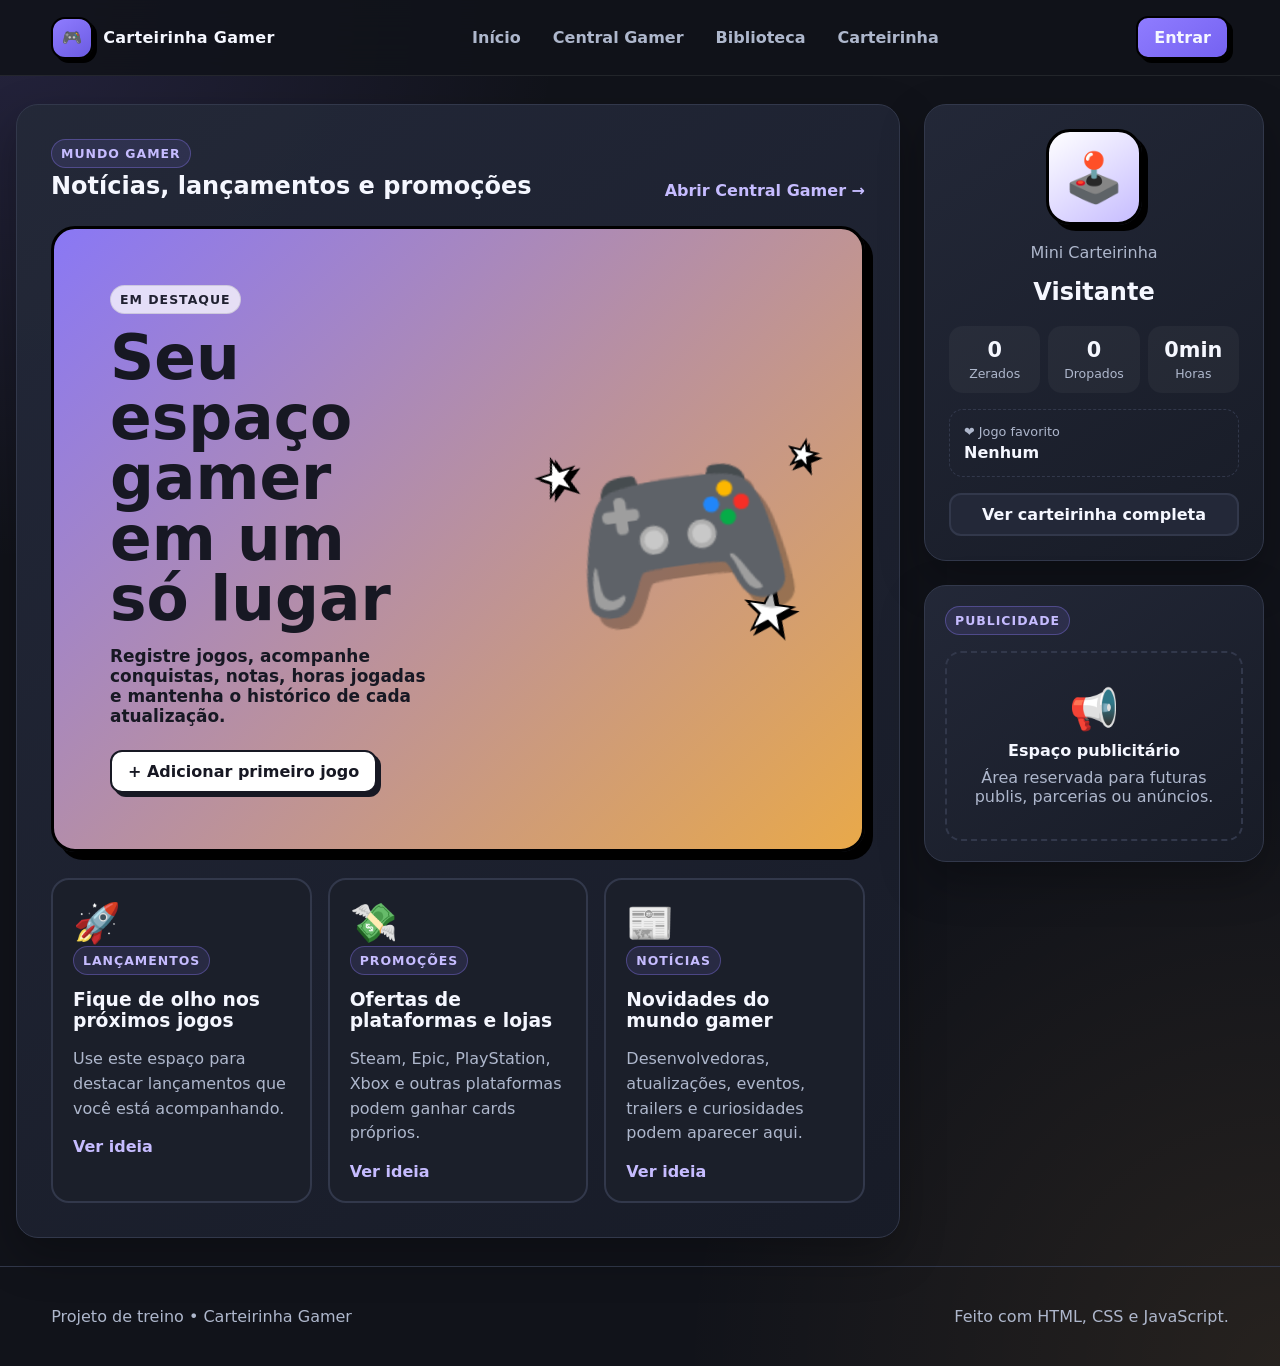
==== index.html @ 803612a3 "Add files via upload" ====
<!DOCTYPE html>
<html lang="pt-BR">
<head>
  <meta charset="UTF-8">
  <meta name="viewport" content="width=device-width, initial-scale=1.0">
  <meta name="description" content="Carteirinha Gamer - seu perfil, biblioteca e histórico gamer.">
  <title>Carteirinha Gamer</title>
  <link rel="stylesheet" href="style.css">
</head>
<body data-page="home">
  <header class="topo">
    <a class="marca" href="index.html" aria-label="Ir para o início">
      <span class="marca-icone">🎮</span>
      <span>Carteirinha Gamer</span>
    </a>

    <nav class="menu-principal" aria-label="Navegação principal">
      <a href="index.html">Início</a>
      <a href="dashboard.html">Central Gamer</a>
      <a href="biblioteca.html">Biblioteca</a>
      <a href="carteirinha.html">Carteirinha</a>
    </nav>

    <button class="botao botao-destaque" id="botaoLogin" type="button">Entrar</button>
  </header>

  <main class="layout-principal">
    <section class="painel noticias">
      <div class="titulo-secao">
        <div>
          <span class="etiqueta">Mundo Gamer</span>
          <h1>Notícias, lançamentos e promoções</h1>
        </div>
        <a class="link-discreto" href="dashboard.html">Abrir Central Gamer →</a>
      </div>

      <div class="destaque-principal">
        <div class="destaque-texto">
          <span class="etiqueta etiqueta-clara">Em destaque</span>
          <h2>Seu espaço gamer em um só lugar</h2>
          <p>Registre jogos, acompanhe conquistas, notas, horas jogadas e mantenha o histórico de cada atualização.</p>
          <a class="botao botao-claro" href="jogo.html">+ Adicionar primeiro jogo</a>
        </div>
        <div class="destaque-arte" aria-hidden="true">
          <div class="controle">🎮</div>
          <div class="estrela estrela-1">★</div>
          <div class="estrela estrela-2">★</div>
          <div class="estrela estrela-3">★</div>
        </div>
      </div>

      <div class="grade-cards" id="feedNoticias">
        <article class="card-noticia">
          <div class="card-icone">🚀</div>
          <span class="etiqueta">Lançamentos</span>
          <h3>Fique de olho nos próximos jogos</h3>
          <p>Use este espaço para destacar lançamentos que você está acompanhando.</p>
          <button class="link-botao" type="button" data-toast="Depois podemos conectar essa área a uma API de notícias ou cadastrar conteúdo manualmente.">Ver ideia</button>
        </article>

        <article class="card-noticia">
          <div class="card-icone">💸</div>
          <span class="etiqueta">Promoções</span>
          <h3>Ofertas de plataformas e lojas</h3>
          <p>Steam, Epic, PlayStation, Xbox e outras plataformas podem ganhar cards próprios.</p>
          <button class="link-botao" type="button" data-toast="Nesta versão de treino, as promoções são demonstrativas.">Ver ideia</button>
        </article>

        <article class="card-noticia">
          <div class="card-icone">📰</div>
          <span class="etiqueta">Notícias</span>
          <h3>Novidades do mundo gamer</h3>
          <p>Desenvolvedoras, atualizações, eventos, trailers e curiosidades podem aparecer aqui.</p>
          <button class="link-botao" type="button" data-toast="Podemos transformar isso em um feed real em uma fase profissional.">Ver ideia</button>
        </article>
      </div>
    </section>

    <aside class="coluna-lateral">
      <section class="painel perfil-mini" id="miniCarteirinha">
        <div class="avatar-grande" id="miniAvatar">🕹️</div>
        <p class="texto-suave">Mini Carteirinha</p>
        <h2 id="miniNome">Visitante</h2>

        <div class="mini-estatisticas">
          <div><strong id="miniZerados">0</strong><span>Zerados</span></div>
          <div><strong id="miniDropados">0</strong><span>Dropados</span></div>
          <div><strong id="miniHoras">0h</strong><span>Horas</span></div>
        </div>

        <div class="mini-favorito">
          <span>❤️ Jogo favorito</span>
          <strong id="miniFavorito">Nenhum</strong>
        </div>

        <a class="botao botao-largo" href="carteirinha.html">Ver carteirinha completa</a>
      </section>

      <section class="painel propaganda">
        <span class="etiqueta">Publicidade</span>
        <div class="propaganda-miolo">
          <span>📢</span>
          <strong>Espaço publicitário</strong>
          <p>Área reservada para futuras publis, parcerias ou anúncios.</p>
        </div>
      </section>
    </aside>
  </main>

  <footer class="rodape">
    <p>Projeto de treino • Carteirinha Gamer</p>
    <p>Feito com HTML, CSS e JavaScript.</p>
  </footer>

  <dialog class="modal-login" id="modalLogin">
    <form method="dialog" class="formulario-login" id="formLogin">
      <button class="fechar-modal" type="button" aria-label="Fechar" onclick="document.querySelector('#modalLogin').close()">×</button>
      <span class="etiqueta">Login demonstrativo</span>
      <h2>Entrar na Carteirinha Gamer</h2>
      <p class="texto-suave">Nesta versão de treino o login é local, salvo apenas neste navegador.</p>

      <label>
        Nome de jogador
        <input id="loginNome" name="nome" type="text" maxlength="30" placeholder="Ex.: Paulo" required>
      </label>

      <label>
        Avatar
        <select id="loginAvatar" name="avatar">
          <option value="🕹️">🕹️ Arcade</option>
          <option value="🎮">🎮 Controle</option>
          <option value="👾">👾 Pixel</option>
          <option value="🧙">🧙 RPG</option>
          <option value="🥷">🥷 Ação</option>
          <option value="🧟">🧟 Terror</option>
        </select>
      </label>

      <button class="botao botao-destaque botao-largo" value="default" type="submit">Entrar</button>
    </form>
  </dialog>

  <div class="toast" id="toast" role="status" aria-live="polite"></div>

  <script src="script.js"></script>
</body>
</html>
---- style.css ----
:root {
    --fundo: #11131a;
    --painel: #1b1f2a;
    --painel-2: #232838;

    --texto: #f5f7ff;
    --texto-suave: #aeb7cc;

    --destaque: #8f7cff;
    --destaque-2: #ffb84d;

    --borda: #32384b;

    --perigo: #ff6b6b;
    --sucesso: #5bd7a4;

    --sombra: 0 18px 45px rgba(0, 0, 0, 0.28);
}


/* =========================================================
   CONFIGURAÇÕES GERAIS
========================================================= */

* {
    box-sizing: border-box;
}

html {
    scroll-behavior: smooth;
}

body {
    margin: 0;
    min-height: 100vh;

    font-family:
        Inter,
        system-ui,
        -apple-system,
        BlinkMacSystemFont,
        "Segoe UI",
        sans-serif;

    background:
        radial-gradient(
            circle at top left,
            rgba(143, 124, 255, 0.16),
            transparent 30%
        ),
        radial-gradient(
            circle at bottom right,
            rgba(255, 184, 77, 0.09),
            transparent 32%
        ),
        var(--fundo);

    color: var(--texto);
}

a {
    color: inherit;
    text-decoration: none;
}

button,
input,
select,
textarea {
    font: inherit;
}

button,
a {
    -webkit-tap-highlight-color: transparent;
}


/* =========================================================
   CABEÇALHO
========================================================= */

.topo {
    position: sticky;
    top: 0;
    z-index: 30;

    display: grid;
    grid-template-columns: auto 1fr auto;

    align-items: center;
    gap: 28px;

    padding: 16px clamp(18px, 4vw, 60px);

    border-bottom: 1px solid rgba(255, 255, 255, 0.08);

    background: rgba(17, 19, 26, 0.88);

    backdrop-filter: blur(18px);
}


/* =========================================================
   LOGO
========================================================= */

.marca {
    display: inline-flex;
    align-items: center;
    gap: 10px;

    font-weight: 900;
    letter-spacing: 0.3px;
}

.marca-icone {
    display: grid;
    place-items: center;

    width: 42px;
    height: 42px;

    border: 2px solid #000;
    border-radius: 14px;

    background:
        linear-gradient(
            145deg,
            var(--destaque),
            #6b5be2
        );

    box-shadow: 4px 4px 0 #000;
}


/* =========================================================
   MENU
========================================================= */

.menu-principal {
    display: flex;
    justify-content: center;

    gap: 8px;
    flex-wrap: wrap;
}

.menu-principal a {
    padding: 9px 12px;

    border-radius: 10px;

    color: var(--texto-suave);

    font-weight: 700;
}

.menu-principal a:hover,
.menu-principal a.ativo {
    color: var(--texto);

    background: var(--painel-2);
}


/* =========================================================
   BOTÕES
========================================================= */

.botao {
    display: inline-flex;

    align-items: center;
    justify-content: center;

    gap: 8px;

    min-height: 42px;

    padding: 10px 16px;

    border: 2px solid var(--borda);
    border-radius: 12px;

    background: var(--painel-2);

    color: var(--texto);

    font-weight: 800;

    cursor: pointer;

    transition:
        transform 0.18s ease,
        filter 0.18s ease,
        border-color 0.18s ease;
}

.botao:hover {
    transform: translateY(-2px);

    filter: brightness(1.08);
}

.botao-destaque {
    border-color: #000;

    background:
        linear-gradient(
            145deg,
            var(--destaque),
            #7562f1
        );

    box-shadow: 4px 4px 0 #000;
}

.botao-claro {
    color: #171823;

    border-color: #171823;

    background: #fff;

    box-shadow: 4px 4px 0 #171823;
}

.botao-largo {
    width: 100%;
}

.botao-mini {
    min-height: auto;

    padding: 7px 10px;

    font-size: 0.8rem;
}

.botao-perigo {
    border-color: rgba(255, 107, 107, 0.45);

    color: #ffb0b0;

    background: rgba(255, 107, 107, 0.08);
}


/* =========================================================
   LAYOUT
========================================================= */

.layout-principal {
    width: min(
        1480px,
        calc(100% - 32px)
    );

    margin: 28px auto;

    display: grid;

    grid-template-columns:
        minmax(0, 1fr)
        340px;

    gap: 24px;
}

.pagina {
    width: min(
        1320px,
        calc(100% - 32px)
    );

    margin: 32px auto 80px;
}

.pagina-formulario {
    max-width: 1080px;
}


/* =========================================================
   PAINEL
========================================================= */

.painel {
    border: 1px solid var(--borda);

    border-radius: 22px;

    background:
        linear-gradient(
            145deg,
            rgba(35, 40, 56, 0.98),
            rgba(24, 28, 39, 0.98)
        );

    box-shadow: var(--sombra);
}


/* =========================================================
   TÍTULOS
========================================================= */

.titulo-secao,
.cabecalho-pagina {
    display: flex;

    align-items: end;
    justify-content: space-between;

    gap: 16px;
}

.cabecalho-pagina {
    margin-bottom: 22px;
}

.titulo-secao h1,
.titulo-secao h2,
.cabecalho-pagina h1 {
    margin: 4px 0 0;
}

.cabecalho-pagina h1 {
    font-size: clamp(2rem, 5vw, 3.8rem);

    line-height: 1;
}

.cabecalho-pagina p {
    margin: 10px 0 0;

    color: var(--texto-suave);
}


/* =========================================================
   ETIQUETAS
========================================================= */

.etiqueta {
    display: inline-flex;

    align-items: center;

    gap: 6px;

    width: fit-content;

    padding: 6px 9px;

    border:
        1px solid
        rgba(143, 124, 255, 0.35);

    border-radius: 999px;

    background:
        rgba(143, 124, 255, 0.12);

    color: #c6bcff;

    font-size: 0.78rem;
    font-weight: 900;

    text-transform: uppercase;

    letter-spacing: 0.08em;
}

.etiqueta-clara {
    color: #202131;

    background:
        rgba(255, 255, 255, 0.75);

    border-color:
        rgba(0, 0, 0, 0.1);
}

.texto-suave {
    color: var(--texto-suave);
}


/* =========================================================
   LINKS
========================================================= */

.link-discreto,
.link-botao {
    color: #c6bcff;

    font-weight: 800;
}

.link-botao {
    padding: 0;

    border: 0;

    background: transparent;

    cursor: pointer;
}


/* =========================================================
   HOME
========================================================= */

.noticias {
    padding:
        clamp(
            20px,
            3vw,
            34px
        );
}

.destaque-principal {
    position: relative;

    overflow: hidden;

    min-height: 310px;

    margin: 26px 0;

    display: grid;

    grid-template-columns:
        1.1fr
        0.9fr;

    align-items: center;

    border: 3px solid #000;

    border-radius: 24px;

    background:
        linear-gradient(
            135deg,
            rgba(143, 124, 255, 0.95),
            rgba(255, 184, 77, 0.9)
        );

    box-shadow: 8px 8px 0 #000;
}

.destaque-texto {
    padding:
        clamp(
            24px,
            5vw,
            56px
        );

    color: #171823;
}

.destaque-texto h2 {
    margin: 14px 0 10px;

    max-width: 650px;

    font-size:
        clamp(
            2rem,
            4.8vw,
            4rem
        );

    line-height: 0.98;
}

.destaque-texto p {
    max-width: 700px;

    margin-bottom: 24px;

    font-size: 1.06rem;

    font-weight: 650;
}


/* =========================================================
   ARTE DA HOME
========================================================= */

.destaque-arte {
    position: relative;

    min-height: 280px;

    display: grid;

    place-items: center;
}

.controle {
    position: relative;

    z-index: 2;

    font-size:
        clamp(
            7rem,
            14vw,
            12rem
        );

    transform: rotate(-8deg);

    filter:
        drop-shadow(
            8px
            12px
            0
            rgba(0, 0, 0, 0.28)
        );
}

.estrela {
    position: absolute;

    color: #fff;

    -webkit-text-stroke:
        2px #000;

    filter:
        drop-shadow(
            4px
            4px
            0
            #000
        );
}

.estrela-1 {
    top: 18%;
    left: 10%;

    font-size: 3rem;

    transform: rotate(-18deg);
}

.estrela-2 {
    top: 12%;
    right: 12%;

    font-size: 2.2rem;

    transform: rotate(14deg);
}

.estrela-3 {
    bottom: 12%;
    right: 18%;

    font-size: 3.8rem;

    transform: rotate(8deg);
}


/* =========================================================
   CARDS DA HOME
========================================================= */

.grade-cards {
    display: grid;

    grid-template-columns:
        repeat(
            3,
            minmax(0, 1fr)
        );

    gap: 16px;
}

.card-noticia,
.card-acao {
    border: 2px solid var(--borda);

    border-radius: 18px;

    background: var(--painel);
}

.card-noticia {
    padding: 20px;
}

.card-noticia h3,
.card-acao h2 {
    margin: 14px 0 8px;
}

.card-noticia p,
.card-acao p {
    color: var(--texto-suave);

    line-height: 1.55;
}

.card-icone {
    font-size: 2.4rem;
}


/* =========================================================
   COLUNA LATERAL
========================================================= */

.coluna-lateral {
    display: flex;

    flex-direction: column;

    gap: 24px;
}

.perfil-mini {
    padding: 24px;

    text-align: center;
}

.avatar-grande,
.avatar-carteirinha,
.avatar-topo {
    display: grid;

    place-items: center;

    border: 3px solid #000;

    background:
        linear-gradient(
            145deg,
            #fff,
            #c6bcff
        );

    box-shadow: 6px 6px 0 #000;
}

.avatar-grande {
    width: 96px;
    height: 96px;

    margin: 0 auto 18px;

    border-radius: 24px;

    font-size: 3rem;
}

.avatar-topo {
    width: 72px;
    height: 72px;

    border-radius: 18px;

    font-size: 2.2rem;
}

.perfil-mini h2 {
    margin: 4px 0 20px;
}

.mini-estatisticas {
    display: grid;

    grid-template-columns:
        repeat(3, 1fr);

    gap: 8px;

    margin-bottom: 16px;
}

.mini-estatisticas div {
    padding: 12px 6px;

    border-radius: 14px;

    background:
        rgba(255, 255, 255, 0.04);
}

.mini-estatisticas strong,
.mini-estatisticas span {
    display: block;
}

.mini-estatisticas strong {
    font-size: 1.3rem;
}

.mini-estatisticas span {
    margin-top: 4px;

    color: var(--texto-suave);

    font-size: 0.78rem;
}

.mini-favorito {
    margin: 16px 0;

    padding: 14px;

    border:
        1px dashed
        var(--borda);

    border-radius: 14px;

    text-align: left;
}

.mini-favorito span,
.mini-favorito strong {
    display: block;
}

.mini-favorito span {
    color: var(--texto-suave);

    font-size: 0.8rem;
}

.mini-favorito strong {
    margin-top: 4px;
}


/* =========================================================
   PUBLICIDADE
========================================================= */

.propaganda {
    min-height: 260px;

    padding: 20px;
}

.propaganda-miolo {
    min-height: 190px;

    display: grid;

    place-items: center;

    align-content: center;

    gap: 8px;

    margin-top: 16px;

    padding: 20px;

    border:
        2px dashed
        var(--borda);

    border-radius: 16px;

    text-align: center;
}

.propaganda-miolo span {
    font-size: 2.5rem;
}

.propaganda-miolo p {
    margin: 0;

    color: var(--texto-suave);
}


/* =========================================================
   RODAPÉ
========================================================= */

.rodape {
    display: flex;

    justify-content: space-between;

    gap: 20px;

    padding:
        24px
        clamp(
            18px,
            4vw,
            60px
        );

    border-top:
        1px solid
        var(--borda);

    color: var(--texto-suave);
}


/* =========================================================
   CENTRAL GAMER
========================================================= */

.grade-menu {
    display: grid;

    grid-template-columns:
        repeat(
            3,
            minmax(0, 1fr)
        );

    gap: 18px;
}

.card-acao {
    min-height: 220px;

    padding: 24px;

    color: inherit;

    text-align: left;

    cursor: pointer;

    transition:
        transform 0.18s ease,
        border-color 0.18s ease,
        background 0.18s ease;
}

.card-acao:hover {
    transform:
        translateY(-5px)
        rotate(-0.3deg);

    border-color: var(--destaque);

    background: var(--painel-2);
}

.card-acao-botao {
    width: 100%;
}

.card-acao-icone {
    font-size: 2.8rem;
}

.resumo-dashboard {
    margin-top: 22px;

    padding: 24px;
}


/* =========================================================
   ESTATÍSTICAS
========================================================= */

.estatisticas-grandes {
    display: grid;

    grid-template-columns:
        repeat(
            4,
            minmax(0, 1fr)
        );

    gap: 14px;

    margin-top: 18px;
}

.estatisticas-grandes article {
    padding: 18px;

    border:
        1px solid
        var(--borda);

    border-radius: 16px;

    background:
        rgba(
            255,
            255,
            255,
            0.035
        );
}

.estatisticas-grandes article > span {
    font-size: 1.7rem;
}

.estatisticas-grandes strong {
    display: block;

    margin-top: 10px;

    font-size: 2rem;
}

.estatisticas-grandes p {
    margin: 4px 0 0;

    color: var(--texto-suave);
}


/* =========================================================
   BIBLIOTECA
========================================================= */

.barra-filtros {
    display: grid;

    grid-template-columns:
        minmax(220px, 1fr)
        220px
        220px;

    gap: 12px;

    padding: 18px;

    border-bottom:
        1px solid
        var(--borda);
}

.campo-pesquisa {
    display: flex;

    align-items: center;

    gap: 8px;

    padding: 0 12px;

    border:
        1px solid
        var(--borda);

    border-radius: 12px;

    background: #151923;
}

.campo-pesquisa input {
    width: 100%;

    border: 0;

    outline: 0;

    background: transparent;

    color: var(--texto);
}

select,
input,
textarea {
    color: var(--texto);

    border:
        1px solid
        var(--borda);

    background: #151923;
}

.barra-filtros select {
    min-height: 44px;

    padding: 0 12px;

    border-radius: 12px;
}


/* =========================================================
   TABELA DA BIBLIOTECA
========================================================= */

.tabela-wrapper {
    overflow-x: auto;
}

.tabela-jogos {
    width: 100%;

    min-width: 980px;

    border-collapse: collapse;
}

.tabela-jogos th,
.tabela-jogos td {
    padding: 16px;

    border-bottom:
        1px solid
        var(--borda);

    text-align: left;

    vertical-align: middle;
}

.tabela-jogos th {
    color: var(--texto-suave);

    font-size: 0.8rem;

    text-transform: uppercase;

    letter-spacing: 0.06em;
}

.tabela-jogos tbody tr:hover {
    background:
        rgba(
            255,
            255,
            255,
            0.035
        );
}

.nome-jogo-tabela {
    font-weight: 900;
}

.tag-status {
    display: inline-block;

    padding: 6px 9px;

    border:
        1px solid
        rgba(
            143,
            124,
            255,
            0.3
        );

    border-radius: 999px;

    background:
        rgba(
            143,
            124,
            255,
            0.15
        );

    font-size: 0.78rem;

    font-weight: 900;
}

.acoes-tabela {
    display: flex;

    gap: 8px;

    flex-wrap: wrap;
}


/* =========================================================
   ESTADO VAZIO
========================================================= */

.estado-vazio {
    padding: 60px 20px;

    text-align: center;
}

.estado-vazio > span {
    font-size: 4rem;
}


/* =========================================================
   FORMULÁRIOS
========================================================= */

.formulario-jogo {
    padding:
        clamp(
            20px,
            4vw,
            36px
        );
}

.formulario-jogo fieldset {
    margin: 0 0 28px;

    padding: 0;

    border: 0;
}

.formulario-jogo legend {
    width: 100%;

    margin-bottom: 16px;

    padding-bottom: 10px;

    border-bottom:
        1px solid
        var(--borda);

    font-size: 1.2rem;

    font-weight: 900;
}

.grade-formulario {
    display: grid;

    grid-template-columns:
        repeat(
            2,
            minmax(0, 1fr)
        );

    gap: 16px;
}

.campo {
    display: flex;

    flex-direction: column;

    gap: 8px;

    font-weight: 800;
}

.campo input,
.campo select,
.campo textarea {
    width: 100%;

    padding: 12px 13px;

    border-radius: 12px;

    outline: none;
}

.campo input:focus,
.campo select:focus,
.campo textarea:focus {
    border-color: var(--destaque);

    box-shadow:
        0 0 0 3px
        rgba(143, 124, 255, 0.12);
}

.campo small {
    color: var(--texto-suave);

    font-weight: 500;
}

.campo-largo {
    grid-column: span 1;
}

.campo-total {
    grid-column: 1 / -1;
}

.acoes-formulario {
    display: flex;

    justify-content: flex-end;

    gap: 12px;
}


/* =========================================================
   CARTEIRINHA COMPLETA
========================================================= */

.carteirinha-completa {
    display: grid;

    gap: 22px;
}

.cartao-identidade {
    overflow: hidden;

    border: 4px solid #000;

    border-radius: 28px;

    background:
        linear-gradient(
            145deg,
            rgba(143, 124, 255, 0.92),
            rgba(255, 184, 77, 0.92)
        );

    color: #171823;

    box-shadow: 10px 10px 0 #000;
}

.faixa-cartao {
    display: flex;

    justify-content: space-between;

    gap: 20px;

    padding: 14px 22px;

    border-bottom: 4px solid #000;

    background:
        rgba(
            255,
            255,
            255,
            0.3
        );

    font-weight: 900;

    letter-spacing: 0.08em;
}

.identidade-conteudo {
    display: grid;

    grid-template-columns:
        150px
        1fr;

    gap: 28px;

    align-items: center;

    padding: 32px;
}

.avatar-carteirinha {
    width: 140px;
    height: 140px;

    border-radius: 28px;

    font-size: 4.7rem;
}

.identidade-conteudo h1 {
    margin: 4px 0 16px;

    font-size:
        clamp(
            2.4rem,
            6vw,
            5rem
        );

    line-height: 0.95;
}

.identidade-conteudo .texto-suave {
    color:
        rgba(
            23,
            24,
            35,
            0.68
        );
}

.estatisticas-cartao {
    margin: 0;

    padding: 0 32px 32px;
}

.estatisticas-cartao article {
    border:
        2px solid
        rgba(
            0,
            0,
            0,
            0.18
        );

    background:
        rgba(
            255,
            255,
            255,
            0.28
        );
}


/* =========================================================
   HABILIDADES
========================================================= */

.habilidades {
    display: flex;

    gap: 10px;

    flex-wrap: wrap;

    padding: 22px;
}

.habilidade {
    padding: 9px 12px;

    border: 2px solid #000;

    border-radius: 999px;

    background: var(--destaque-2);

    color: #171823;

    font-weight: 900;

    box-shadow: 3px 3px 0 #000;
}

.grade-checkbox {
    display: grid;

    grid-template-columns:
        repeat(
            2,
            minmax(0, 1fr)
        );

    gap: 10px;
}

.grade-checkbox label {
    display: flex;

    gap: 10px;

    align-items: center;

    padding: 13px;

    border:
        1px solid
        var(--borda);

    border-radius: 12px;

    background:
        rgba(
            255,
            255,
            255,
            0.035
        );

    cursor: pointer;
}

.grade-checkbox input {
    width: 18px;
    height: 18px;
}


/* =========================================================
   JOGO FAVORITO
========================================================= */

.card-favorito {
    display: grid;

    grid-template-columns:
        auto
        1fr;

    gap: 18px;

    padding: 24px;

    align-items: center;
}

.card-favorito-icone {
    display: grid;

    place-items: center;

    width: 86px;
    height: 86px;

    border: 2px solid #000;

    border-radius: 20px;

    background: #fff;

    color: #171823;

    font-size: 2.7rem;

    box-shadow: 5px 5px 0 #000;
}

.card-favorito h3 {
    margin: 0 0 6px;
}

.card-favorito p {
    margin: 4px 0;

    color: var(--texto-suave);
}


/* =========================================================
   HISTÓRICO
========================================================= */

.linha-tempo {
    padding: 24px;
}

.item-historico {
    position: relative;

    margin-left: 12px;

    padding: 0 0 26px 28px;

    border-left:
        2px solid
        var(--borda);
}

.item-historico::before {
    content: "";

    position: absolute;

    left: -7px;
    top: 4px;

    width: 12px;
    height: 12px;

    border-radius: 50%;

    background: var(--destaque);

    box-shadow:
        0 0 0 4px
        var(--painel);
}

.item-historico h3 {
    margin: 0;
}

.item-historico time {
    color: var(--texto-suave);

    font-size: 0.85rem;
}

.item-historico pre {
    white-space: pre-wrap;

    margin: 10px 0 0;

    padding: 12px;

    border:
        1px solid
        var(--borda);

    border-radius: 12px;

    background: #151923;

    color: #d9def0;

    font-family: inherit;
}


/* =========================================================
   LOGIN
========================================================= */

.modal-login {
    width:
        min(
            460px,
            calc(100% - 24px)
        );

    padding: 0;

    border:
        1px solid
        var(--borda);

    border-radius: 22px;

    background: var(--painel);

    color: var(--texto);

    box-shadow: var(--sombra);
}

.modal-login::backdrop {
    background:
        rgba(
            0,
            0,
            0,
            0.72
        );

    backdrop-filter: blur(4px);
}

.formulario-login {
    position: relative;

    display: grid;

    gap: 16px;

    padding: 26px;
}

.formulario-login h2,
.formulario-login p {
    margin: 0;
}

.formulario-login label {
    display: grid;

    gap: 8px;

    font-weight: 800;
}

.formulario-login input,
.formulario-login select {
    padding: 12px;

    border-radius: 12px;
}

.fechar-modal {
    position: absolute;

    top: 12px;
    right: 12px;

    width: 36px;
    height: 36px;

    border: 0;

    border-radius: 50%;

    background:
        rgba(
            255,
            255,
            255,
            0.08
        );

    color: var(--texto);

    font-size: 1.4rem;

    cursor: pointer;
}


/* =========================================================
   TOAST
========================================================= */

.toast {
    position: fixed;

    left: 50%;
    bottom: 24px;

    z-index: 50;

    max-width:
        min(
            540px,
            calc(100% - 28px)
        );

    padding: 12px 16px;

    border:
        1px solid
        var(--borda);

    border-radius: 12px;

    background: #0c0e13;

    box-shadow: var(--sombra);

    color: var(--texto);

    transform:
        translate(
            -50%,
            120px
        );

    opacity: 0;

    pointer-events: none;

    transition: 0.25s ease;
}

.toast.mostrar {
    transform:
        translate(
            -50%,
            0
        );

    opacity: 1;
}


/* =========================================================
   FICHA COMPLETA DO JOGO
========================================================= */

.detalhe-hero {
    display: grid;

    grid-template-columns:
        auto
        1fr
        auto;

    align-items: center;

    gap: 24px;

    padding: 28px;

    margin-bottom: 22px;
}

.detalhe-icone {
    display: grid;

    place-items: center;

    width: 120px;
    height: 120px;

    border: 3px solid #000;

    border-radius: 26px;

    background:
        linear-gradient(
            145deg,
            var(--destaque),
            var(--destaque-2)
        );

    box-shadow: 7px 7px 0 #000;

    font-size: 4rem;
}

.detalhe-titulo h1 {
    margin: 8px 0 12px;

    font-size:
        clamp(
            2.3rem,
            5vw,
            4.5rem
        );

    line-height: 1;
}

.detalhe-resumo {
    display: flex;

    flex-wrap: wrap;

    gap: 10px;
}

.detalhe-resumo span {
    padding: 7px 11px;

    border:
        1px solid
        var(--borda);

    border-radius: 999px;

    background:
        rgba(
            255,
            255,
            255,
            0.05
        );
}


/* =========================================================
   CARDS DA FICHA
========================================================= */

.grade-detalhes {
    display: grid;

    grid-template-columns:
        repeat(
            4,
            minmax(0, 1fr)
        );

    gap: 14px;

    margin-bottom: 22px;
}

.detalhe-card {
    padding: 20px;
}

.detalhe-card-icone {
    font-size: 2rem;
}

.detalhe-card p {
    margin: 12px 0 4px;

    color: var(--texto-suave);
}

.detalhe-card strong {
    font-size: 1.35rem;
}


/* =========================================================
   PLATAFORMAS E CATEGORIAS
========================================================= */

.detalhe-duas-colunas {
    display: grid;

    grid-template-columns:
        repeat(
            2,
            minmax(0, 1fr)
        );

    gap: 18px;

    margin-bottom: 22px;
}

.detalhe-bloco {
    padding: 24px;
}

.detalhe-bloco h2 {
    margin: 10px 0 18px;
}

.lista-tags {
    display: flex;

    flex-wrap: wrap;

    gap: 10px;
}

.tag-detalhe {
    padding: 8px 11px;

    border: 2px solid #000;

    border-radius: 999px;

    background: var(--destaque-2);

    color: #171823;

    font-weight: 900;

    box-shadow: 3px 3px 0 #000;
}


/* =========================================================
   EXPERIÊNCIA
========================================================= */

.detalhe-experiencia {
    padding: 28px;

    margin-bottom: 22px;
}

.experiencia-grid {
    display: grid;

    grid-template-columns:
        repeat(
            2,
            minmax(0, 1fr)
        );

    gap: 16px;

    margin-top: 22px;
}

.experiencia-positiva,
.experiencia-negativa,
.comentario-completo {
    padding: 20px;

    border-radius: 16px;
}

.experiencia-positiva {
    border:
        1px solid
        rgba(
            91,
            215,
            164,
            0.35
        );

    background:
        rgba(
            91,
            215,
            164,
            0.06
        );
}

.experiencia-negativa {
    border:
        1px solid
        rgba(
            255,
            107,
            107,
            0.35
        );

    background:
        rgba(
            255,
            107,
            107,
            0.06
        );
}

.experiencia-positiva h3,
.experiencia-negativa h3 {
    margin-top: 0;
}

.experiencia-positiva p,
.experiencia-negativa p,
.comentario-completo p {
    line-height: 1.7;

    color: var(--texto-suave);
}

.comentario-completo {
    margin-top: 16px;

    border:
        1px solid
        var(--borda);

    background:
        rgba(
            255,
            255,
            255,
            0.035
        );
}

.comentario-completo h3 {
    margin-top: 0;
}

.detalhe-data {
    margin: 18px 0 0;

    color: var(--texto-suave);
}

.detalhe-historico {
    padding: 28px;
}


/* =========================================================
   RESPONSIVIDADE
========================================================= */

@media (max-width: 1050px) {

    .layout-principal {
        grid-template-columns:
            1fr;
    }

    .coluna-lateral {
        display: grid;

        grid-template-columns:
            1fr
            1fr;
    }

    .grade-cards,
    .grade-menu {
        grid-template-columns:
            repeat(
                2,
                minmax(0, 1fr)
            );
    }

    .barra-filtros {
        grid-template-columns:
            1fr
            1fr;
    }

    .campo-pesquisa {
        grid-column:
            1 / -1;
    }
}


@media (max-width: 950px) {

    .grade-detalhes {
        grid-template-columns:
            repeat(
                2,
                minmax(0, 1fr)
            );
    }

    .detalhe-hero {
        grid-template-columns:
            auto
            1fr;
    }

    .detalhe-hero > .botao {
        grid-column:
            1 / -1;
    }
}


@media (max-width: 760px) {

    .topo {
        grid-template-columns:
            1fr
            auto;
    }

    .menu-principal {
        grid-column:
            1 / -1;

        justify-content:
            flex-start;

        overflow-x: auto;

        flex-wrap: nowrap;

        padding-bottom: 4px;
    }

    .destaque-principal {
        grid-template-columns:
            1fr;
    }

    .destaque-arte {
        min-height: 190px;
    }

    .grade-cards,
    .grade-menu,
    .estatisticas-grandes,
    .grade-formulario,
    .grade-checkbox,
    .coluna-lateral {
        grid-template-columns:
            1fr;
    }

    .barra-filtros {
        grid-template-columns:
            1fr;
    }

    .campo-pesquisa {
        grid-column:
            auto;
    }

    .titulo-secao,
    .cabecalho-pagina,
    .rodape {
        align-items:
            flex-start;

        flex-direction:
            column;
    }

    .identidade-conteudo {
        grid-template-columns:
            1fr;
    }

    .avatar-carteirinha {
        width: 110px;
        height: 110px;
    }

    .faixa-cartao {
        font-size: 0.78rem;
    }

    .estatisticas-cartao {
        padding:
            0
            20px
            20px;
    }
}


@media (max-width: 650px) {

    .detalhe-hero {
        grid-template-columns:
            1fr;
    }

    .detalhe-icone {
        width: 90px;
        height: 90px;

        font-size: 3rem;
    }

    .grade-detalhes {
        grid-template-columns:
            1fr;
    }

    .detalhe-duas-colunas {
        grid-template-columns:
            1fr;
    }

    .experiencia-grid {
        grid-template-columns:
            1fr;
    }

}
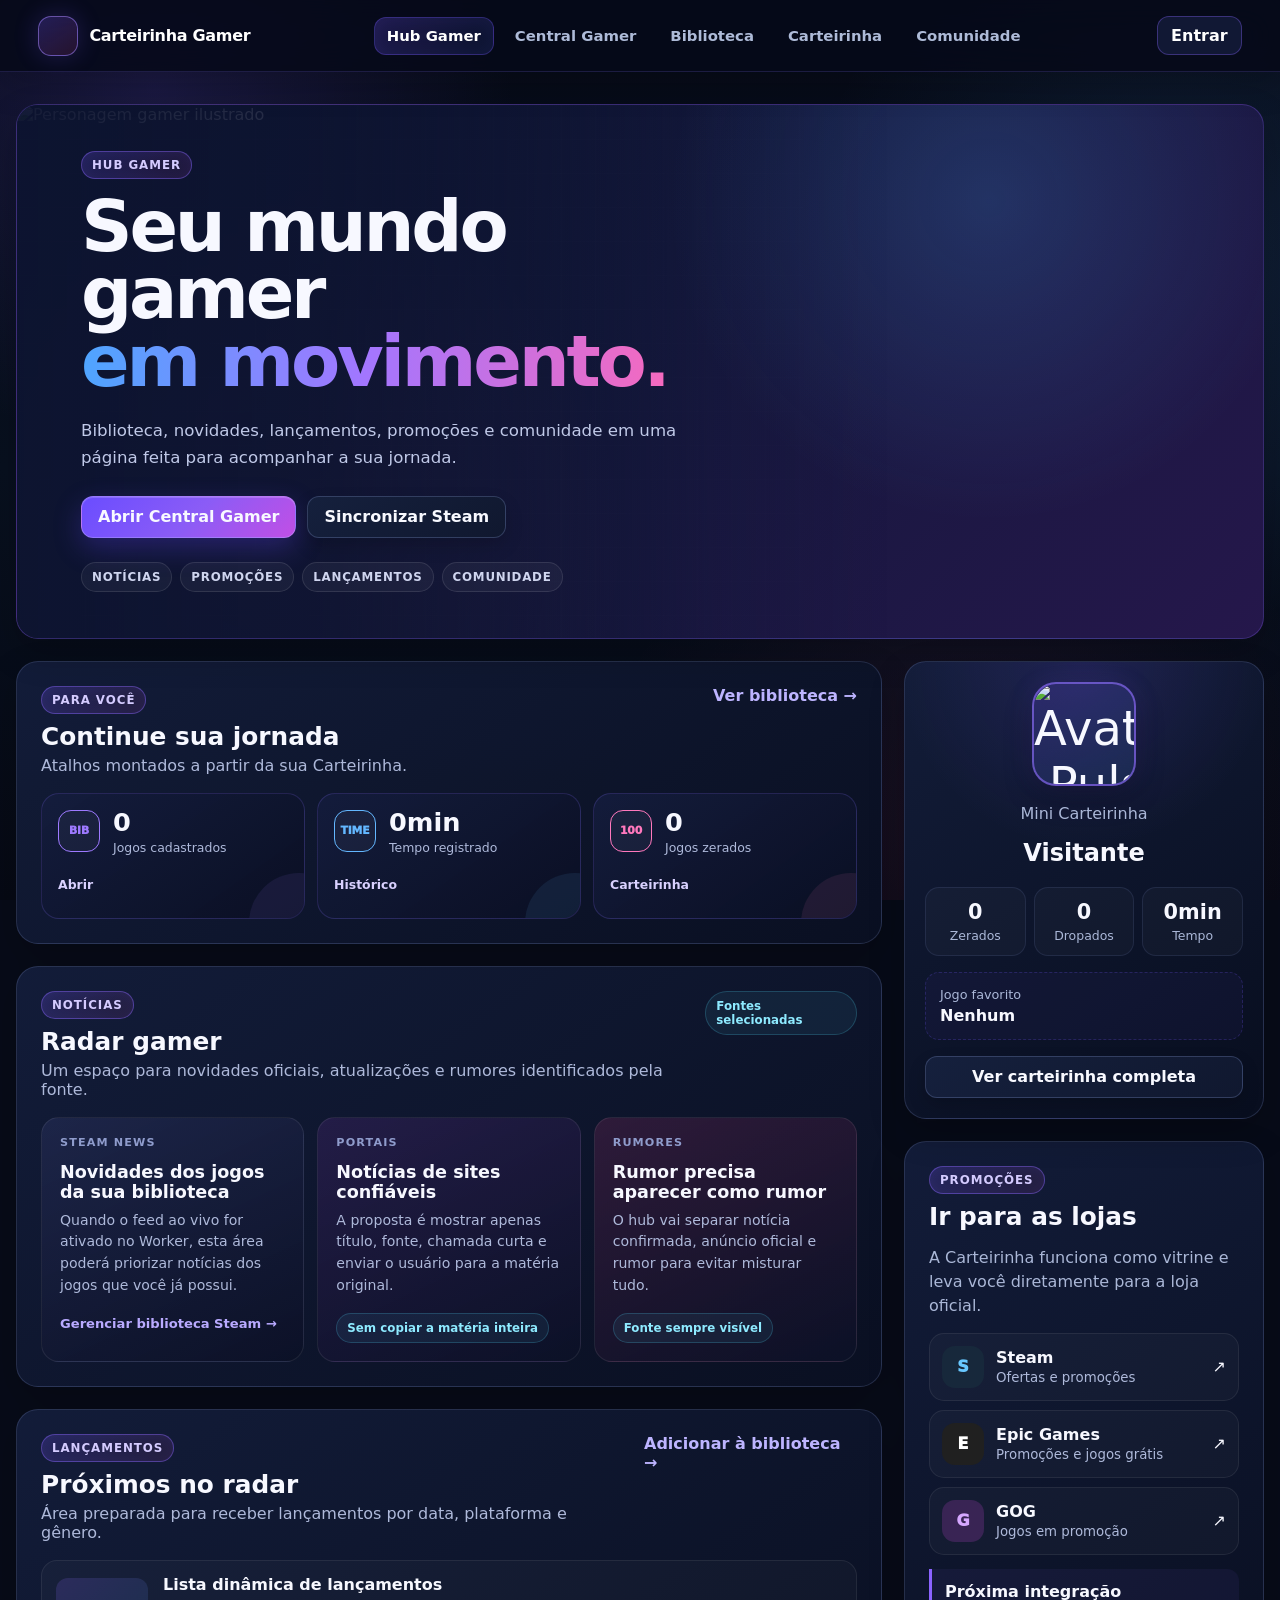
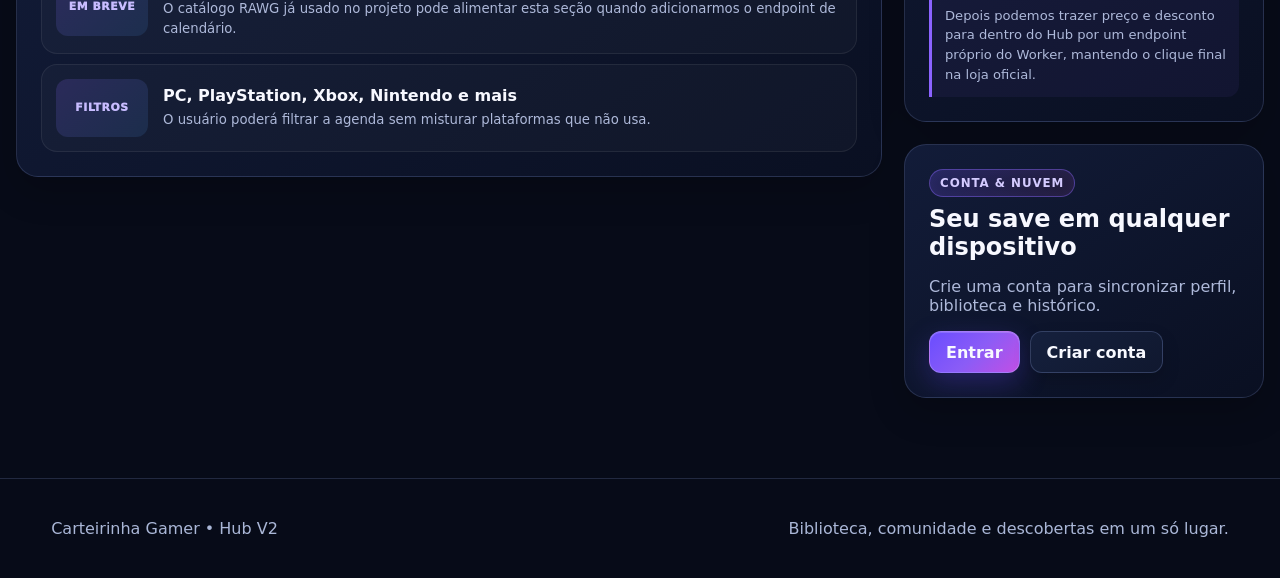
==== commit 268559d0: "Add files via upload" ====
--- a/index.html
+++ b/index.html
@@ -3,145 +3,234 @@
 <head>
   <meta charset="UTF-8">
   <meta name="viewport" content="width=device-width, initial-scale=1.0">
-  <meta name="description" content="Carteirinha Gamer - seu perfil, biblioteca e histórico gamer.">
-  <title>Carteirinha Gamer</title>
-  <link rel="stylesheet" href="style.css">
+  <meta name="description" content="Carteirinha Gamer - hub gamer com biblioteca, notícias, promoções e lançamentos.">
+  <title>Hub Gamer | Carteirinha Gamer</title>
+  <link rel="stylesheet" href="style.css?v=4.0.0">
+  <link rel="stylesheet" href="theme-v5.css?v=6.2.0">
+  <link rel="stylesheet" href="hub-v59.css?v=6.2.0">
+  <link rel="stylesheet" href="auth-v62.css?v=6.2.0">
 </head>
 <body data-page="home">
   <header class="topo">
     <a class="marca" href="index.html" aria-label="Ir para o início">
-      <span class="marca-icone">🎮</span>
+      <span class="marca-icone">CG</span>
       <span>Carteirinha Gamer</span>
     </a>
 
     <nav class="menu-principal" aria-label="Navegação principal">
-      <a href="index.html">Início</a>
+      <a class="ativo" href="index.html">Hub Gamer</a>
       <a href="dashboard.html">Central Gamer</a>
       <a href="biblioteca.html">Biblioteca</a>
       <a href="carteirinha.html">Carteirinha</a>
+      <a href="comunidade.html">Comunidade</a>
     </nav>
 
     <button class="botao botao-destaque" id="botaoLogin" type="button">Entrar</button>
   </header>
 
-  <main class="layout-principal">
-    <section class="painel noticias">
-      <div class="titulo-secao">
-        <div>
-          <span class="etiqueta">Mundo Gamer</span>
-          <h1>Notícias, lançamentos e promoções</h1>
+  <main class="hub-v59 pagina">
+    <section class="hub-hero-v59 painel">
+      <div class="hub-hero-copy-v59">
+        <span class="etiqueta">Hub Gamer</span>
+        <h1>Seu mundo gamer <span>em movimento.</span></h1>
+        <p>Biblioteca, novidades, lançamentos, promoções e comunidade em uma página feita para acompanhar a sua jornada.</p>
+        <div class="hub-hero-actions-v59">
+          <a class="botao botao-destaque" href="dashboard.html">Abrir Central Gamer</a>
+          <a class="botao" href="steam.html">Sincronizar Steam</a>
         </div>
-        <a class="link-discreto" href="dashboard.html">Abrir Central Gamer →</a>
-      </div>
-
-      <div class="destaque-principal">
-        <div class="destaque-texto">
-          <span class="etiqueta etiqueta-clara">Em destaque</span>
-          <h2>Seu espaço gamer em um só lugar</h2>
-          <p>Registre jogos, acompanhe conquistas, notas, horas jogadas e mantenha o histórico de cada atualização.</p>
-          <a class="botao botao-claro" href="jogo.html">+ Adicionar primeiro jogo</a>
-        </div>
-        <div class="destaque-arte" aria-hidden="true">
-          <div class="controle">🎮</div>
-          <div class="estrela estrela-1">★</div>
-          <div class="estrela estrela-2">★</div>
-          <div class="estrela estrela-3">★</div>
+        <div class="hub-hero-tags-v59" aria-label="Recursos do hub">
+          <span>Notícias</span><span>Promoções</span><span>Lançamentos</span><span>Comunidade</span>
         </div>
       </div>
-
-      <div class="grade-cards" id="feedNoticias">
-        <article class="card-noticia">
-          <div class="card-icone">🚀</div>
-          <span class="etiqueta">Lançamentos</span>
-          <h3>Fique de olho nos próximos jogos</h3>
-          <p>Use este espaço para destacar lançamentos que você está acompanhando.</p>
-          <button class="link-botao" type="button" data-toast="Depois podemos conectar essa área a uma API de notícias ou cadastrar conteúdo manualmente.">Ver ideia</button>
-        </article>
-
-        <article class="card-noticia">
-          <div class="card-icone">💸</div>
-          <span class="etiqueta">Promoções</span>
-          <h3>Ofertas de plataformas e lojas</h3>
-          <p>Steam, Epic, PlayStation, Xbox e outras plataformas podem ganhar cards próprios.</p>
-          <button class="link-botao" type="button" data-toast="Nesta versão de treino, as promoções são demonstrativas.">Ver ideia</button>
-        </article>
-
-        <article class="card-noticia">
-          <div class="card-icone">📰</div>
-          <span class="etiqueta">Notícias</span>
-          <h3>Novidades do mundo gamer</h3>
-          <p>Desenvolvedoras, atualizações, eventos, trailers e curiosidades podem aparecer aqui.</p>
-          <button class="link-botao" type="button" data-toast="Podemos transformar isso em um feed real em uma fase profissional.">Ver ideia</button>
-        </article>
+      <div class="hub-hero-art-v59">
+        <img src="assets/hero-gamer-v6-4k.png" alt="Personagem gamer ilustrado">
       </div>
     </section>
 
-    <aside class="coluna-lateral">
-      <section class="painel perfil-mini" id="miniCarteirinha">
-        <div class="avatar-grande" id="miniAvatar">🕹️</div>
-        <p class="texto-suave">Mini Carteirinha</p>
-        <h2 id="miniNome">Visitante</h2>
-
-        <div class="mini-estatisticas">
-          <div><strong id="miniZerados">0</strong><span>Zerados</span></div>
-          <div><strong id="miniDropados">0</strong><span>Dropados</span></div>
-          <div><strong id="miniHoras">0h</strong><span>Horas</span></div>
-        </div>
-
-        <div class="mini-favorito">
-          <span>❤️ Jogo favorito</span>
-          <strong id="miniFavorito">Nenhum</strong>
-        </div>
-
-        <a class="botao botao-largo" href="carteirinha.html">Ver carteirinha completa</a>
-      </section>
-
-      <section class="painel propaganda">
-        <span class="etiqueta">Publicidade</span>
-        <div class="propaganda-miolo">
-          <span>📢</span>
-          <strong>Espaço publicitário</strong>
-          <p>Área reservada para futuras publis, parcerias ou anúncios.</p>
-        </div>
-      </section>
-    </aside>
+    <section class="hub-grid-principal-v59">
+      <div class="hub-coluna-v59">
+        <section class="painel hub-bloco-v59">
+          <div class="hub-section-head-v59">
+            <div>
+              <span class="etiqueta">Para você</span>
+              <h2>Continue sua jornada</h2>
+              <p>Atalhos montados a partir da sua Carteirinha.</p>
+            </div>
+            <a class="link-discreto" href="biblioteca.html">Ver biblioteca →</a>
+          </div>
+
+          <div class="hub-personal-grid-v59">
+            <article class="hub-personal-card-v59 hub-acento-roxo-v59">
+              <span class="hub-icon-v59">BIB</span>
+              <div>
+                <strong id="hubTotalJogos">0</strong>
+                <span>Jogos cadastrados</span>
+              </div>
+              <a href="biblioteca.html">Abrir</a>
+            </article>
+
+            <article class="hub-personal-card-v59 hub-acento-azul-v59">
+              <span class="hub-icon-v59">TIME</span>
+              <div>
+                <strong id="hubTempoJogado">0min</strong>
+                <span>Tempo registrado</span>
+              </div>
+              <a href="historico.html">Histórico</a>
+            </article>
+
+            <article class="hub-personal-card-v59 hub-acento-rosa-v59">
+              <span class="hub-icon-v59">100</span>
+              <div>
+                <strong id="hubZerados">0</strong>
+                <span>Jogos zerados</span>
+              </div>
+              <a href="carteirinha.html">Carteirinha</a>
+            </article>
+          </div>
+        </section>
+
+        <section class="painel hub-bloco-v59">
+          <div class="hub-section-head-v59">
+            <div>
+              <span class="etiqueta">Notícias</span>
+              <h2>Radar gamer</h2>
+              <p>Um espaço para novidades oficiais, atualizações e rumores identificados pela fonte.</p>
+            </div>
+            <span class="hub-status-v59">Fontes selecionadas</span>
+          </div>
+
+          <div class="hub-feed-v59" id="hubNoticias">
+            <article class="hub-news-card-v59">
+              <div class="hub-news-source-v59">STEAM NEWS</div>
+              <h3>Novidades dos jogos da sua biblioteca</h3>
+              <p>Quando o feed ao vivo for ativado no Worker, esta área poderá priorizar notícias dos jogos que você já possui.</p>
+              <a href="steam.html">Gerenciar biblioteca Steam →</a>
+            </article>
+
+            <article class="hub-news-card-v59">
+              <div class="hub-news-source-v59">PORTAIS</div>
+              <h3>Notícias de sites confiáveis</h3>
+              <p>A proposta é mostrar apenas título, fonte, chamada curta e enviar o usuário para a matéria original.</p>
+              <span class="hub-chip-v59">Sem copiar a matéria inteira</span>
+            </article>
+
+            <article class="hub-news-card-v59">
+              <div class="hub-news-source-v59">RUMORES</div>
+              <h3>Rumor precisa aparecer como rumor</h3>
+              <p>O hub vai separar notícia confirmada, anúncio oficial e rumor para evitar misturar tudo.</p>
+              <span class="hub-chip-v59">Fonte sempre visível</span>
+            </article>
+          </div>
+        </section>
+
+        <section class="painel hub-bloco-v59">
+          <div class="hub-section-head-v59">
+            <div>
+              <span class="etiqueta">Lançamentos</span>
+              <h2>Próximos no radar</h2>
+              <p>Área preparada para receber lançamentos por data, plataforma e gênero.</p>
+            </div>
+            <a class="link-discreto" href="jogo.html">Adicionar à biblioteca →</a>
+          </div>
+
+          <div class="hub-releases-v59" id="hubLancamentos">
+            <article class="hub-release-v59">
+              <span class="hub-release-date-v59">EM BREVE</span>
+              <div>
+                <h3>Lista dinâmica de lançamentos</h3>
+                <p>O catálogo RAWG já usado no projeto pode alimentar esta seção quando adicionarmos o endpoint de calendário.</p>
+              </div>
+            </article>
+            <article class="hub-release-v59">
+              <span class="hub-release-date-v59">FILTROS</span>
+              <div>
+                <h3>PC, PlayStation, Xbox, Nintendo e mais</h3>
+                <p>O usuário poderá filtrar a agenda sem misturar plataformas que não usa.</p>
+              </div>
+            </article>
+          </div>
+        </section>
+      </div>
+
+      <aside class="hub-sidebar-v59">
+        <section class="painel perfil-mini hub-mini-carteirinha-v59" id="miniCarteirinha">
+          <div class="avatar-grande" id="miniAvatar">CG</div>
+          <p class="texto-suave">Mini Carteirinha</p>
+          <h2 id="miniNome">Visitante</h2>
+
+          <div class="mini-estatisticas">
+            <div><strong id="miniZerados">0</strong><span>Zerados</span></div>
+            <div><strong id="miniDropados">0</strong><span>Dropados</span></div>
+            <div><strong id="miniHoras">0min</strong><span>Tempo</span></div>
+          </div>
+
+          <div class="mini-favorito">
+            <span>Jogo favorito</span>
+            <strong id="miniFavorito">Nenhum</strong>
+          </div>
+
+          <a class="botao botao-largo" href="carteirinha.html">Ver carteirinha completa</a>
+        </section>
+
+        <section class="painel hub-lojas-v59">
+          <div class="hub-section-head-v59 hub-section-head-compact-v59">
+            <div>
+              <span class="etiqueta">Promoções</span>
+              <h2>Ir para as lojas</h2>
+            </div>
+          </div>
+
+          <p class="texto-suave hub-lojas-intro-v59">A Carteirinha funciona como vitrine e leva você diretamente para a loja oficial.</p>
+
+          <div class="hub-store-list-v59">
+            <a class="hub-store-v59" href="https://store.steampowered.com/specials" target="_blank" rel="noopener noreferrer">
+              <span class="hub-store-logo-v59 steam-v59">S</span>
+              <div><strong>Steam</strong><small>Ofertas e promoções</small></div>
+              <span>↗</span>
+            </a>
+
+            <a class="hub-store-v59" href="https://store.epicgames.com/pt-BR/browse?sortBy=currentPrice&sortDir=ASC&priceTier=tierDiscouted&category=Game&count=40&start=0" target="_blank" rel="noopener noreferrer">
+              <span class="hub-store-logo-v59 epic-v59">E</span>
+              <div><strong>Epic Games</strong><small>Promoções e jogos grátis</small></div>
+              <span>↗</span>
+            </a>
+
+            <a class="hub-store-v59" href="https://www.gog.com/en/games?discounted=true" target="_blank" rel="noopener noreferrer">
+              <span class="hub-store-logo-v59 gog-v59">G</span>
+              <div><strong>GOG</strong><small>Jogos em promoção</small></div>
+              <span>↗</span>
+            </a>
+          </div>
+
+          <div class="hub-deal-note-v59">
+            <strong>Próxima integração</strong>
+            <p>Depois podemos trazer preço e desconto para dentro do Hub por um endpoint próprio do Worker, mantendo o clique final na loja oficial.</p>
+          </div>
+        </section>
+
+        <section class="painel hub-conta-v62">
+          <span class="etiqueta">Conta & nuvem</span>
+          <h2>Seu save em qualquer dispositivo</h2>
+          <p>Crie uma conta para sincronizar perfil, biblioteca e histórico.</p>
+          <div class="auth-actions-v62">
+            <a class="botao botao-destaque" href="login.html">Entrar</a>
+            <a class="botao" href="cadastro.html">Criar conta</a>
+          </div>
+        </section>
+      </aside>
+    </section>
   </main>
 
   <footer class="rodape">
-    <p>Projeto de treino • Carteirinha Gamer</p>
-    <p>Feito com HTML, CSS e JavaScript.</p>
+    <p>Carteirinha Gamer • Hub V2</p>
+    <p>Biblioteca, comunidade e descobertas em um só lugar.</p>
   </footer>
-
-  <dialog class="modal-login" id="modalLogin">
-    <form method="dialog" class="formulario-login" id="formLogin">
-      <button class="fechar-modal" type="button" aria-label="Fechar" onclick="document.querySelector('#modalLogin').close()">×</button>
-      <span class="etiqueta">Login demonstrativo</span>
-      <h2>Entrar na Carteirinha Gamer</h2>
-      <p class="texto-suave">Nesta versão de treino o login é local, salvo apenas neste navegador.</p>
-
-      <label>
-        Nome de jogador
-        <input id="loginNome" name="nome" type="text" maxlength="30" placeholder="Ex.: Paulo" required>
-      </label>
-
-      <label>
-        Avatar
-        <select id="loginAvatar" name="avatar">
-          <option value="🕹️">🕹️ Arcade</option>
-          <option value="🎮">🎮 Controle</option>
-          <option value="👾">👾 Pixel</option>
-          <option value="🧙">🧙 RPG</option>
-          <option value="🥷">🥷 Ação</option>
-          <option value="🧟">🧟 Terror</option>
-        </select>
-      </label>
-
-      <button class="botao botao-destaque botao-largo" value="default" type="submit">Entrar</button>
-    </form>
-  </dialog>
-
   <div class="toast" id="toast" role="status" aria-live="polite"></div>
 
-  <script src="script.js"></script>
+  <script src="script.js?v=6.2.0"></script>
+  <script src="avatar-engine-v57.js?v=5.7.0"></script>
+  <script src="theme-v5.js?v=6.2.0"></script>
+  <script src="hub-v59.js?v=6.2.0"></script>
+  <script src="auth-v62.js?v=6.2.0"></script>
 </body>
-</html>+</html>
--- a/style.css
+++ b/style.css
@@ -1,26 +1,24 @@
 :root {
-    --fundo: #11131a;
-    --painel: #1b1f2a;
-    --painel-2: #232838;
-
-    --texto: #f5f7ff;
-    --texto-suave: #aeb7cc;
-
-    --destaque: #8f7cff;
-    --destaque-2: #ffb84d;
-
-    --borda: #32384b;
-
-    --perigo: #ff6b6b;
-    --sucesso: #5bd7a4;
-
-    --sombra: 0 18px 45px rgba(0, 0, 0, 0.28);
-}
-
-
-/* =========================================================
-   CONFIGURAÇÕES GERAIS
-========================================================= */
+    --fundo: #080d1d;
+    --fundo-2: #0b1024;
+    --painel: #10182c;
+    --painel-2: #151f38;
+    --painel-3: #1a2442;
+    --texto: #f7f8ff;
+    --texto-suave: #aeb9d6;
+    --borda: rgba(138, 154, 210, 0.20);
+    --borda-forte: rgba(124, 92, 255, 0.55);
+    --roxo: #7c5cff;
+    --roxo-2: #9b6cff;
+    --azul: #4d9cff;
+    --ciano: #38d9ff;
+    --rosa: #ff4fa3;
+    --verde: #58e0a0;
+    --laranja: #ffb35a;
+    --perigo: #ff667f;
+    --sombra: 0 20px 55px rgba(0, 0, 0, 0.36);
+    --sombra-card: 0 12px 30px rgba(0, 0, 0, 0.24);
+}
 
 * {
     box-sizing: border-box;
@@ -28,34 +26,34 @@
 
 html {
     scroll-behavior: smooth;
+    color-scheme: dark;
 }
 
 body {
     margin: 0;
     min-height: 100vh;
-
-    font-family:
-        Inter,
-        system-ui,
-        -apple-system,
-        BlinkMacSystemFont,
-        "Segoe UI",
-        sans-serif;
-
+    font-family: Inter, ui-sans-serif, system-ui, -apple-system, BlinkMacSystemFont, "Segoe UI", sans-serif;
+    color: var(--texto);
     background:
-        radial-gradient(
-            circle at top left,
-            rgba(143, 124, 255, 0.16),
-            transparent 30%
-        ),
-        radial-gradient(
-            circle at bottom right,
-            rgba(255, 184, 77, 0.09),
-            transparent 32%
-        ),
-        var(--fundo);
-
-    color: var(--texto);
+        radial-gradient(circle at 12% 0%, rgba(124, 92, 255, 0.18), transparent 30%),
+        radial-gradient(circle at 88% 12%, rgba(77, 156, 255, 0.11), transparent 28%),
+        radial-gradient(circle at 70% 100%, rgba(255, 79, 163, 0.06), transparent 30%),
+        linear-gradient(180deg, var(--fundo-2), var(--fundo));
+    background-attachment: fixed;
+}
+
+body::before {
+    content: "";
+    position: fixed;
+    inset: 0;
+    z-index: -1;
+    pointer-events: none;
+    opacity: 0.22;
+    background-image:
+        linear-gradient(rgba(255,255,255,0.018) 1px, transparent 1px),
+        linear-gradient(90deg, rgba(255,255,255,0.018) 1px, transparent 1px);
+    background-size: 34px 34px;
+    mask-image: linear-gradient(to bottom, #000, transparent 90%);
 }
 
 a {
@@ -75,6 +73,9 @@
     -webkit-tap-highlight-color: transparent;
 }
 
+img {
+    max-width: 100%;
+}
 
 /* =========================================================
    CABEÇALHO
@@ -83,87 +84,67 @@
 .topo {
     position: sticky;
     top: 0;
-    z-index: 30;
-
+    z-index: 50;
     display: grid;
     grid-template-columns: auto 1fr auto;
-
     align-items: center;
-    gap: 28px;
-
-    padding: 16px clamp(18px, 4vw, 60px);
-
-    border-bottom: 1px solid rgba(255, 255, 255, 0.08);
-
-    background: rgba(17, 19, 26, 0.88);
-
-    backdrop-filter: blur(18px);
-}
-
-
-/* =========================================================
-   LOGO
-========================================================= */
+    gap: 26px;
+    min-height: 72px;
+    padding: 12px clamp(16px, 3vw, 44px);
+    border-bottom: 1px solid rgba(124, 92, 255, 0.18);
+    background: rgba(8, 13, 29, 0.84);
+    backdrop-filter: blur(18px) saturate(130%);
+    -webkit-backdrop-filter: blur(18px) saturate(130%);
+    box-shadow: 0 8px 30px rgba(0, 0, 0, 0.16);
+}
 
 .marca {
     display: inline-flex;
     align-items: center;
-    gap: 10px;
-
+    gap: 11px;
     font-weight: 900;
-    letter-spacing: 0.3px;
+    letter-spacing: 0.1px;
 }
 
 .marca-icone {
     display: grid;
     place-items: center;
-
     width: 42px;
     height: 42px;
-
-    border: 2px solid #000;
+    border: 1px solid rgba(255,255,255,0.18);
     border-radius: 14px;
-
-    background:
-        linear-gradient(
-            145deg,
-            var(--destaque),
-            #6b5be2
-        );
-
-    box-shadow: 4px 4px 0 #000;
-}
-
-
-/* =========================================================
-   MENU
-========================================================= */
+    background: linear-gradient(145deg, var(--roxo), #523bd7);
+    box-shadow: 0 0 26px rgba(124, 92, 255, 0.28);
+}
 
 .menu-principal {
     display: flex;
     justify-content: center;
-
     gap: 8px;
     flex-wrap: wrap;
 }
 
 .menu-principal a {
     padding: 9px 12px;
-
-    border-radius: 10px;
-
+    border: 1px solid transparent;
+    border-radius: 12px;
     color: var(--texto-suave);
-
-    font-weight: 700;
-}
-
-.menu-principal a:hover,
+    font-size: 0.93rem;
+    font-weight: 750;
+    transition: 0.18s ease;
+}
+
+.menu-principal a:hover {
+    color: var(--texto);
+    background: rgba(255,255,255,0.045);
+}
+
 .menu-principal a.ativo {
-    color: var(--texto);
-
-    background: var(--painel-2);
-}
-
+    color: #fff;
+    border-color: rgba(124, 92, 255, 0.34);
+    background: linear-gradient(145deg, rgba(124,92,255,0.28), rgba(77,156,255,0.10));
+    box-shadow: inset 0 0 20px rgba(124,92,255,0.08);
+}
 
 /* =========================================================
    BOTÕES
@@ -171,60 +152,37 @@
 
 .botao {
     display: inline-flex;
-
     align-items: center;
     justify-content: center;
-
     gap: 8px;
-
     min-height: 42px;
-
     padding: 10px 16px;
-
-    border: 2px solid var(--borda);
+    border: 1px solid rgba(141, 157, 211, 0.25);
     border-radius: 12px;
-
-    background: var(--painel-2);
-
     color: var(--texto);
-
+    background: linear-gradient(145deg, rgba(24,33,58,0.96), rgba(15,23,42,0.96));
+    box-shadow: 0 8px 18px rgba(0,0,0,0.16);
     font-weight: 800;
-
     cursor: pointer;
-
-    transition:
-        transform 0.18s ease,
-        filter 0.18s ease,
-        border-color 0.18s ease;
+    transition: transform .18s ease, border-color .18s ease, filter .18s ease, box-shadow .18s ease;
 }
 
 .botao:hover {
     transform: translateY(-2px);
-
+    border-color: rgba(124,92,255,0.55);
     filter: brightness(1.08);
 }
 
 .botao-destaque {
-    border-color: #000;
-
-    background:
-        linear-gradient(
-            145deg,
-            var(--destaque),
-            #7562f1
-        );
-
-    box-shadow: 4px 4px 0 #000;
+    border-color: rgba(155,108,255,0.60);
+    background: linear-gradient(135deg, var(--roxo), #5a46e8 65%, #4c8cff);
+    box-shadow: 0 10px 28px rgba(124,92,255,0.28);
 }
 
 .botao-claro {
-    color: #171823;
-
-    border-color: #171823;
-
-    background: #fff;
-
-    box-shadow: 4px 4px 0 #171823;
+    color: #101526;
+    border-color: rgba(255,255,255,0.75);
+    background: #f5f7ff;
 }
 
 .botao-largo {
@@ -233,48 +191,30 @@
 
 .botao-mini {
     min-height: auto;
-
     padding: 7px 10px;
-
-    font-size: 0.8rem;
+    font-size: .8rem;
 }
 
 .botao-perigo {
-    border-color: rgba(255, 107, 107, 0.45);
-
-    color: #ffb0b0;
-
-    background: rgba(255, 107, 107, 0.08);
-}
-
+    color: #ffb8c4;
+    border-color: rgba(255,102,127,0.42);
+    background: rgba(255,102,127,0.08);
+}
 
 /* =========================================================
-   LAYOUT
+   LAYOUT GERAL
 ========================================================= */
 
 .layout-principal {
-    width: min(
-        1480px,
-        calc(100% - 32px)
-    );
-
+    width: min(1480px, calc(100% - 32px));
     margin: 28px auto;
-
-    display: grid;
-
-    grid-template-columns:
-        minmax(0, 1fr)
-        340px;
-
+    display: grid;
+    grid-template-columns: minmax(0,1fr) 340px;
     gap: 24px;
 }
 
 .pagina {
-    width: min(
-        1320px,
-        calc(100% - 32px)
-    );
-
+    width: min(1320px, calc(100% - 32px));
     margin: 32px auto 80px;
 }
 
@@ -282,38 +222,24 @@
     max-width: 1080px;
 }
 
-
-/* =========================================================
-   PAINEL
-========================================================= */
-
-.painel {
+.painel,
+.painel-neon {
     border: 1px solid var(--borda);
-
     border-radius: 22px;
-
     background:
-        linear-gradient(
-            145deg,
-            rgba(35, 40, 56, 0.98),
-            rgba(24, 28, 39, 0.98)
-        );
-
-    box-shadow: var(--sombra);
-}
-
-
-/* =========================================================
-   TÍTULOS
-========================================================= */
+        linear-gradient(145deg, rgba(18,27,49,0.98), rgba(11,18,35,0.98));
+    box-shadow: var(--sombra-card);
+}
+
+.painel:hover {
+    border-color: rgba(124,92,255,0.28);
+}
 
 .titulo-secao,
 .cabecalho-pagina {
     display: flex;
-
     align-items: end;
     justify-content: space-between;
-
     gap: 16px;
 }
 
@@ -324,279 +250,154 @@
 .titulo-secao h1,
 .titulo-secao h2,
 .cabecalho-pagina h1 {
-    margin: 4px 0 0;
+    margin: 5px 0 0;
 }
 
 .cabecalho-pagina h1 {
     font-size: clamp(2rem, 5vw, 3.8rem);
-
     line-height: 1;
+    letter-spacing: -0.04em;
+}
+
+.cabecalho-pagina p,
+.texto-suave {
+    color: var(--texto-suave);
 }
 
 .cabecalho-pagina p {
     margin: 10px 0 0;
-
-    color: var(--texto-suave);
-}
-
-
-/* =========================================================
-   ETIQUETAS
-========================================================= */
+}
 
 .etiqueta {
     display: inline-flex;
-
     align-items: center;
-
     gap: 6px;
-
     width: fit-content;
-
-    padding: 6px 9px;
-
-    border:
-        1px solid
-        rgba(143, 124, 255, 0.35);
-
+    padding: 6px 10px;
+    border: 1px solid rgba(124,92,255,0.40);
     border-radius: 999px;
-
-    background:
-        rgba(143, 124, 255, 0.12);
-
-    color: #c6bcff;
-
-    font-size: 0.78rem;
+    color: #c9c1ff;
+    background: rgba(124,92,255,0.12);
+    font-size: .74rem;
     font-weight: 900;
-
+    letter-spacing: .08em;
     text-transform: uppercase;
-
-    letter-spacing: 0.08em;
 }
 
 .etiqueta-clara {
-    color: #202131;
-
-    background:
-        rgba(255, 255, 255, 0.75);
-
-    border-color:
-        rgba(0, 0, 0, 0.1);
-}
-
-.texto-suave {
-    color: var(--texto-suave);
-}
-
-
-/* =========================================================
-   LINKS
-========================================================= */
+    color: #111728;
+    background: rgba(255,255,255,0.88);
+    border-color: rgba(255,255,255,0.9);
+}
 
 .link-discreto,
 .link-botao {
-    color: #c6bcff;
-
+    color: #bdb4ff;
     font-weight: 800;
+}
+
+.link-discreto:hover,
+.link-botao:hover {
+    color: #fff;
 }
 
 .link-botao {
     padding: 0;
-
     border: 0;
-
     background: transparent;
-
     cursor: pointer;
 }
-
 
 /* =========================================================
    HOME
 ========================================================= */
 
 .noticias {
-    padding:
-        clamp(
-            20px,
-            3vw,
-            34px
-        );
+    padding: clamp(20px, 3vw, 34px);
 }
 
 .destaque-principal {
     position: relative;
-
     overflow: hidden;
-
-    min-height: 310px;
-
+    min-height: 320px;
     margin: 26px 0;
-
-    display: grid;
-
-    grid-template-columns:
-        1.1fr
-        0.9fr;
-
+    display: grid;
+    grid-template-columns: 1.12fr .88fr;
     align-items: center;
-
-    border: 3px solid #000;
-
-    border-radius: 24px;
-
+    border: 1px solid rgba(124,92,255,0.42);
+    border-radius: 26px;
     background:
-        linear-gradient(
-            135deg,
-            rgba(143, 124, 255, 0.95),
-            rgba(255, 184, 77, 0.9)
-        );
-
-    box-shadow: 8px 8px 0 #000;
+        radial-gradient(circle at 80% 20%, rgba(255,79,163,0.18), transparent 25%),
+        linear-gradient(135deg, #111b39, #17133b 55%, #091225);
+    box-shadow: 0 22px 50px rgba(0,0,0,0.35), inset 0 0 40px rgba(124,92,255,0.06);
+}
+
+.destaque-principal::after {
+    content: "";
+    position: absolute;
+    inset: 0;
+    background: linear-gradient(115deg, transparent 55%, rgba(77,156,255,.08));
+    pointer-events: none;
 }
 
 .destaque-texto {
-    padding:
-        clamp(
-            24px,
-            5vw,
-            56px
-        );
-
-    color: #171823;
+    position: relative;
+    z-index: 1;
+    padding: clamp(24px,5vw,56px);
 }
 
 .destaque-texto h2 {
-    margin: 14px 0 10px;
-
-    max-width: 650px;
-
-    font-size:
-        clamp(
-            2rem,
-            4.8vw,
-            4rem
-        );
-
-    line-height: 0.98;
+    margin: 14px 0 12px;
+    max-width: 680px;
+    font-size: clamp(2rem,4.8vw,4rem);
+    line-height: .98;
+    letter-spacing: -.04em;
 }
 
 .destaque-texto p {
     max-width: 700px;
-
     margin-bottom: 24px;
-
+    color: #c7d0e8;
     font-size: 1.06rem;
-
-    font-weight: 650;
-}
-
-
-/* =========================================================
-   ARTE DA HOME
-========================================================= */
+    font-weight: 600;
+}
 
 .destaque-arte {
     position: relative;
-
     min-height: 280px;
-
-    display: grid;
-
+    display: grid;
     place-items: center;
 }
 
 .controle {
     position: relative;
-
     z-index: 2;
-
-    font-size:
-        clamp(
-            7rem,
-            14vw,
-            12rem
-        );
-
+    font-size: clamp(7rem,14vw,12rem);
     transform: rotate(-8deg);
-
-    filter:
-        drop-shadow(
-            8px
-            12px
-            0
-            rgba(0, 0, 0, 0.28)
-        );
+    filter: drop-shadow(0 0 30px rgba(124,92,255,.45));
 }
 
 .estrela {
     position: absolute;
-
     color: #fff;
-
-    -webkit-text-stroke:
-        2px #000;
-
-    filter:
-        drop-shadow(
-            4px
-            4px
-            0
-            #000
-        );
-}
-
-.estrela-1 {
-    top: 18%;
-    left: 10%;
-
-    font-size: 3rem;
-
-    transform: rotate(-18deg);
-}
-
-.estrela-2 {
-    top: 12%;
-    right: 12%;
-
-    font-size: 2.2rem;
-
-    transform: rotate(14deg);
-}
-
-.estrela-3 {
-    bottom: 12%;
-    right: 18%;
-
-    font-size: 3.8rem;
-
-    transform: rotate(8deg);
-}
-
-
-/* =========================================================
-   CARDS DA HOME
-========================================================= */
+    filter: drop-shadow(0 0 14px rgba(77,156,255,.7));
+}
+
+.estrela-1 { top: 18%; left: 10%; font-size: 3rem; transform: rotate(-18deg); }
+.estrela-2 { top: 12%; right: 12%; font-size: 2.2rem; transform: rotate(14deg); }
+.estrela-3 { bottom: 12%; right: 18%; font-size: 3.8rem; transform: rotate(8deg); }
 
 .grade-cards {
     display: grid;
-
-    grid-template-columns:
-        repeat(
-            3,
-            minmax(0, 1fr)
-        );
-
+    grid-template-columns: repeat(3,minmax(0,1fr));
     gap: 16px;
 }
 
 .card-noticia,
 .card-acao {
-    border: 2px solid var(--borda);
-
+    border: 1px solid var(--borda);
     border-radius: 18px;
-
-    background: var(--painel);
+    background: linear-gradient(145deg, rgba(20,29,52,.98), rgba(12,20,38,.98));
 }
 
 .card-noticia {
@@ -611,7 +412,6 @@
 .card-noticia p,
 .card-acao p {
     color: var(--texto-suave);
-
     line-height: 1.55;
 }
 
@@ -619,22 +419,14 @@
     font-size: 2.4rem;
 }
 
-
-/* =========================================================
-   COLUNA LATERAL
-========================================================= */
-
 .coluna-lateral {
     display: flex;
-
     flex-direction: column;
-
     gap: 24px;
 }
 
 .perfil-mini {
     padding: 24px;
-
     text-align: center;
 }
 
@@ -642,296 +434,569 @@
 .avatar-carteirinha,
 .avatar-topo {
     display: grid;
-
     place-items: center;
-
-    border: 3px solid #000;
-
-    background:
-        linear-gradient(
-            145deg,
-            #fff,
-            #c6bcff
-        );
-
-    box-shadow: 6px 6px 0 #000;
+    border: 1px solid rgba(154,139,255,.7);
+    background: linear-gradient(145deg, #2a1d64, #1b2e67);
+    box-shadow: 0 10px 30px rgba(124,92,255,.22), inset 0 0 25px rgba(255,255,255,.04);
 }
 
 .avatar-grande {
     width: 96px;
     height: 96px;
-
     margin: 0 auto 18px;
-
     border-radius: 24px;
-
     font-size: 3rem;
 }
 
 .avatar-topo {
     width: 72px;
     height: 72px;
-
     border-radius: 18px;
-
     font-size: 2.2rem;
 }
 
-.perfil-mini h2 {
-    margin: 4px 0 20px;
-}
+.perfil-mini h2 { margin: 4px 0 20px; }
 
 .mini-estatisticas {
     display: grid;
-
-    grid-template-columns:
-        repeat(3, 1fr);
-
+    grid-template-columns: repeat(3,1fr);
     gap: 8px;
-
     margin-bottom: 16px;
 }
 
 .mini-estatisticas div {
     padding: 12px 6px;
-
+    border: 1px solid var(--borda);
     border-radius: 14px;
-
-    background:
-        rgba(255, 255, 255, 0.04);
+    background: rgba(255,255,255,.035);
 }
 
 .mini-estatisticas strong,
-.mini-estatisticas span {
-    display: block;
-}
-
-.mini-estatisticas strong {
-    font-size: 1.3rem;
-}
-
-.mini-estatisticas span {
-    margin-top: 4px;
-
-    color: var(--texto-suave);
-
-    font-size: 0.78rem;
-}
+.mini-estatisticas span { display: block; }
+.mini-estatisticas strong { font-size: 1.3rem; }
+.mini-estatisticas span { margin-top: 4px; color: var(--texto-suave); font-size: .78rem; }
 
 .mini-favorito {
     margin: 16px 0;
-
     padding: 14px;
-
-    border:
-        1px dashed
-        var(--borda);
-
+    border: 1px dashed rgba(124,92,255,.28);
     border-radius: 14px;
-
     text-align: left;
 }
 
 .mini-favorito span,
-.mini-favorito strong {
-    display: block;
-}
-
-.mini-favorito span {
-    color: var(--texto-suave);
-
-    font-size: 0.8rem;
-}
-
-.mini-favorito strong {
-    margin-top: 4px;
-}
-
-
-/* =========================================================
-   PUBLICIDADE
-========================================================= */
-
-.propaganda {
-    min-height: 260px;
-
-    padding: 20px;
-}
+.mini-favorito strong { display: block; }
+.mini-favorito span { color: var(--texto-suave); font-size: .8rem; }
+.mini-favorito strong { margin-top: 4px; }
+
+.propaganda { min-height: 260px; padding: 20px; }
 
 .propaganda-miolo {
     min-height: 190px;
-
-    display: grid;
-
+    display: grid;
     place-items: center;
-
     align-content: center;
-
     gap: 8px;
-
     margin-top: 16px;
-
     padding: 20px;
-
-    border:
-        2px dashed
-        var(--borda);
-
+    border: 1px dashed rgba(124,92,255,.28);
     border-radius: 16px;
-
     text-align: center;
 }
 
-.propaganda-miolo span {
-    font-size: 2.5rem;
-}
-
-.propaganda-miolo p {
+.propaganda-miolo span { font-size: 2.5rem; }
+.propaganda-miolo p { margin: 0; color: var(--texto-suave); }
+
+.rodape {
+    display: flex;
+    justify-content: space-between;
+    gap: 20px;
+    padding: 24px clamp(18px,4vw,60px);
+    border-top: 1px solid var(--borda);
+    color: var(--texto-suave);
+}
+
+/* =========================================================
+   DASHBOARD V4
+========================================================= */
+
+.dashboard-shell {
+    width: min(1580px, calc(100% - 28px));
+    margin: 18px auto 70px;
+    display: grid;
+    grid-template-columns: 228px minmax(0,1fr);
+    gap: 18px;
+}
+
+.dashboard-sidebar {
+    position: sticky;
+    top: 90px;
+    align-self: start;
+    min-height: calc(100vh - 112px);
+    padding: 14px;
+    overflow: hidden;
+}
+
+.sidebar-menu {
+    display: grid;
+    gap: 8px;
+}
+
+.sidebar-item {
+    display: flex;
+    align-items: center;
+    gap: 11px;
+    padding: 12px 12px;
+    border: 1px solid transparent;
+    border-radius: 13px;
+    color: var(--texto-suave);
+    transition: .18s ease;
+}
+
+.sidebar-item:hover {
+    color: #fff;
+    background: rgba(255,255,255,.035);
+}
+
+.sidebar-item.ativo {
+    color: #fff;
+    border-color: rgba(124,92,255,.45);
+    background: linear-gradient(135deg, rgba(124,92,255,.28), rgba(77,156,255,.10));
+    box-shadow: 0 0 25px rgba(124,92,255,.10);
+}
+
+.sidebar-item span { font-size: 1.25rem; }
+.sidebar-item strong { font-size: .88rem; }
+
+.sidebar-poster {
+    margin-top: 18px;
+    min-height: 230px;
+    padding: 22px 16px;
+    display: flex;
+    flex-direction: column;
+    justify-content: center;
+    align-items: center;
+    border: 1px solid rgba(124,92,255,.25);
+    border-radius: 18px;
+    text-align: center;
+    background:
+        radial-gradient(circle at 50% 20%, rgba(124,92,255,.22), transparent 34%),
+        linear-gradient(155deg, rgba(32,22,82,.75), rgba(9,18,43,.95));
+}
+
+.sidebar-controle {
+    margin-bottom: 10px;
+    font-size: 4.5rem;
+    filter: drop-shadow(0 0 20px rgba(124,92,255,.55));
+}
+
+.sidebar-poster strong {
+    display: block;
+    letter-spacing: .08em;
+    line-height: 1.3;
+}
+
+.sidebar-risco {
+    margin-top: 10px;
+    color: var(--roxo-2);
+    letter-spacing: .25em;
+}
+
+.sidebar-frase {
+    margin: 14px 0 0;
+    padding: 16px;
+    border: 1px solid rgba(77,156,255,.18);
+    border-radius: 16px;
+    color: #c8d7ff;
+    background: linear-gradient(145deg, rgba(77,156,255,.08), rgba(255,79,163,.06));
+    font-size: .9rem;
+    font-weight: 700;
+    line-height: 1.5;
+}
+
+.dashboard-main {
+    min-width: 0;
+}
+
+.dashboard-hero {
+    position: relative;
+    min-height: 260px;
+    overflow: hidden;
+    display: grid;
+    grid-template-columns: 1.05fr .95fr;
+    align-items: stretch;
+    border-color: rgba(124,92,255,.45);
+    background:
+        radial-gradient(circle at 68% 30%, rgba(124,92,255,.18), transparent 30%),
+        linear-gradient(120deg, #101a39, #181143 58%, #0a1229);
+    box-shadow: 0 22px 50px rgba(0,0,0,.34), inset 0 0 44px rgba(124,92,255,.05);
+}
+
+.dashboard-hero::before {
+    content: "";
+    position: absolute;
+    inset: 0;
+    pointer-events: none;
+    background:
+        linear-gradient(90deg, rgba(8,13,29,.15), transparent 40%, rgba(255,79,163,.06)),
+        repeating-linear-gradient(135deg, transparent 0 28px, rgba(255,255,255,.014) 28px 29px);
+}
+
+.dashboard-hero-copy {
+    position: relative;
+    z-index: 2;
+    padding: clamp(24px,4vw,44px);
+    align-self: center;
+}
+
+.dashboard-hero-copy h1 {
+    margin: 12px 0 10px;
+    max-width: 720px;
+    font-size: clamp(2.2rem,4.8vw,4.3rem);
+    line-height: .95;
+    letter-spacing: -.05em;
+}
+
+.dashboard-hero-copy h1 em {
+    display: block;
+    font-style: normal;
+    background: linear-gradient(90deg, #78a8ff, #8c63ff, #ff5ca8);
+    -webkit-background-clip: text;
+    background-clip: text;
+    color: transparent;
+}
+
+.dashboard-hero-copy p {
+    max-width: 640px;
     margin: 0;
-
-    color: var(--texto-suave);
-}
-
-
-/* =========================================================
-   RODAPÉ
-========================================================= */
-
-.rodape {
-    display: flex;
-
-    justify-content: space-between;
-
-    gap: 20px;
-
-    padding:
-        24px
-        clamp(
-            18px,
-            4vw,
-            60px
-        );
-
-    border-top:
-        1px solid
-        var(--borda);
-
-    color: var(--texto-suave);
-}
-
-
-/* =========================================================
-   CENTRAL GAMER
-========================================================= */
+    color: #c8d1e8;
+    line-height: 1.55;
+    font-size: 1rem;
+}
+
+.hero-detalhes {
+    display: flex;
+    flex-wrap: wrap;
+    gap: 10px;
+    margin-top: 18px;
+    color: #aab8ff;
+    font-size: .74rem;
+    font-weight: 900;
+    letter-spacing: .11em;
+}
+
+.dashboard-hero-arte {
+    position: relative;
+    min-height: 260px;
+    overflow: hidden;
+}
+
+.dashboard-hero-arte::after {
+    content: "";
+    position: absolute;
+    inset: 0;
+    pointer-events: none;
+    background: linear-gradient(90deg, #15133f 0%, transparent 30%, transparent 80%, rgba(8,13,29,.28) 100%);
+}
+
+.dashboard-hero-arte img {
+    width: 100%;
+    height: 100%;
+    min-height: 260px;
+    object-fit: cover;
+    object-position: center;
+    display: block;
+    filter: saturate(1.08) contrast(1.03);
+}
+
+.dashboard-content-grid {
+    display: grid;
+    grid-template-columns: minmax(0,1fr) 360px;
+    gap: 18px;
+    margin-top: 18px;
+}
+
+.dashboard-centro,
+.dashboard-direita {
+    min-width: 0;
+}
+
+.dashboard-direita {
+    display: flex;
+    flex-direction: column;
+    gap: 18px;
+}
 
 .grade-menu {
     display: grid;
-
-    grid-template-columns:
-        repeat(
-            3,
-            minmax(0, 1fr)
-        );
-
-    gap: 18px;
-}
-
-.card-acao {
-    min-height: 220px;
-
-    padding: 24px;
-
+    grid-template-columns: repeat(3,minmax(0,1fr));
+    gap: 14px;
+}
+
+.grade-menu-v4 .card-acao {
+    position: relative;
+    min-height: 178px;
+    padding: 18px;
+    display: grid;
+    grid-template-columns: auto 1fr auto;
+    align-items: start;
+    gap: 13px;
+    overflow: hidden;
     color: inherit;
-
-    text-align: left;
-
-    cursor: pointer;
-
-    transition:
-        transform 0.18s ease,
-        border-color 0.18s ease,
-        background 0.18s ease;
-}
-
-.card-acao:hover {
-    transform:
-        translateY(-5px)
-        rotate(-0.3deg);
-
-    border-color: var(--destaque);
-
-    background: var(--painel-2);
-}
-
-.card-acao-botao {
+    background: linear-gradient(145deg, rgba(19,28,51,.98), rgba(11,19,36,.98));
+    transition: transform .18s ease, border-color .18s ease, box-shadow .18s ease, background .18s ease;
+}
+
+.grade-menu-v4 .card-acao::before {
+    content: "";
+    position: absolute;
+    width: 160px;
+    height: 160px;
+    right: -60px;
+    top: -70px;
+    border-radius: 50%;
+    background: radial-gradient(circle, rgba(124,92,255,.16), transparent 65%);
+    pointer-events: none;
+}
+
+.grade-menu-v4 .card-acao:hover {
+    transform: translateY(-4px);
+    border-color: rgba(124,92,255,.52);
+    box-shadow: 0 16px 34px rgba(0,0,0,.28), 0 0 24px rgba(124,92,255,.06);
+}
+
+.grade-menu-v4 .card-acao h2 {
+    margin: 3px 0 7px;
+    font-size: 1.05rem;
+}
+
+.grade-menu-v4 .card-acao p {
+    margin: 0;
+    font-size: .84rem;
+    line-height: 1.45;
+}
+
+.card-acao-icone {
+    display: grid;
+    place-items: center;
+    width: 44px;
+    height: 44px;
+    border-radius: 13px;
+    background: rgba(124,92,255,.10);
+    font-size: 1.75rem;
+}
+
+.card-seta {
+    align-self: end;
+    justify-self: end;
+    display: grid;
+    place-items: center;
+    width: 34px;
+    height: 34px;
+    border: 1px solid rgba(255,255,255,.12);
+    border-radius: 50%;
+    color: #d7dbff;
+    background: rgba(255,255,255,.035);
+}
+
+.card-biblioteca .card-acao-icone { color: #74a6ff; background: rgba(77,156,255,.10); }
+.card-adicionar .card-acao-icone { color: #ff709f; background: rgba(255,79,163,.10); }
+.card-steam .card-acao-icone { background: rgba(102,192,244,.08); }
+.card-carteirinha .card-acao-icone { color: #64e6c2; background: rgba(88,224,160,.08); }
+.card-historico .card-acao-icone { color: #ffbd6f; background: rgba(255,179,90,.08); }
+.card-perfil .card-acao-icone { color: #a782ff; background: rgba(124,92,255,.10); }
+.card-comunidade .card-acao-icone { color: #ff6caf; background: rgba(255,79,163,.10); }
+.card-configuracoes .card-acao-icone { color: #6fb1ff; background: rgba(77,156,255,.10); }
+
+.steam-card-icone {
+    padding: 8px;
+}
+
+.steam-card-icone img {
     width: 100%;
-}
-
-.card-acao-icone {
-    font-size: 2.8rem;
+    height: 100%;
+    display: block;
+    object-fit: contain;
 }
 
 .resumo-dashboard {
-    margin-top: 22px;
-
-    padding: 24px;
-}
-
-
-/* =========================================================
-   ESTATÍSTICAS
-========================================================= */
+    margin-top: 18px;
+    padding: 22px;
+}
+
+.resumo-dashboard-v4 {
+    background:
+        radial-gradient(circle at 100% 0, rgba(77,156,255,.07), transparent 28%),
+        linear-gradient(145deg, rgba(18,27,49,.98), rgba(11,18,35,.98));
+}
 
 .estatisticas-grandes {
     display: grid;
-
-    grid-template-columns:
-        repeat(
-            4,
-            minmax(0, 1fr)
-        );
-
-    gap: 14px;
-
+    grid-template-columns: repeat(4,minmax(0,1fr));
+    gap: 12px;
     margin-top: 18px;
 }
 
 .estatisticas-grandes article {
-    padding: 18px;
-
-    border:
-        1px solid
-        var(--borda);
-
-    border-radius: 16px;
-
-    background:
-        rgba(
-            255,
-            255,
-            255,
-            0.035
-        );
+    padding: 16px;
+    border: 1px solid var(--borda);
+    border-radius: 15px;
+    background: rgba(255,255,255,.028);
 }
 
 .estatisticas-grandes article > span {
-    font-size: 1.7rem;
+    font-size: 1.5rem;
 }
 
 .estatisticas-grandes strong {
     display: block;
-
-    margin-top: 10px;
-
-    font-size: 2rem;
+    margin-top: 9px;
+    font-size: clamp(1.35rem,2vw,2rem);
 }
 
 .estatisticas-grandes p {
     margin: 4px 0 0;
-
     color: var(--texto-suave);
-}
-
+    font-size: .82rem;
+}
+
+.stat-roxo { border-color: rgba(124,92,255,.32) !important; }
+.stat-verde { border-color: rgba(88,224,160,.28) !important; }
+.stat-rosa { border-color: rgba(255,102,127,.28) !important; }
+.stat-azul { border-color: rgba(77,156,255,.28) !important; }
+
+.dashboard-card-perfil,
+.dashboard-comunidade-preview {
+    padding: 18px;
+}
+
+.dashboard-card-topo {
+    display: flex;
+    justify-content: space-between;
+    gap: 12px;
+    align-items: flex-start;
+    margin-bottom: 14px;
+}
+
+.dashboard-card-topo h2 {
+    margin: 7px 0 0;
+    font-size: 1.12rem;
+}
+
+.mini-carteirinha-neon {
+    overflow: hidden;
+    border: 1px solid rgba(155,108,255,.45);
+    border-radius: 18px;
+    background:
+        radial-gradient(circle at 80% 18%, rgba(255,79,163,.10), transparent 24%),
+        linear-gradient(140deg, #151235, #131c3c 56%, #0d1730);
+    box-shadow: inset 0 0 26px rgba(124,92,255,.08), 0 10px 30px rgba(0,0,0,.28);
+}
+
+.mini-card-faixa {
+    display: flex;
+    justify-content: space-between;
+    gap: 10px;
+    padding: 11px 13px;
+    border-bottom: 1px solid rgba(255,255,255,.10);
+    background: linear-gradient(90deg, rgba(124,92,255,.34), rgba(255,79,163,.20));
+    font-size: .73rem;
+    font-weight: 900;
+    letter-spacing: .04em;
+}
+
+.mini-card-corpo {
+    display: grid;
+    grid-template-columns: 84px 1fr;
+    gap: 13px;
+    padding: 15px;
+}
+
+.mini-card-avatar {
+    display: grid;
+    place-items: center;
+    width: 84px;
+    height: 84px;
+    border: 1px solid rgba(255,255,255,.14);
+    border-radius: 18px;
+    background: linear-gradient(145deg, rgba(124,92,255,.30), rgba(77,156,255,.14));
+    font-size: 2.8rem;
+    box-shadow: inset 0 0 18px rgba(255,255,255,.04);
+}
+
+.mini-card-info {
+    min-width: 0;
+}
+
+.mini-card-info small {
+    color: #8e9fc8;
+    font-weight: 800;
+    letter-spacing: .08em;
+}
+
+.mini-card-info > strong {
+    display: block;
+    margin: 3px 0 8px;
+    overflow: hidden;
+    text-overflow: ellipsis;
+    white-space: nowrap;
+    font-size: 1.4rem;
+}
+
+.mini-card-info p {
+    margin: 5px 0;
+    color: #c7d0e8;
+    font-size: .82rem;
+}
+
+.mini-card-tags {
+    display: flex;
+    gap: 7px;
+    flex-wrap: wrap;
+    padding: 0 15px 15px;
+}
+
+.mini-card-tags span {
+    padding: 6px 9px;
+    border: 1px solid rgba(124,92,255,.28);
+    border-radius: 999px;
+    color: #d5d0ff;
+    background: rgba(124,92,255,.10);
+    font-size: .74rem;
+    font-weight: 800;
+}
+
+.dashboard-comunidade-preview {
+    background:
+        radial-gradient(circle at 100% 0, rgba(255,79,163,.10), transparent 32%),
+        linear-gradient(145deg, rgba(20,27,48,.98), rgba(11,18,35,.98));
+}
+
+.dashboard-comunidade-preview h2 {
+    margin: 9px 0 7px;
+}
+
+.dashboard-comunidade-preview p {
+    margin: 0 0 16px;
+    color: var(--texto-suave);
+    line-height: 1.5;
+}
+
+.comunidade-orbes {
+    display: flex;
+    margin: 12px 0 18px;
+}
+
+.comunidade-orbes span {
+    display: grid;
+    place-items: center;
+    width: 42px;
+    height: 42px;
+    margin-right: -7px;
+    border: 2px solid #10182c;
+    border-radius: 50%;
+    background: linear-gradient(145deg, #2c245f, #18294d);
+}
 
 /* =========================================================
    BIBLIOTECA
@@ -939,75 +1004,53 @@
 
 .barra-filtros {
     display: grid;
-
-    grid-template-columns:
-        minmax(220px, 1fr)
-        220px
-        220px;
-
+    grid-template-columns: minmax(220px,1fr) 220px 220px;
     gap: 12px;
-
     padding: 18px;
-
-    border-bottom:
-        1px solid
-        var(--borda);
+    border-bottom: 1px solid var(--borda);
 }
 
 .campo-pesquisa {
     display: flex;
-
     align-items: center;
-
     gap: 8px;
-
+    min-height: 44px;
     padding: 0 12px;
-
-    border:
-        1px solid
-        var(--borda);
-
+    border: 1px solid var(--borda);
     border-radius: 12px;
-
-    background: #151923;
+    background: #0c1325;
+}
+
+.campo-pesquisa:focus-within {
+    border-color: rgba(124,92,255,.55);
+    box-shadow: 0 0 0 3px rgba(124,92,255,.08);
 }
 
 .campo-pesquisa input {
     width: 100%;
-
     border: 0;
-
     outline: 0;
-
+    color: var(--texto);
     background: transparent;
-
-    color: var(--texto);
 }
 
 select,
 input,
 textarea {
     color: var(--texto);
-
-    border:
-        1px solid
-        var(--borda);
-
-    background: #151923;
+    border: 1px solid var(--borda);
+    background: #0c1325;
+}
+
+::placeholder {
+    color: #6f7b9a;
 }
 
 .barra-filtros select {
     min-height: 44px;
-
     padding: 0 12px;
-
     border-radius: 12px;
 }
-
-
-/* =========================================================
-   TABELA DA BIBLIOTECA
-========================================================= */
 
 .tabela-wrapper {
     overflow-x: auto;
@@ -1015,43 +1058,32 @@
 
 .tabela-jogos {
     width: 100%;
-
     min-width: 980px;
-
     border-collapse: collapse;
 }
 
 .tabela-jogos th,
 .tabela-jogos td {
     padding: 16px;
-
-    border-bottom:
-        1px solid
-        var(--borda);
-
+    border-bottom: 1px solid rgba(141,157,211,.14);
     text-align: left;
-
     vertical-align: middle;
 }
 
 .tabela-jogos th {
-    color: var(--texto-suave);
-
-    font-size: 0.8rem;
-
+    color: #8996b9;
+    background: rgba(8,13,29,.20);
+    font-size: .78rem;
     text-transform: uppercase;
-
-    letter-spacing: 0.06em;
+    letter-spacing: .07em;
+}
+
+.tabela-jogos tbody tr {
+    transition: background .15s ease;
 }
 
 .tabela-jogos tbody tr:hover {
-    background:
-        rgba(
-            255,
-            255,
-            255,
-            0.035
-        );
+    background: rgba(124,92,255,.045);
 }
 
 .nome-jogo-tabela {
@@ -1060,113 +1092,61 @@
 
 .tag-status {
     display: inline-block;
-
     padding: 6px 9px;
-
-    border:
-        1px solid
-        rgba(
-            143,
-            124,
-            255,
-            0.3
-        );
-
+    border: 1px solid rgba(124,92,255,.32);
     border-radius: 999px;
-
-    background:
-        rgba(
-            143,
-            124,
-            255,
-            0.15
-        );
-
-    font-size: 0.78rem;
-
+    color: #d2cbff;
+    background: rgba(124,92,255,.12);
+    font-size: .76rem;
     font-weight: 900;
 }
 
 .acoes-tabela {
     display: flex;
-
     gap: 8px;
-
     flex-wrap: wrap;
 }
-
-
-/* =========================================================
-   ESTADO VAZIO
-========================================================= */
 
 .estado-vazio {
     padding: 60px 20px;
-
     text-align: center;
 }
 
-.estado-vazio > span {
-    font-size: 4rem;
-}
-
+.estado-vazio > span { font-size: 4rem; }
 
 /* =========================================================
-   FORMULÁRIOS
+   FORMULÁRIOS / CATÁLOGO
 ========================================================= */
 
 .formulario-jogo {
-    padding:
-        clamp(
-            20px,
-            4vw,
-            36px
-        );
+    padding: clamp(20px,4vw,36px);
 }
 
 .formulario-jogo fieldset {
     margin: 0 0 28px;
-
     padding: 0;
-
     border: 0;
 }
 
 .formulario-jogo legend {
     width: 100%;
-
     margin-bottom: 16px;
-
     padding-bottom: 10px;
-
-    border-bottom:
-        1px solid
-        var(--borda);
-
+    border-bottom: 1px solid var(--borda);
     font-size: 1.2rem;
-
     font-weight: 900;
 }
 
 .grade-formulario {
     display: grid;
-
-    grid-template-columns:
-        repeat(
-            2,
-            minmax(0, 1fr)
-        );
-
+    grid-template-columns: repeat(2,minmax(0,1fr));
     gap: 16px;
 }
 
 .campo {
     display: flex;
-
     flex-direction: column;
-
     gap: 8px;
-
     font-weight: 800;
 }
 
@@ -1174,982 +1154,711 @@
 .campo select,
 .campo textarea {
     width: 100%;
-
     padding: 12px 13px;
-
     border-radius: 12px;
-
     outline: none;
 }
 
 .campo input:focus,
 .campo select:focus,
 .campo textarea:focus {
-    border-color: var(--destaque);
-
-    box-shadow:
-        0 0 0 3px
-        rgba(143, 124, 255, 0.12);
+    border-color: rgba(124,92,255,.66);
+    box-shadow: 0 0 0 3px rgba(124,92,255,.09);
 }
 
 .campo small {
     color: var(--texto-suave);
-
     font-weight: 500;
 }
 
-.campo-largo {
-    grid-column: span 1;
-}
-
-.campo-total {
-    grid-column: 1 / -1;
-}
+.campo-largo { grid-column: span 1; }
+.campo-total { grid-column: 1 / -1; }
 
 .acoes-formulario {
     display: flex;
-
     justify-content: flex-end;
-
     gap: 12px;
 }
 
+.busca-catalogo {
+    margin-bottom: 30px;
+    padding: 22px;
+    border: 1px solid rgba(124,92,255,.22);
+    border-radius: 18px;
+    background: linear-gradient(145deg, rgba(124,92,255,.07), rgba(77,156,255,.03));
+}
+
+.busca-catalogo-cabecalho {
+    display: flex;
+    justify-content: space-between;
+    align-items: flex-start;
+    gap: 18px;
+    margin-bottom: 18px;
+}
+
+.busca-catalogo-cabecalho h2 { margin: 8px 0 5px; }
+.busca-catalogo-cabecalho p { margin: 0; }
+.busca-catalogo-linha { display: grid; grid-template-columns: 1fr; }
+
+.busca-catalogo-controles {
+    display: grid;
+    grid-template-columns: minmax(0,1fr) auto;
+    gap: 10px;
+}
+
+.busca-catalogo-controles input { min-height: 46px; }
+.busca-catalogo-controles .botao { min-width: 125px; }
+.status-catalogo { margin: 14px 0 0; }
+
+.resultados-catalogo {
+    display: grid;
+    grid-template-columns: repeat(2,minmax(0,1fr));
+    gap: 10px;
+    margin-top: 14px;
+}
+
+.resultado-catalogo {
+    display: grid;
+    grid-template-columns: 74px minmax(0,1fr) auto;
+    gap: 12px;
+    align-items: center;
+    width: 100%;
+    min-height: 92px;
+    padding: 9px;
+    border: 1px solid var(--borda);
+    border-radius: 14px;
+    color: var(--texto);
+    background: #0d1427;
+    text-align: left;
+    cursor: pointer;
+    transition: .16s ease;
+}
+
+.resultado-catalogo:hover {
+    transform: translateY(-2px);
+    border-color: rgba(124,92,255,.55);
+    background: #121b31;
+}
+
+.resultado-catalogo-capa {
+    display: grid;
+    place-items: center;
+    width: 74px;
+    height: 74px;
+    overflow: hidden;
+    border-radius: 11px;
+    background: rgba(255,255,255,.05);
+}
+
+.resultado-catalogo-capa img,
+.catalogo-capa-selecionada img {
+    width: 100%;
+    height: 100%;
+    object-fit: cover;
+}
+
+.resultado-catalogo-sem-capa { font-size: 2rem; }
+.resultado-catalogo-info { min-width: 0; }
+.resultado-catalogo-info strong,
+.resultado-catalogo-info small { display: block; }
+.resultado-catalogo-info strong { overflow: hidden; text-overflow: ellipsis; white-space: nowrap; }
+.resultado-catalogo-info small { margin-top: 6px; color: var(--texto-suave); line-height: 1.4; }
+.resultado-catalogo-seta { padding-right: 6px; color: var(--roxo-2); font-size: 1.4rem; font-weight: 900; }
+
+.jogo-catalogo-selecionado {
+    display: grid;
+    grid-template-columns: 110px minmax(0,1fr) auto;
+    gap: 18px;
+    align-items: center;
+    margin-top: 18px;
+    padding: 14px;
+    border: 1px solid rgba(124,92,255,.52);
+    border-radius: 16px;
+    background: rgba(124,92,255,.07);
+}
+
+.jogo-catalogo-selecionado[hidden] { display: none; }
+
+.catalogo-capa-selecionada {
+    display: grid;
+    place-items: center;
+    width: 110px;
+    height: 110px;
+    overflow: hidden;
+    border-radius: 14px;
+    background: rgba(255,255,255,.05);
+    font-size: 2.6rem;
+}
+
+.catalogo-selecionado-info h3 { margin: 7px 0 6px; }
+.catalogo-selecionado-info p { margin: 3px 0; }
+.catalogo-plataformas-disponiveis { margin-top: 12px; }
+.catalogo-plataformas-disponiveis > strong { display: block; margin-bottom: 8px; font-size: .82rem; }
+.lista-tags-compacta { gap: 7px; }
+
+.tag-catalogo-plataforma,
+.tag-detalhe,
+.habilidade {
+    padding: 7px 10px;
+    border: 1px solid rgba(124,92,255,.34);
+    border-radius: 999px;
+    color: #d7d1ff;
+    background: rgba(124,92,255,.11);
+    font-size: .78rem;
+    font-weight: 900;
+}
+
+.seletor-plataformas {
+    padding: 14px;
+    border: 1px solid var(--borda);
+    border-radius: 14px;
+    background: rgba(124,92,255,.04);
+}
+
+.seletor-plataformas[hidden] { display: none; }
+.seletor-plataformas p { margin: 0 0 12px; font-weight: 500; }
+.opcoes-plataformas { display: flex; flex-wrap: wrap; gap: 9px; }
+
+.opcao-plataforma {
+    display: inline-flex;
+    align-items: center;
+    gap: 8px;
+    padding: 9px 11px;
+    border: 1px solid var(--borda);
+    border-radius: 999px;
+    color: var(--texto);
+    background: #0c1325;
+    font-size: .86rem;
+    font-weight: 800;
+    cursor: pointer;
+    transition: .16s ease;
+}
+
+.opcao-plataforma:hover,
+.opcao-plataforma:has(input:checked) {
+    border-color: rgba(124,92,255,.55);
+    background: rgba(124,92,255,.11);
+}
+
+.opcao-plataforma input {
+    width: 16px;
+    height: 16px;
+    margin: 0;
+    accent-color: var(--roxo);
+}
 
 /* =========================================================
-   CARTEIRINHA COMPLETA
+   CARTEIRINHA
 ========================================================= */
 
 .carteirinha-completa {
     display: grid;
-
     gap: 22px;
 }
 
 .cartao-identidade {
+    position: relative;
     overflow: hidden;
-
-    border: 4px solid #000;
-
+    border: 1px solid rgba(155,108,255,.62);
     border-radius: 28px;
-
+    color: var(--texto);
     background:
-        linear-gradient(
-            145deg,
-            rgba(143, 124, 255, 0.92),
-            rgba(255, 184, 77, 0.92)
-        );
-
-    color: #171823;
-
-    box-shadow: 10px 10px 0 #000;
+        radial-gradient(circle at 90% 14%, rgba(255,79,163,.16), transparent 26%),
+        radial-gradient(circle at 16% 80%, rgba(77,156,255,.12), transparent 28%),
+        linear-gradient(135deg, #17143d, #1a2150 52%, #0f1935);
+    box-shadow: 0 24px 60px rgba(0,0,0,.38), inset 0 0 44px rgba(124,92,255,.07);
+}
+
+.cartao-identidade::before {
+    content: "";
+    position: absolute;
+    inset: 0;
+    pointer-events: none;
+    opacity: .18;
+    background-image:
+        radial-gradient(circle at 12% 22%, rgba(255,255,255,.18) 0 1px, transparent 2px),
+        radial-gradient(circle at 78% 66%, rgba(255,255,255,.12) 0 1px, transparent 2px);
+    background-size: 44px 44px, 58px 58px;
 }
 
 .faixa-cartao {
-    display: flex;
-
+    position: relative;
+    z-index: 1;
+    display: flex;
     justify-content: space-between;
-
     gap: 20px;
-
     padding: 14px 22px;
-
-    border-bottom: 4px solid #000;
-
-    background:
-        rgba(
-            255,
-            255,
-            255,
-            0.3
-        );
-
+    border-bottom: 1px solid rgba(255,255,255,.12);
+    background: linear-gradient(90deg, rgba(124,92,255,.34), rgba(255,79,163,.16));
     font-weight: 900;
-
-    letter-spacing: 0.08em;
+    letter-spacing: .08em;
 }
 
 .identidade-conteudo {
-    display: grid;
-
-    grid-template-columns:
-        150px
-        1fr;
-
+    position: relative;
+    z-index: 1;
+    display: grid;
+    grid-template-columns: 150px 1fr;
     gap: 28px;
-
     align-items: center;
-
     padding: 32px;
 }
 
 .avatar-carteirinha {
     width: 140px;
     height: 140px;
-
     border-radius: 28px;
-
     font-size: 4.7rem;
 }
 
 .identidade-conteudo h1 {
     margin: 4px 0 16px;
-
-    font-size:
-        clamp(
-            2.4rem,
-            6vw,
-            5rem
-        );
-
-    line-height: 0.95;
-}
-
-.identidade-conteudo .texto-suave {
-    color:
-        rgba(
-            23,
-            24,
-            35,
-            0.68
-        );
-}
+    font-size: clamp(2.4rem,6vw,5rem);
+    line-height: .95;
+}
+
+.identidade-conteudo .texto-suave { color: #b7c3df; }
 
 .estatisticas-cartao {
+    position: relative;
+    z-index: 1;
     margin: 0;
-
     padding: 0 32px 32px;
 }
 
 .estatisticas-cartao article {
-    border:
-        2px solid
-        rgba(
-            0,
-            0,
-            0,
-            0.18
-        );
-
-    background:
-        rgba(
-            255,
-            255,
-            255,
-            0.28
-        );
-}
-
-
-/* =========================================================
-   HABILIDADES
-========================================================= */
+    border-color: rgba(255,255,255,.10);
+    background: rgba(255,255,255,.035);
+}
 
 .habilidades {
     display: flex;
-
     gap: 10px;
-
     flex-wrap: wrap;
-
     padding: 22px;
 }
 
-.habilidade {
-    padding: 9px 12px;
-
-    border: 2px solid #000;
-
-    border-radius: 999px;
-
-    background: var(--destaque-2);
-
-    color: #171823;
-
-    font-weight: 900;
-
-    box-shadow: 3px 3px 0 #000;
-}
-
 .grade-checkbox {
     display: grid;
-
-    grid-template-columns:
-        repeat(
-            2,
-            minmax(0, 1fr)
-        );
-
+    grid-template-columns: repeat(2,minmax(0,1fr));
     gap: 10px;
 }
 
 .grade-checkbox label {
     display: flex;
-
     gap: 10px;
-
     align-items: center;
-
     padding: 13px;
-
-    border:
-        1px solid
-        var(--borda);
-
+    border: 1px solid var(--borda);
     border-radius: 12px;
-
-    background:
-        rgba(
-            255,
-            255,
-            255,
-            0.035
-        );
-
+    background: rgba(255,255,255,.025);
     cursor: pointer;
 }
 
-.grade-checkbox input {
-    width: 18px;
-    height: 18px;
-}
-
-
-/* =========================================================
-   JOGO FAVORITO
-========================================================= */
+.grade-checkbox input { width: 18px; height: 18px; accent-color: var(--roxo); }
 
 .card-favorito {
     display: grid;
-
-    grid-template-columns:
-        auto
-        1fr;
-
+    grid-template-columns: auto 1fr;
     gap: 18px;
-
     padding: 24px;
-
     align-items: center;
 }
 
 .card-favorito-icone {
     display: grid;
-
     place-items: center;
-
     width: 86px;
     height: 86px;
-
-    border: 2px solid #000;
-
+    border: 1px solid rgba(124,92,255,.42);
     border-radius: 20px;
-
-    background: #fff;
-
-    color: #171823;
-
+    color: #fff;
+    background: linear-gradient(145deg, #24195c, #163059);
     font-size: 2.7rem;
-
-    box-shadow: 5px 5px 0 #000;
-}
-
-.card-favorito h3 {
-    margin: 0 0 6px;
-}
-
-.card-favorito p {
-    margin: 4px 0;
-
-    color: var(--texto-suave);
-}
-
+    box-shadow: 0 10px 26px rgba(0,0,0,.28);
+}
+
+.card-favorito h3 { margin: 0 0 6px; }
+.card-favorito p { margin: 4px 0; color: var(--texto-suave); }
 
 /* =========================================================
    HISTÓRICO
 ========================================================= */
 
-.linha-tempo {
-    padding: 24px;
-}
+.linha-tempo { padding: 24px; }
 
 .item-historico {
     position: relative;
-
     margin-left: 12px;
-
     padding: 0 0 26px 28px;
-
-    border-left:
-        2px solid
-        var(--borda);
+    border-left: 2px solid rgba(124,92,255,.24);
 }
 
 .item-historico::before {
     content: "";
-
     position: absolute;
-
     left: -7px;
     top: 4px;
-
     width: 12px;
     height: 12px;
-
     border-radius: 50%;
-
-    background: var(--destaque);
-
-    box-shadow:
-        0 0 0 4px
-        var(--painel);
-}
-
-.item-historico h3 {
-    margin: 0;
-}
-
-.item-historico time {
-    color: var(--texto-suave);
-
-    font-size: 0.85rem;
-}
-
+    background: var(--roxo);
+    box-shadow: 0 0 0 4px var(--painel), 0 0 18px rgba(124,92,255,.55);
+}
+
+.item-historico h3 { margin: 0; }
+.item-historico time { color: var(--texto-suave); font-size: .85rem; }
 .item-historico pre {
     white-space: pre-wrap;
-
     margin: 10px 0 0;
-
     padding: 12px;
-
-    border:
-        1px solid
-        var(--borda);
-
+    border: 1px solid var(--borda);
     border-radius: 12px;
-
-    background: #151923;
-
     color: #d9def0;
-
+    background: #0c1325;
     font-family: inherit;
 }
 
-
 /* =========================================================
-   LOGIN
+   DETALHES DO JOGO
 ========================================================= */
 
+.detalhe-hero {
+    display: grid;
+    grid-template-columns: auto 1fr auto;
+    align-items: center;
+    gap: 24px;
+    padding: 28px;
+    margin-bottom: 22px;
+}
+
+.detalhe-icone {
+    display: grid;
+    place-items: center;
+    width: 120px;
+    height: 120px;
+    border: 1px solid rgba(124,92,255,.5);
+    border-radius: 26px;
+    background: linear-gradient(145deg, #281b65, #17335d);
+    box-shadow: 0 14px 30px rgba(0,0,0,.28);
+    font-size: 4rem;
+}
+
+.detalhe-titulo h1 {
+    margin: 8px 0 12px;
+    font-size: clamp(2.3rem,5vw,4.5rem);
+    line-height: 1;
+}
+
+.detalhe-resumo { display: flex; flex-wrap: wrap; gap: 10px; }
+.detalhe-resumo span {
+    padding: 7px 11px;
+    border: 1px solid var(--borda);
+    border-radius: 999px;
+    color: #cbd4e9;
+    background: rgba(255,255,255,.035);
+}
+
+.grade-detalhes {
+    display: grid;
+    grid-template-columns: repeat(4,minmax(0,1fr));
+    gap: 14px;
+    margin-bottom: 22px;
+}
+
+.detalhe-card { padding: 20px; }
+.detalhe-card-icone { font-size: 2rem; }
+.detalhe-card p { margin: 12px 0 4px; color: var(--texto-suave); }
+.detalhe-card strong { font-size: 1.35rem; }
+
+.detalhe-duas-colunas {
+    display: grid;
+    grid-template-columns: repeat(2,minmax(0,1fr));
+    gap: 18px;
+    margin-bottom: 22px;
+}
+
+.detalhe-bloco { padding: 24px; }
+.detalhe-bloco h2 { margin: 10px 0 18px; }
+.lista-tags { display: flex; flex-wrap: wrap; gap: 10px; }
+
+.detalhe-experiencia { padding: 28px; margin-bottom: 22px; }
+.experiencia-grid { display: grid; grid-template-columns: repeat(2,minmax(0,1fr)); gap: 16px; margin-top: 22px; }
+.experiencia-positiva,
+.experiencia-negativa,
+.comentario-completo { padding: 20px; border-radius: 16px; }
+.experiencia-positiva { border: 1px solid rgba(88,224,160,.28); background: rgba(88,224,160,.045); }
+.experiencia-negativa { border: 1px solid rgba(255,102,127,.28); background: rgba(255,102,127,.045); }
+.experiencia-positiva h3,
+.experiencia-negativa h3 { margin-top: 0; }
+.experiencia-positiva p,
+.experiencia-negativa p,
+.comentario-completo p { line-height: 1.7; color: var(--texto-suave); }
+.comentario-completo { margin-top: 16px; border: 1px solid var(--borda); background: rgba(255,255,255,.025); }
+.comentario-completo h3 { margin-top: 0; }
+.detalhe-data { margin: 18px 0 0; color: var(--texto-suave); }
+.detalhe-historico { padding: 28px; }
+
+/* =========================================================
+   COMUNIDADE / PERFIL PÚBLICO
+========================================================= */
+
+.perfil-publico-painel { padding: 28px; }
+.perfil-publico-configuracao { display: grid; gap: 18px; margin-top: 18px; }
+
+.opcao-publicacao {
+    display: flex;
+    align-items: flex-start;
+    gap: 14px;
+    padding: 18px;
+    border: 1px solid var(--borda);
+    border-radius: 16px;
+    background: rgba(255,255,255,.025);
+    cursor: pointer;
+}
+
+.opcao-publicacao input { width: 20px; height: 20px; margin-top: 2px; accent-color: var(--roxo); }
+.opcao-publicacao span { display: grid; gap: 5px; }
+.opcao-publicacao small { color: var(--texto-suave); font-weight: 500; }
+
+.aviso-privacidade {
+    margin: 0;
+    padding: 14px 16px;
+    border-left: 3px solid var(--roxo);
+    border-radius: 0 12px 12px 0;
+    color: #c8d1e8;
+    background: rgba(124,92,255,.07);
+}
+
+.acoes-perfil-publico { display: flex; flex-wrap: wrap; gap: 10px; }
+.status-perfil-publico { padding: 14px 16px; border: 1px dashed var(--borda); border-radius: 12px; color: var(--texto-suave); }
+.comunidade-painel { padding-bottom: 24px; }
+
+.barra-comunidade {
+    display: grid;
+    grid-template-columns: minmax(220px,1fr) auto;
+    gap: 12px;
+    padding: 18px;
+    border-bottom: 1px solid var(--borda);
+}
+
+.comunidade-pesquisa { min-height: 48px; }
+.comunidade-status { margin: 18px 20px 0; }
+
+.grade-jogadores {
+    display: grid;
+    grid-template-columns: repeat(2,minmax(0,1fr));
+    gap: 14px;
+    padding: 20px;
+}
+
+.card-jogador-publico {
+    display: grid;
+    grid-template-columns: auto 1fr auto;
+    align-items: center;
+    gap: 16px;
+    min-height: 150px;
+    padding: 20px;
+    border: 1px solid var(--borda);
+    border-radius: 18px;
+    color: inherit;
+    background: linear-gradient(145deg, rgba(20,29,52,.98), rgba(12,20,38,.98));
+    transition: .18s ease;
+}
+
+.card-jogador-publico:hover {
+    transform: translateY(-4px);
+    border-color: rgba(124,92,255,.5);
+    background: #15203a;
+}
+
+.avatar-jogador-publico {
+    display: grid;
+    place-items: center;
+    width: 82px;
+    height: 82px;
+    border: 1px solid rgba(124,92,255,.5);
+    border-radius: 20px;
+    background: linear-gradient(145deg, #281b65, #1c3761);
+    box-shadow: 0 10px 25px rgba(0,0,0,.28);
+    font-size: 2.7rem;
+}
+
+.info-jogador-publico h2 { margin: 0 0 8px; }
+.info-jogador-publico p { margin: 4px 0; color: var(--texto-suave); }
+.resumo-jogador-publico { display: flex; flex-wrap: wrap; gap: 8px; margin-top: 12px; }
+.resumo-jogador-publico span {
+    padding: 6px 9px;
+    border: 1px solid var(--borda);
+    border-radius: 999px;
+    background: rgba(255,255,255,.035);
+    font-size: .82rem;
+    font-weight: 800;
+}
+.seta-jogador-publico { color: var(--roxo-2); font-size: 1.7rem; font-weight: 900; }
+.carregando-perfil-publico { padding: 70px 24px; text-align: center; }
+.carregando-perfil-publico > span { font-size: 4rem; }
+.perfil-publico-visualizacao { display: grid; gap: 22px; }
+.biblioteca-publica { padding: 28px; }
+.grade-biblioteca-publica { display: grid; grid-template-columns: repeat(3,minmax(0,1fr)); gap: 16px; margin-top: 20px; }
+.jogo-publico-card { overflow: hidden; border: 1px solid var(--borda); border-radius: 18px; background: rgba(255,255,255,.025); }
+.jogo-publico-capa { width: 100%; aspect-ratio: 16/9; overflow: hidden; background: #0c1325; }
+.jogo-publico-capa img { width: 100%; height: 100%; object-fit: cover; display: block; }
+.capa-publica-vazia { display: grid; place-items: center; width: 100%; height: 100%; font-size: 3rem; background: linear-gradient(145deg, rgba(124,92,255,.14), rgba(77,156,255,.07)); }
+.jogo-publico-info { padding: 16px; }
+.jogo-publico-info h3 { margin: 0 0 10px; }
+.jogo-publico-info p { margin: 5px 0; }
+.atribuicao-rawg { margin: 20px 0 0; color: var(--texto-suave); font-size: .82rem; }
+.atribuicao-rawg a { color: #b9b0ff; font-weight: 800; }
+.perfil-publico-data { margin: 0; text-align: right; }
+
+/* =========================================================
+   MODAL / TOAST
+========================================================= */
+
 .modal-login {
-    width:
-        min(
-            460px,
-            calc(100% - 24px)
-        );
-
+    width: min(460px, calc(100% - 24px));
     padding: 0;
-
-    border:
-        1px solid
-        var(--borda);
-
+    border: 1px solid rgba(124,92,255,.30);
     border-radius: 22px;
-
-    background: var(--painel);
-
     color: var(--texto);
-
+    background: #10182c;
     box-shadow: var(--sombra);
 }
 
 .modal-login::backdrop {
-    background:
-        rgba(
-            0,
-            0,
-            0,
-            0.72
-        );
-
+    background: rgba(0,0,0,.72);
     backdrop-filter: blur(4px);
 }
 
-.formulario-login {
-    position: relative;
-
-    display: grid;
-
-    gap: 16px;
-
-    padding: 26px;
-}
-
+.formulario-login { position: relative; display: grid; gap: 16px; padding: 26px; }
 .formulario-login h2,
-.formulario-login p {
-    margin: 0;
-}
-
-.formulario-login label {
-    display: grid;
-
-    gap: 8px;
-
-    font-weight: 800;
-}
-
+.formulario-login p { margin: 0; }
+.formulario-login label { display: grid; gap: 8px; font-weight: 800; }
 .formulario-login input,
-.formulario-login select {
-    padding: 12px;
-
-    border-radius: 12px;
-}
+.formulario-login select { padding: 12px; border-radius: 12px; }
 
 .fechar-modal {
     position: absolute;
-
     top: 12px;
     right: 12px;
-
     width: 36px;
     height: 36px;
-
-    border: 0;
-
+    border: 1px solid var(--borda);
     border-radius: 50%;
-
-    background:
-        rgba(
-            255,
-            255,
-            255,
-            0.08
-        );
-
     color: var(--texto);
-
+    background: rgba(255,255,255,.05);
     font-size: 1.4rem;
-
     cursor: pointer;
 }
-
-
-/* =========================================================
-   TOAST
-========================================================= */
 
 .toast {
     position: fixed;
-
     left: 50%;
     bottom: 24px;
-
-    z-index: 50;
-
-    max-width:
-        min(
-            540px,
-            calc(100% - 28px)
-        );
-
+    z-index: 90;
+    max-width: min(540px, calc(100% - 28px));
     padding: 12px 16px;
-
-    border:
-        1px solid
-        var(--borda);
-
+    border: 1px solid rgba(124,92,255,.3);
     border-radius: 12px;
-
-    background: #0c0e13;
-
+    color: var(--texto);
+    background: #090f20;
     box-shadow: var(--sombra);
-
-    color: var(--texto);
-
-    transform:
-        translate(
-            -50%,
-            120px
-        );
-
+    transform: translate(-50%, 120px);
     opacity: 0;
-
     pointer-events: none;
-
-    transition: 0.25s ease;
+    transition: .25s ease;
 }
 
 .toast.mostrar {
-    transform:
-        translate(
-            -50%,
-            0
-        );
-
+    transform: translate(-50%, 0);
     opacity: 1;
 }
-
-
-/* =========================================================
-   FICHA COMPLETA DO JOGO
-========================================================= */
-
-.detalhe-hero {
-    display: grid;
-
-    grid-template-columns:
-        auto
-        1fr
-        auto;
-
-    align-items: center;
-
-    gap: 24px;
-
-    padding: 28px;
-
-    margin-bottom: 22px;
-}
-
-.detalhe-icone {
-    display: grid;
-
-    place-items: center;
-
-    width: 120px;
-    height: 120px;
-
-    border: 3px solid #000;
-
-    border-radius: 26px;
-
-    background:
-        linear-gradient(
-            145deg,
-            var(--destaque),
-            var(--destaque-2)
-        );
-
-    box-shadow: 7px 7px 0 #000;
-
-    font-size: 4rem;
-}
-
-.detalhe-titulo h1 {
-    margin: 8px 0 12px;
-
-    font-size:
-        clamp(
-            2.3rem,
-            5vw,
-            4.5rem
-        );
-
-    line-height: 1;
-}
-
-.detalhe-resumo {
-    display: flex;
-
-    flex-wrap: wrap;
-
-    gap: 10px;
-}
-
-.detalhe-resumo span {
-    padding: 7px 11px;
-
-    border:
-        1px solid
-        var(--borda);
-
-    border-radius: 999px;
-
-    background:
-        rgba(
-            255,
-            255,
-            255,
-            0.05
-        );
-}
-
-
-/* =========================================================
-   CARDS DA FICHA
-========================================================= */
-
-.grade-detalhes {
-    display: grid;
-
-    grid-template-columns:
-        repeat(
-            4,
-            minmax(0, 1fr)
-        );
-
-    gap: 14px;
-
-    margin-bottom: 22px;
-}
-
-.detalhe-card {
-    padding: 20px;
-}
-
-.detalhe-card-icone {
-    font-size: 2rem;
-}
-
-.detalhe-card p {
-    margin: 12px 0 4px;
-
-    color: var(--texto-suave);
-}
-
-.detalhe-card strong {
-    font-size: 1.35rem;
-}
-
-
-/* =========================================================
-   PLATAFORMAS E CATEGORIAS
-========================================================= */
-
-.detalhe-duas-colunas {
-    display: grid;
-
-    grid-template-columns:
-        repeat(
-            2,
-            minmax(0, 1fr)
-        );
-
-    gap: 18px;
-
-    margin-bottom: 22px;
-}
-
-.detalhe-bloco {
-    padding: 24px;
-}
-
-.detalhe-bloco h2 {
-    margin: 10px 0 18px;
-}
-
-.lista-tags {
-    display: flex;
-
-    flex-wrap: wrap;
-
-    gap: 10px;
-}
-
-.tag-detalhe {
-    padding: 8px 11px;
-
-    border: 2px solid #000;
-
-    border-radius: 999px;
-
-    background: var(--destaque-2);
-
-    color: #171823;
-
-    font-weight: 900;
-
-    box-shadow: 3px 3px 0 #000;
-}
-
-
-/* =========================================================
-   EXPERIÊNCIA
-========================================================= */
-
-.detalhe-experiencia {
-    padding: 28px;
-
-    margin-bottom: 22px;
-}
-
-.experiencia-grid {
-    display: grid;
-
-    grid-template-columns:
-        repeat(
-            2,
-            minmax(0, 1fr)
-        );
-
-    gap: 16px;
-
-    margin-top: 22px;
-}
-
-.experiencia-positiva,
-.experiencia-negativa,
-.comentario-completo {
-    padding: 20px;
-
-    border-radius: 16px;
-}
-
-.experiencia-positiva {
-    border:
-        1px solid
-        rgba(
-            91,
-            215,
-            164,
-            0.35
-        );
-
-    background:
-        rgba(
-            91,
-            215,
-            164,
-            0.06
-        );
-}
-
-.experiencia-negativa {
-    border:
-        1px solid
-        rgba(
-            255,
-            107,
-            107,
-            0.35
-        );
-
-    background:
-        rgba(
-            255,
-            107,
-            107,
-            0.06
-        );
-}
-
-.experiencia-positiva h3,
-.experiencia-negativa h3 {
-    margin-top: 0;
-}
-
-.experiencia-positiva p,
-.experiencia-negativa p,
-.comentario-completo p {
-    line-height: 1.7;
-
-    color: var(--texto-suave);
-}
-
-.comentario-completo {
-    margin-top: 16px;
-
-    border:
-        1px solid
-        var(--borda);
-
-    background:
-        rgba(
-            255,
-            255,
-            255,
-            0.035
-        );
-}
-
-.comentario-completo h3 {
-    margin-top: 0;
-}
-
-.detalhe-data {
-    margin: 18px 0 0;
-
-    color: var(--texto-suave);
-}
-
-.detalhe-historico {
-    padding: 28px;
-}
-
 
 /* =========================================================
    RESPONSIVIDADE
 ========================================================= */
 
-@media (max-width: 1050px) {
-
-    .layout-principal {
-        grid-template-columns:
-            1fr;
-    }
-
-    .coluna-lateral {
-        display: grid;
-
-        grid-template-columns:
-            1fr
-            1fr;
-    }
-
+@media (max-width: 1250px) {
+    .dashboard-shell { grid-template-columns: 190px minmax(0,1fr); }
+    .dashboard-content-grid { grid-template-columns: 1fr; }
+    .dashboard-direita { display: grid; grid-template-columns: 1fr 1fr; }
+}
+
+@media (max-width: 1080px) {
+    .layout-principal { grid-template-columns: 1fr; }
+    .coluna-lateral { display: grid; grid-template-columns: 1fr 1fr; }
     .grade-cards,
-    .grade-menu {
-        grid-template-columns:
-            repeat(
-                2,
-                minmax(0, 1fr)
-            );
-    }
-
-    .barra-filtros {
-        grid-template-columns:
-            1fr
-            1fr;
-    }
-
-    .campo-pesquisa {
-        grid-column:
-            1 / -1;
-    }
-}
-
+    .grade-menu { grid-template-columns: repeat(2,minmax(0,1fr)); }
+    .barra-filtros { grid-template-columns: 1fr 1fr; }
+    .campo-pesquisa { grid-column: 1 / -1; }
+    .dashboard-shell { grid-template-columns: 1fr; }
+    .dashboard-sidebar { position: static; min-height: 0; display: grid; grid-template-columns: 1fr auto auto; gap: 12px; }
+    .sidebar-menu { grid-template-columns: repeat(5, minmax(0,1fr)); }
+    .sidebar-item { justify-content: center; text-align: center; }
+    .sidebar-item strong { display: none; }
+    .sidebar-poster,
+    .sidebar-frase { display: none; }
+}
 
 @media (max-width: 950px) {
-
-    .grade-detalhes {
-        grid-template-columns:
-            repeat(
-                2,
-                minmax(0, 1fr)
-            );
-    }
-
-    .detalhe-hero {
-        grid-template-columns:
-            auto
-            1fr;
-    }
-
-    .detalhe-hero > .botao {
-        grid-column:
-            1 / -1;
-    }
-}
-
+    .grade-detalhes { grid-template-columns: repeat(2,minmax(0,1fr)); }
+    .detalhe-hero { grid-template-columns: auto 1fr; }
+    .detalhe-hero > .botao { grid-column: 1 / -1; }
+    .grade-biblioteca-publica { grid-template-columns: repeat(2,minmax(0,1fr)); }
+    .dashboard-hero { grid-template-columns: 1fr; }
+    .dashboard-hero-arte { min-height: 220px; }
+    .dashboard-hero-copy { padding-bottom: 10px; }
+    .dashboard-direita { grid-template-columns: 1fr; }
+}
 
 @media (max-width: 760px) {
-
-    .topo {
-        grid-template-columns:
-            1fr
-            auto;
-    }
-
-    .menu-principal {
-        grid-column:
-            1 / -1;
-
-        justify-content:
-            flex-start;
-
-        overflow-x: auto;
-
-        flex-wrap: nowrap;
-
-        padding-bottom: 4px;
-    }
-
-    .destaque-principal {
-        grid-template-columns:
-            1fr;
-    }
-
-    .destaque-arte {
-        min-height: 190px;
-    }
-
+    .topo { grid-template-columns: 1fr auto; }
+    .menu-principal { grid-column: 1 / -1; justify-content: flex-start; overflow-x: auto; flex-wrap: nowrap; padding-bottom: 4px; }
+    .destaque-principal { grid-template-columns: 1fr; }
+    .destaque-arte { min-height: 190px; }
     .grade-cards,
     .grade-menu,
     .estatisticas-grandes,
     .grade-formulario,
     .grade-checkbox,
-    .coluna-lateral {
-        grid-template-columns:
-            1fr;
-    }
-
-    .barra-filtros {
-        grid-template-columns:
-            1fr;
-    }
-
-    .campo-pesquisa {
-        grid-column:
-            auto;
-    }
-
+    .coluna-lateral { grid-template-columns: 1fr; }
+    .barra-filtros { grid-template-columns: 1fr; }
+    .campo-pesquisa { grid-column: auto; }
     .titulo-secao,
     .cabecalho-pagina,
-    .rodape {
-        align-items:
-            flex-start;
-
-        flex-direction:
-            column;
-    }
-
-    .identidade-conteudo {
-        grid-template-columns:
-            1fr;
-    }
-
-    .avatar-carteirinha {
-        width: 110px;
-        height: 110px;
-    }
-
-    .faixa-cartao {
-        font-size: 0.78rem;
-    }
-
-    .estatisticas-cartao {
-        padding:
-            0
-            20px
-            20px;
-    }
-}
-
+    .rodape { align-items: flex-start; flex-direction: column; }
+    .identidade-conteudo { grid-template-columns: 1fr; }
+    .avatar-carteirinha { width: 110px; height: 110px; }
+    .faixa-cartao { font-size: .78rem; }
+    .busca-catalogo-cabecalho { flex-direction: column; }
+    .resultados-catalogo { grid-template-columns: 1fr; }
+    .jogo-catalogo-selecionado { grid-template-columns: 90px 1fr; }
+    .jogo-catalogo-selecionado > .botao { grid-column: 1 / -1; }
+    .catalogo-capa-selecionada { width: 90px; height: 90px; }
+    .estatisticas-cartao { padding: 0 20px 20px; }
+    .barra-comunidade,
+    .grade-jogadores,
+    .grade-biblioteca-publica { grid-template-columns: 1fr; }
+    .card-jogador-publico { grid-template-columns: auto 1fr; }
+    .seta-jogador-publico { display: none; }
+    .acoes-perfil-publico { flex-direction: column; }
+    .acoes-perfil-publico .botao { width: 100%; text-align: center; }
+    .grade-menu-v4 .card-acao { min-height: 145px; }
+    .dashboard-shell { width: min(100% - 18px, 1580px); }
+}
 
 @media (max-width: 650px) {
-
-    .detalhe-hero {
-        grid-template-columns:
-            1fr;
-    }
-
-    .detalhe-icone {
-        width: 90px;
-        height: 90px;
-
-        font-size: 3rem;
-    }
-
-    .grade-detalhes {
-        grid-template-columns:
-            1fr;
-    }
-
-    .detalhe-duas-colunas {
-        grid-template-columns:
-            1fr;
-    }
-
-    .experiencia-grid {
-        grid-template-columns:
-            1fr;
-    }
-
-}+    .busca-catalogo-controles { grid-template-columns: 1fr; }
+    .busca-catalogo-controles .botao { width: 100%; }
+    .jogo-catalogo-selecionado { grid-template-columns: 1fr; }
+    .detalhe-hero { grid-template-columns: 1fr; }
+    .detalhe-icone { width: 90px; height: 90px; font-size: 3rem; }
+    .grade-detalhes,
+    .detalhe-duas-colunas,
+    .experiencia-grid { grid-template-columns: 1fr; }
+    .dashboard-hero-copy h1 { font-size: 2.6rem; }
+    .dashboard-hero-arte { min-height: 180px; }
+    .mini-card-corpo { grid-template-columns: 70px 1fr; }
+    .mini-card-avatar { width: 70px; height: 70px; font-size: 2.2rem; }
+}
--- a/theme-v5.css
+++ b/theme-v5.css
@@ -0,0 +1,2478 @@
+/* =========================================================
+   CARTEIRINHA GAMER — TEMA V5
+   Dark gamer + neon + cartoon premium
+========================================================= */
+
+:root {
+    --fundo: #070b18;
+    --fundo-2: #0a1022;
+    --painel: #0f1730;
+    --painel-2: #131d3a;
+    --painel-3: #182347;
+    --texto: #f7f8ff;
+    --texto-suave: #aab7d7;
+    --borda: rgba(122, 137, 190, 0.24);
+    --destaque: #7657ff;
+    --destaque-2: #ff58af;
+    --azul: #4da4ff;
+    --ciano: #36d7ff;
+    --verde: #53e0a1;
+    --amarelo: #ffc85b;
+    --perigo: #ff5c84;
+    --sombra: 0 20px 55px rgba(0, 0, 0, 0.34);
+    --glow-roxo: 0 0 28px rgba(118, 87, 255, 0.22);
+}
+
+html {
+    background: var(--fundo);
+}
+
+body {
+    color: var(--texto);
+    background:
+        radial-gradient(circle at 12% 10%, rgba(118, 87, 255, .18), transparent 26%),
+        radial-gradient(circle at 92% 28%, rgba(77, 164, 255, .12), transparent 28%),
+        radial-gradient(circle at 76% 92%, rgba(255, 88, 175, .08), transparent 30%),
+        linear-gradient(180deg, #070b18 0%, #08101f 52%, #060914 100%);
+    background-attachment: fixed;
+}
+
+body::before {
+    content: "";
+    position: fixed;
+    inset: 0;
+    z-index: -1;
+    pointer-events: none;
+    opacity: .18;
+    background-image:
+        linear-gradient(rgba(255,255,255,.018) 1px, transparent 1px),
+        linear-gradient(90deg, rgba(255,255,255,.018) 1px, transparent 1px);
+    background-size: 34px 34px;
+    mask-image: linear-gradient(to bottom, #000, transparent 85%);
+}
+
+/* ===== CABEÇALHO ===== */
+.topo {
+    border-bottom: 1px solid rgba(132, 111, 255, .18);
+    background: rgba(6, 10, 24, .88);
+    box-shadow: 0 12px 34px rgba(0, 0, 0, .2);
+}
+
+.marca {
+    color: #fff;
+    letter-spacing: -.02em;
+}
+
+.marca-icone {
+    width: 40px;
+    height: 40px;
+    border: 1px solid rgba(160, 132, 255, .55);
+    border-radius: 13px;
+    background:
+        url("assets/icons/gamepad.svg") center / 28px 28px no-repeat,
+        linear-gradient(145deg, rgba(118,87,255,.26), rgba(255,88,175,.12));
+    box-shadow: 0 0 24px rgba(118,87,255,.22);
+    color: transparent !important;
+    text-shadow: none;
+    overflow: hidden;
+}
+
+.menu-principal a {
+    color: #aebbd8;
+    border: 1px solid transparent;
+}
+
+.menu-principal a:hover,
+.menu-principal a.ativo {
+    color: #fff;
+    border-color: rgba(118,87,255,.32);
+    background: linear-gradient(135deg, rgba(118,87,255,.22), rgba(52,91,182,.14));
+    box-shadow: inset 0 0 18px rgba(118,87,255,.08);
+}
+
+/* ===== COMPONENTES GERAIS ===== */
+.painel,
+.card-acao,
+.card-noticia,
+.resultado-catalogo,
+.jogo-publico-card,
+.card-jogador-publico {
+    border-color: var(--borda);
+    background:
+        linear-gradient(145deg, rgba(19,29,58,.96), rgba(10,16,34,.96));
+    box-shadow: 0 14px 36px rgba(0,0,0,.20);
+}
+
+.painel {
+    overflow: hidden;
+}
+
+.painel::before {
+    content: "";
+    position: absolute;
+    pointer-events: none;
+}
+
+.etiqueta {
+    border-color: rgba(137, 103, 255, .44);
+    background: linear-gradient(135deg, rgba(118,87,255,.20), rgba(255,88,175,.08));
+    color: #d4cbff;
+    box-shadow: inset 0 0 14px rgba(118,87,255,.08);
+}
+
+.cabecalho-pagina h1,
+.titulo-secao h1,
+.titulo-secao h2 {
+    letter-spacing: -.035em;
+}
+
+.cabecalho-pagina p,
+.texto-suave,
+.card-acao p,
+.card-noticia p {
+    color: var(--texto-suave);
+}
+
+.botao {
+    border-color: rgba(120, 137, 190, .32);
+    background: linear-gradient(145deg, #15203d, #10182f);
+    color: #f8f9ff;
+}
+
+.botao:hover {
+    border-color: rgba(118,87,255,.58);
+    box-shadow: 0 10px 28px rgba(55, 39, 148, .16);
+}
+
+.botao-destaque {
+    border-color: rgba(188, 164, 255, .46);
+    background: linear-gradient(135deg, #6a4dff, #8b5cf6 52%, #c14fe5);
+    box-shadow: 0 10px 28px rgba(101, 70, 255, .28), inset 0 1px 0 rgba(255,255,255,.16);
+}
+
+.botao-destaque:hover {
+    box-shadow: 0 14px 34px rgba(101,70,255,.36), 0 0 26px rgba(194,79,229,.14);
+}
+
+input,
+select,
+textarea,
+.campo-pesquisa {
+    border-color: rgba(112,129,183,.28) !important;
+    background: rgba(6, 11, 25, .72) !important;
+    color: var(--texto) !important;
+}
+
+input:focus,
+select:focus,
+textarea:focus {
+    border-color: rgba(118,87,255,.76) !important;
+    box-shadow: 0 0 0 3px rgba(118,87,255,.12), 0 0 22px rgba(118,87,255,.08) !important;
+}
+
+/* ===== ÍCONES PERSONALIZADOS ===== */
+.cg-icon {
+    display: inline-block;
+    width: 42px;
+    height: 42px;
+    flex: 0 0 42px;
+    object-fit: contain;
+    filter: drop-shadow(0 0 9px rgba(118,87,255,.22));
+}
+
+.cg-icon.small {
+    width: 24px;
+    height: 24px;
+    flex-basis: 24px;
+}
+
+.card-acao-icone img,
+.sidebar-item img,
+.stat-icon img,
+.mini-stat-icon img {
+    display: block;
+    width: 100%;
+    height: 100%;
+    object-fit: contain;
+}
+
+/* ===== AVATARES ===== */
+.cg-avatar-img {
+    display: block;
+    width: 100%;
+    height: 100%;
+    object-fit: cover;
+    border-radius: inherit;
+}
+
+.avatar-grande,
+.avatar-topo,
+.avatar-carteirinha,
+.avatar-jogador-publico,
+.mini-card-avatar,
+.avatar-publico-v5 {
+    overflow: hidden;
+    background: linear-gradient(145deg, rgba(118,87,255,.18), rgba(77,164,255,.12));
+}
+
+/* ===== TABELAS ===== */
+.tabela-jogos th {
+    color: #8797c2;
+}
+
+.tabela-jogos td {
+    border-bottom-color: rgba(120,137,190,.16);
+}
+
+.tabela-jogos tbody tr:hover {
+    background: linear-gradient(90deg, rgba(118,87,255,.07), rgba(77,164,255,.03));
+}
+
+.tag-status,
+.tag-detalhe,
+.habilidade {
+    border-color: rgba(118,87,255,.40);
+    background: linear-gradient(135deg, rgba(118,87,255,.22), rgba(255,88,175,.13));
+    color: #efeaff;
+    box-shadow: none;
+}
+
+/* =========================================================
+   DASHBOARD V5
+========================================================= */
+.dashboard-v4 {
+    background:
+        radial-gradient(circle at 22% 18%, rgba(92,69,255,.16), transparent 27%),
+        radial-gradient(circle at 84% 34%, rgba(48,121,255,.13), transparent 30%),
+        #060b18;
+}
+
+.dashboard-shell {
+    width: min(1460px, calc(100% - 28px));
+    margin: 18px auto 56px;
+    display: grid;
+    grid-template-columns: 190px minmax(0, 1fr);
+    gap: 16px;
+}
+
+.dashboard-sidebar {
+    position: sticky;
+    top: 88px;
+    align-self: start;
+    min-height: calc(100vh - 112px);
+    padding: 16px 12px;
+    border: 1px solid rgba(116, 103, 201, .25);
+    border-radius: 20px;
+    background: linear-gradient(180deg, rgba(10,17,39,.96), rgba(8,14,31,.94));
+    box-shadow: 0 20px 45px rgba(0,0,0,.22);
+}
+
+.sidebar-menu {
+    display: grid;
+    gap: 7px;
+}
+
+.sidebar-item {
+    display: grid;
+    grid-template-columns: 30px 1fr;
+    align-items: center;
+    gap: 9px;
+    min-height: 45px;
+    padding: 8px 10px;
+    border: 1px solid transparent;
+    border-radius: 11px;
+    color: #aeb9d5;
+    font-size: .81rem;
+}
+
+.sidebar-item img {
+    width: 26px;
+    height: 26px;
+}
+
+.sidebar-item:hover,
+.sidebar-item.ativo {
+    color: #fff;
+    border-color: rgba(118,87,255,.55);
+    background: linear-gradient(90deg, rgba(118,87,255,.30), rgba(52,88,180,.12));
+    box-shadow: inset 3px 0 0 #a45cff, 0 0 20px rgba(118,87,255,.11);
+}
+
+.sidebar-poster {
+    position: relative;
+    display: grid;
+    place-items: center;
+    gap: 3px;
+    margin-top: 22px;
+    padding: 20px 8px 18px;
+    min-height: 190px;
+    border: 1px solid rgba(118,87,255,.28);
+    border-radius: 18px;
+    overflow: hidden;
+    background:
+        radial-gradient(circle at 50% 24%, rgba(139,92,246,.25), transparent 40%),
+        linear-gradient(145deg, #101738, #0b1430);
+    color: #fff;
+    text-align: center;
+    letter-spacing: .05em;
+}
+
+.sidebar-poster::before,
+.sidebar-poster::after {
+    content: "";
+    position: absolute;
+    width: 70px;
+    height: 70px;
+    border-radius: 50%;
+    filter: blur(34px);
+}
+
+.sidebar-poster::before { background: #7b5cff; top: -10px; left: -12px; opacity: .45; }
+.sidebar-poster::after { background: #ff58af; bottom: -18px; right: -18px; opacity: .26; }
+
+.sidebar-controle {
+    width: 74px;
+    height: 74px;
+    background: url("assets/icons/gamepad.svg") center/contain no-repeat;
+    color: transparent;
+}
+
+.sidebar-poster strong {
+    font-size: .78rem;
+    z-index: 1;
+}
+
+.sidebar-risco {
+    margin-top: 8px;
+    color: #7f65ff;
+}
+
+.sidebar-frase {
+    margin: 12px 0 0;
+    padding: 14px;
+    border: 1px solid rgba(118,87,255,.22);
+    border-radius: 15px;
+    background: linear-gradient(145deg, rgba(118,87,255,.08), rgba(255,88,175,.035));
+    color: #d6dcf2;
+    font-size: .76rem;
+    font-style: normal;
+    line-height: 1.5;
+}
+
+.dashboard-main { min-width: 0; }
+
+.dashboard-hero {
+    position: relative;
+    display: grid;
+    grid-template-columns: minmax(0, .9fr) minmax(420px, 1.1fr);
+    min-height: 280px;
+    overflow: hidden;
+    border: 1px solid rgba(118,87,255,.44);
+    border-radius: 20px;
+    background:
+        linear-gradient(100deg, rgba(21,24,66,.98) 0%, rgba(15,19,49,.95) 43%, rgba(10,13,35,.36) 67%),
+        #101633;
+    box-shadow: 0 22px 52px rgba(0,0,0,.28), inset 0 0 38px rgba(118,87,255,.07);
+}
+
+.dashboard-hero::before {
+    content: "";
+    position: absolute;
+    inset: 0;
+    background:
+        linear-gradient(135deg, transparent 0 48%, rgba(118,87,255,.05) 48.5% 49%, transparent 49.5%),
+        radial-gradient(circle at 35% 78%, rgba(118,87,255,.13), transparent 30%);
+    pointer-events: none;
+}
+
+.dashboard-hero-copy {
+    position: relative;
+    z-index: 3;
+    align-self: center;
+    padding: 30px 0 30px 32px;
+}
+
+.dashboard-hero h1 {
+    max-width: 620px;
+    margin: 12px 0 9px;
+    font-size: clamp(2.5rem, 4.1vw, 4.7rem);
+    line-height: .96;
+    letter-spacing: -.055em;
+}
+
+.dashboard-hero h1 em {
+    display: block;
+    font-style: normal;
+    color: transparent;
+    background: linear-gradient(90deg, #71b7ff 0%, #8d68ff 46%, #ff68b3 100%);
+    -webkit-background-clip: text;
+    background-clip: text;
+}
+
+.dashboard-hero-copy p {
+    max-width: 620px;
+    margin: 0;
+    color: #c0cae3;
+    font-size: .96rem;
+}
+
+.hero-detalhes {
+    display: flex;
+    gap: 10px;
+    margin-top: 18px;
+    color: #a792ff;
+    font-size: .67rem;
+    font-weight: 900;
+    letter-spacing: .15em;
+}
+
+.dashboard-hero-arte {
+    position: relative;
+    min-height: 280px;
+    overflow: hidden;
+}
+
+.dashboard-hero-arte::after {
+    content: "";
+    position: absolute;
+    inset: 0;
+    background: linear-gradient(90deg, #101633 0%, transparent 25%, transparent 100%);
+    pointer-events: none;
+}
+
+.dashboard-hero-arte img {
+    width: 100%;
+    height: 100%;
+    object-fit: cover;
+    object-position: 50% 42%;
+    display: block;
+    transform: scale(1.015);
+}
+
+.dashboard-content-grid {
+    display: grid;
+    grid-template-columns: minmax(0, 1fr) 330px;
+    gap: 14px;
+    margin-top: 14px;
+}
+
+.grade-menu-v4 {
+    grid-template-columns: repeat(3, minmax(0, 1fr));
+    gap: 10px;
+}
+
+.grade-menu-v4 .card-acao {
+    position: relative;
+    min-height: 142px;
+    display: grid;
+    grid-template-columns: 50px minmax(0,1fr) 26px;
+    align-items: start;
+    gap: 10px;
+    padding: 16px;
+    border-radius: 15px;
+    overflow: hidden;
+    background:
+        radial-gradient(circle at 100% 0%, var(--card-glow, rgba(118,87,255,.14)), transparent 46%),
+        linear-gradient(145deg, rgba(18,27,54,.98), rgba(9,15,32,.98));
+}
+
+.grade-menu-v4 .card-acao::after {
+    content: "";
+    position: absolute;
+    width: 90px;
+    height: 90px;
+    right: -30px;
+    bottom: -38px;
+    border: 1px solid var(--card-line, rgba(118,87,255,.18));
+    border-radius: 28px;
+    transform: rotate(28deg);
+    opacity: .28;
+}
+
+.card-biblioteca { --card-glow: rgba(75,116,255,.20); --card-line: rgba(70,120,255,.48); }
+.card-adicionar { --card-glow: rgba(255,78,157,.17); --card-line: rgba(255,88,175,.45); }
+.card-steam { --card-glow: rgba(41,157,255,.18); --card-line: rgba(62,181,255,.48); }
+.card-carteirinha { --card-glow: rgba(43,219,226,.13); --card-line: rgba(54,215,255,.42); }
+.card-historico { --card-glow: rgba(255,166,75,.15); --card-line: rgba(255,184,77,.42); }
+.card-perfil { --card-glow: rgba(137,87,255,.18); --card-line: rgba(145,95,255,.46); }
+.card-comunidade { --card-glow: rgba(255,77,167,.17); --card-line: rgba(255,83,170,.46); }
+.card-configuracoes { --card-glow: rgba(72,153,255,.15); --card-line: rgba(71,153,255,.46); }
+
+.grade-menu-v4 .card-acao:hover {
+    transform: translateY(-4px);
+    border-color: var(--card-line);
+    box-shadow: 0 16px 34px rgba(0,0,0,.24), 0 0 24px var(--card-glow);
+}
+
+.grade-menu-v4 .card-acao-icone {
+    width: 46px;
+    height: 46px;
+    display: grid;
+    place-items: center;
+    font-size: 0;
+}
+
+.grade-menu-v4 .card-acao-icone > img {
+    width: 46px;
+    height: 46px;
+}
+
+.grade-menu-v4 .card-acao h2 {
+    margin: 3px 0 5px;
+    font-size: 1rem;
+}
+
+.grade-menu-v4 .card-acao p {
+    margin: 0;
+    font-size: .76rem;
+    line-height: 1.45;
+}
+
+.card-seta {
+    align-self: end;
+    justify-self: end;
+    display: grid;
+    place-items: center;
+    width: 25px;
+    height: 25px;
+    border: 1px solid rgba(136,149,194,.34);
+    border-radius: 50%;
+    color: #b8c6ec;
+}
+
+.resumo-dashboard-v4 {
+    margin-top: 12px;
+    padding: 17px;
+    border-radius: 16px;
+}
+
+.resumo-dashboard-v4 .estatisticas-grandes {
+    gap: 9px;
+}
+
+.resumo-dashboard-v4 .estatisticas-grandes article {
+    min-height: 90px;
+    position: relative;
+    padding: 12px 12px 11px 49px;
+    overflow: hidden;
+}
+
+.resumo-dashboard-v4 .estatisticas-grandes article > span {
+    position: absolute;
+    left: 11px;
+    top: 18px;
+    width: 30px;
+    height: 30px;
+    font-size: 0;
+}
+
+.resumo-dashboard-v4 .estatisticas-grandes strong { margin-top: 1px; font-size: 1.45rem; }
+.resumo-dashboard-v4 .estatisticas-grandes p { font-size: .7rem; }
+
+.stat-roxo { border-color: rgba(118,87,255,.30) !important; background: linear-gradient(145deg, rgba(118,87,255,.14), rgba(255,255,255,.02)) !important; }
+.stat-verde { border-color: rgba(83,224,161,.27) !important; background: linear-gradient(145deg, rgba(83,224,161,.11), rgba(255,255,255,.02)) !important; }
+.stat-rosa { border-color: rgba(255,92,132,.30) !important; background: linear-gradient(145deg, rgba(255,92,132,.11), rgba(255,255,255,.02)) !important; }
+.stat-azul { border-color: rgba(77,164,255,.28) !important; background: linear-gradient(145deg, rgba(77,164,255,.12), rgba(255,255,255,.02)) !important; }
+
+.dashboard-direita { display: grid; align-content: start; gap: 12px; }
+.dashboard-card-perfil, .dashboard-comunidade-preview { padding: 13px; border-radius: 17px; }
+.dashboard-card-topo { display: flex; align-items: end; justify-content: space-between; gap: 8px; margin-bottom: 9px; }
+.dashboard-card-topo h2 { margin: 6px 0 0; font-size: 1rem; }
+.dashboard-card-topo .link-discreto { font-size: .7rem; }
+
+/* Mini carteirinha: visual inspirado em um ID card gamer */
+.mini-carteirinha-neon {
+    overflow: hidden;
+    border: 2px solid rgba(230,220,255,.78);
+    border-radius: 16px;
+    background: linear-gradient(135deg, #f8f3ff 0%, #fff6fb 54%, #fff1dc 100%);
+    color: #22183f;
+    box-shadow: 0 11px 30px rgba(0,0,0,.27), 0 0 22px rgba(124,88,255,.10);
+}
+
+.mini-card-faixa {
+    min-height: 38px;
+    display: flex;
+    align-items: center;
+    justify-content: space-between;
+    gap: 8px;
+    padding: 8px 11px;
+    background: linear-gradient(90deg, #7c5cff 0%, #be61e7 54%, #ff9979 100%);
+    color: white;
+    font-size: .65rem;
+    font-weight: 900;
+    letter-spacing: .05em;
+}
+
+.mini-card-faixa strong { display: flex; align-items: center; gap: 6px; }
+.mini-card-faixa img { width: 22px; height: 22px; filter: brightness(0) invert(1); }
+
+.mini-card-corpo {
+    display: grid;
+    grid-template-columns: 88px minmax(0, 1fr);
+    gap: 10px;
+    padding: 11px;
+}
+
+.mini-card-avatar {
+    width: 88px;
+    height: 100px;
+    border: 2px solid #8d6dff;
+    border-radius: 13px;
+    background: linear-gradient(145deg, #b99cff, #7556eb);
+    box-shadow: none;
+    font-size: 0;
+}
+
+.mini-card-info { min-width: 0; }
+.mini-card-info small, .mini-id-label { color: #6b5797; font-size: .55rem; font-weight: 900; letter-spacing: .055em; }
+.mini-card-info > strong { display: block; margin: 2px 0 5px; font-size: 1.08rem; line-height: 1; color: #21133d; }
+.mini-player-badge { display: inline-flex; align-items: center; gap: 5px; padding: 4px 8px; border-radius: 999px; background: #e5d8ff; color: #34235d; font-size: .61rem; font-weight: 800; }
+.mini-player-badge img { width: 16px; height: 16px; }
+
+.mini-info-grid {
+    display: grid;
+    grid-template-columns: minmax(0, 1fr) minmax(0, .85fr);
+    gap: 6px 8px;
+    margin-top: 7px;
+}
+
+.mini-info-bloco { min-width: 0; }
+.mini-info-bloco strong { display: block; color: #281946; font-size: .64rem; white-space: nowrap; overflow: hidden; text-overflow: ellipsis; }
+.mini-favorito-linha { display: grid; grid-template-columns: 30px minmax(0,1fr); gap: 6px; align-items: center; }
+.mini-favorito-capa { width: 30px; height: 36px; border-radius: 5px; object-fit: cover; background: #ddd4ef; }
+
+.mini-card-stats {
+    display: grid;
+    grid-template-columns: repeat(4, 1fr);
+    gap: 5px;
+    padding: 0 11px 10px;
+}
+
+.mini-stat {
+    min-width: 0;
+    padding: 6px 4px;
+    border-radius: 8px;
+    text-align: center;
+    background: rgba(118,87,255,.09);
+}
+
+.mini-stat:nth-child(2) { background: rgba(72,202,126,.12); }
+.mini-stat:nth-child(3) { background: rgba(255,92,132,.11); }
+.mini-stat:nth-child(4) { background: rgba(77,164,255,.11); }
+.mini-stat img { width: 17px; height: 17px; }
+.mini-stat strong { display: block; margin-top: 2px; color: #27184b; font-size: .75rem; line-height: 1; }
+.mini-stat small { display: block; color: #766596; font-size: .45rem; text-transform: uppercase; font-weight: 800; }
+
+.mini-card-tags {
+    display: flex;
+    gap: 5px;
+    flex-wrap: wrap;
+    padding: 0 11px 10px;
+}
+.mini-card-tags span { padding: 4px 7px; border-radius: 999px; background: linear-gradient(90deg, #ffd0bc, #e2c9ff); color: #3f286a; font-size: .55rem; font-weight: 800; }
+
+.dashboard-comunidade-preview h2 { margin: 8px 0 5px; font-size: 1.05rem; }
+.dashboard-comunidade-preview p { color: var(--texto-suave); font-size: .75rem; line-height: 1.45; }
+.comunidade-orbes { display: flex; gap: 7px; margin: 10px 0; }
+.comunidade-orbes span { width: 28px; height: 28px; display: grid; place-items: center; border: 1px solid rgba(118,87,255,.25); border-radius: 50%; background: rgba(118,87,255,.10); font-size: 0; }
+.comunidade-orbes img { width: 22px; height: 22px; }
+
+/* =========================================================
+   CARTEIRINHA COMPLETA V5
+========================================================= */
+.cartao-identidade {
+    border: 2px solid rgba(245, 239, 255, .78);
+    border-radius: 28px;
+    background: linear-gradient(135deg, #f4edff 0%, #fff4fb 54%, #fff0dc 100%);
+    color: #21163c;
+    box-shadow: 0 22px 60px rgba(0,0,0,.35), 0 0 32px rgba(118,87,255,.12);
+}
+
+.faixa-cartao {
+    border-bottom: 0;
+    background: linear-gradient(90deg, #7558ff 0%, #c463e7 55%, #ff9a79 100%);
+    color: #fff;
+}
+
+.identidade-conteudo {
+    padding: 28px 30px 22px;
+}
+
+.avatar-carteirinha {
+    border: 2px solid #7758ed;
+    background: linear-gradient(145deg, #a98eff, #6e51d9);
+    box-shadow: 0 8px 22px rgba(57,35,119,.17);
+}
+
+.identidade-conteudo h1,
+.cartao-identidade strong {
+    color: #21163c;
+}
+
+.identidade-conteudo .texto-suave,
+.cartao-identidade .texto-suave {
+    color: #6f5a93;
+}
+
+.estatisticas-cartao article {
+    border: 0;
+    background: rgba(118,87,255,.09);
+    box-shadow: inset 0 0 0 1px rgba(118,87,255,.08);
+}
+
+.estatisticas-cartao article:nth-child(2) { background: rgba(73,203,127,.12); }
+.estatisticas-cartao article:nth-child(3) { background: rgba(255,92,132,.12); }
+.estatisticas-cartao article:nth-child(4) { background: rgba(77,164,255,.12); }
+
+.estatisticas-cartao strong { color: #231747; }
+.estatisticas-cartao p { color: #695a86; }
+
+/* =========================================================
+   PERFIL / SELETOR DE PERSONAGEM
+========================================================= */
+.avatar-selector-v5 {
+    margin-top: 18px;
+    padding: 18px;
+    border: 1px solid rgba(118,87,255,.24);
+    border-radius: 18px;
+    background: linear-gradient(145deg, rgba(118,87,255,.07), rgba(77,164,255,.025));
+}
+
+.avatar-selector-head {
+    display: flex;
+    align-items: end;
+    justify-content: space-between;
+    gap: 16px;
+    margin-bottom: 14px;
+}
+
+.avatar-selector-head h3 { margin: 0 0 4px; }
+.avatar-selector-head p { margin: 0; color: var(--texto-suave); font-size: .82rem; }
+
+.avatar-grid-v5 {
+    display: grid;
+    grid-template-columns: repeat(6, minmax(0, 1fr));
+    gap: 10px;
+}
+
+.avatar-choice-v5 {
+    position: relative;
+    aspect-ratio: 1 / 1.08;
+    overflow: hidden;
+    padding: 0;
+    border: 1px solid rgba(123,139,194,.28);
+    border-radius: 14px;
+    background: #0c1329;
+    cursor: pointer;
+    transition: transform .16s ease, border-color .16s ease, box-shadow .16s ease;
+}
+
+.avatar-choice-v5:hover {
+    transform: translateY(-3px);
+    border-color: rgba(118,87,255,.66);
+}
+
+.avatar-choice-v5.ativo {
+    border-color: #9b72ff;
+    box-shadow: 0 0 0 2px rgba(155,114,255,.22), 0 0 24px rgba(118,87,255,.26);
+}
+
+.avatar-choice-v5 img {
+    width: 100%;
+    height: 100%;
+    object-fit: cover;
+    display: block;
+}
+
+.avatar-choice-v5 span {
+    position: absolute;
+    left: 7px;
+    right: 7px;
+    bottom: 7px;
+    padding: 5px 6px;
+    border-radius: 8px;
+    background: rgba(4,8,20,.72);
+    color: #fff;
+    font-size: .61rem;
+    font-weight: 800;
+    backdrop-filter: blur(8px);
+}
+
+.avatar-choice-v5::after {
+    content: "✓";
+    position: absolute;
+    top: 7px;
+    right: 7px;
+    width: 22px;
+    height: 22px;
+    display: none;
+    place-items: center;
+    border-radius: 50%;
+    background: #7857ff;
+    color: #fff;
+    font-size: .72rem;
+    font-weight: 900;
+    box-shadow: 0 4px 14px rgba(0,0,0,.25);
+}
+
+.avatar-choice-v5.ativo::after { display: grid; }
+.avatar-select-fallback { position: absolute !important; width: 1px !important; height: 1px !important; opacity: 0 !important; pointer-events: none !important; }
+
+/* =========================================================
+   COMUNIDADE / PERFIS PÚBLICOS
+========================================================= */
+.card-jogador-publico {
+    border-radius: 20px;
+}
+
+.avatar-jogador-publico {
+    border: 2px solid rgba(139,105,255,.56);
+    box-shadow: 0 8px 22px rgba(0,0,0,.22);
+}
+
+.resumo-jogador-publico span {
+    border-color: rgba(118,87,255,.20);
+    background: rgba(118,87,255,.08);
+}
+
+/* =========================================================
+   PÁGINAS DE FORMULÁRIO / DETALHES
+========================================================= */
+.formulario-jogo,
+.detalhe-bloco,
+.detalhe-experiencia,
+.detalhe-historico,
+.perfil-publico-painel,
+.biblioteca-publica {
+    border-color: rgba(112,129,183,.22);
+}
+
+.formulario-jogo legend {
+    color: #e7eaff;
+    border-bottom-color: rgba(112,129,183,.18);
+}
+
+.grade-checkbox label,
+.opcao-publicacao,
+.seletor-plataformas {
+    border-color: rgba(112,129,183,.22);
+    background: rgba(255,255,255,.025);
+}
+
+/* =========================================================
+   RESPONSIVO
+========================================================= */
+@media (max-width: 1200px) {
+    .dashboard-content-grid { grid-template-columns: minmax(0,1fr) 290px; }
+    .grade-menu-v4 { grid-template-columns: repeat(2, minmax(0,1fr)); }
+    .avatar-grid-v5 { grid-template-columns: repeat(4, minmax(0,1fr)); }
+}
+
+@media (max-width: 980px) {
+    .dashboard-shell { grid-template-columns: 1fr; }
+    .dashboard-sidebar { position: static; min-height: 0; display: grid; grid-template-columns: 1fr auto; gap: 10px; }
+    .sidebar-menu { display: flex; overflow-x: auto; grid-column: 1 / -1; }
+    .sidebar-item { min-width: 150px; }
+    .sidebar-poster, .sidebar-frase { display: none; }
+    .dashboard-content-grid { grid-template-columns: 1fr; }
+    .dashboard-direita { grid-template-columns: 1fr 1fr; }
+    .dashboard-hero { grid-template-columns: 1fr minmax(330px,.9fr); }
+}
+
+@media (max-width: 760px) {
+    .dashboard-hero { grid-template-columns: 1fr; }
+    .dashboard-hero-copy { padding: 24px 22px 12px; }
+    .dashboard-hero h1 { font-size: clamp(2.35rem, 11vw, 4rem); }
+    .dashboard-hero-arte { min-height: 210px; }
+    .dashboard-hero-arte::after { background: linear-gradient(180deg, #101633 0%, transparent 25%); }
+    .grade-menu-v4 { grid-template-columns: 1fr; }
+    .dashboard-direita { grid-template-columns: 1fr; }
+    .avatar-grid-v5 { grid-template-columns: repeat(3, minmax(0,1fr)); }
+}
+
+@media (max-width: 520px) {
+    .avatar-grid-v5 { grid-template-columns: repeat(2, minmax(0,1fr)); }
+    .mini-card-corpo { grid-template-columns: 78px 1fr; }
+    .mini-card-avatar { width: 78px; height: 90px; }
+    .mini-card-stats { grid-template-columns: repeat(2,1fr); }
+}
+
+/* =========================================================
+   HOME V5
+========================================================= */
+.layout-principal {
+    width: min(1460px, calc(100% - 28px));
+    grid-template-columns: minmax(0, 1fr) 320px;
+    gap: 18px;
+}
+
+.noticias {
+    padding: 22px;
+}
+
+.destaque-principal {
+    min-height: 330px;
+    border: 1px solid rgba(118,87,255,.42);
+    border-radius: 21px;
+    background:
+        linear-gradient(100deg, rgba(20,25,67,.98) 0%, rgba(13,18,45,.95) 45%, rgba(9,13,34,.35) 72%),
+        #111738;
+    box-shadow: 0 22px 50px rgba(0,0,0,.27);
+}
+
+.destaque-texto {
+    position: relative;
+    z-index: 3;
+    color: #fff;
+}
+
+.destaque-texto h2 {
+    color: #fff;
+    letter-spacing: -.055em;
+}
+
+.destaque-texto p {
+    color: #bcc7e3;
+    font-weight: 500;
+}
+
+.destaque-principal .etiqueta-clara {
+    color: #e6ddff;
+    border-color: rgba(151,119,255,.34);
+    background: rgba(118,87,255,.18);
+}
+
+.destaque-principal .botao-claro {
+    color: #fff;
+    border-color: rgba(151,119,255,.48);
+    background: linear-gradient(135deg, #7255ff, #9b5ce8);
+    box-shadow: 0 10px 26px rgba(93,60,236,.27);
+}
+
+.destaque-arte {
+    min-height: 330px;
+    background:
+        linear-gradient(90deg, #111738 0%, transparent 22%),
+        url("assets/hero-gamer-v5.png") center / cover no-repeat;
+}
+
+.destaque-arte .controle,
+.destaque-arte .estrela {
+    display: none;
+}
+
+.card-noticia {
+    position: relative;
+    overflow: hidden;
+    min-height: 220px;
+    background:
+        radial-gradient(circle at 100% 0%, rgba(118,87,255,.12), transparent 45%),
+        linear-gradient(145deg, rgba(18,27,54,.98), rgba(8,14,31,.98));
+}
+
+.card-noticia::after {
+    content: "";
+    position: absolute;
+    width: 95px;
+    height: 95px;
+    right: -38px;
+    bottom: -42px;
+    border: 1px solid rgba(118,87,255,.16);
+    border-radius: 28px;
+    transform: rotate(28deg);
+}
+
+.card-noticia .card-icone {
+    width: 42px;
+    height: 42px;
+    display: grid;
+    place-items: center;
+    border: 1px solid rgba(118,87,255,.24);
+    border-radius: 13px;
+    background: linear-gradient(145deg, rgba(118,87,255,.16), rgba(77,164,255,.08));
+    font-size: 1.35rem;
+}
+
+.perfil-mini {
+    padding: 20px;
+    background:
+        radial-gradient(circle at 50% 0%, rgba(118,87,255,.15), transparent 38%),
+        linear-gradient(145deg, rgba(19,29,58,.98), rgba(8,14,31,.98));
+}
+
+.avatar-grande {
+    width: 104px;
+    height: 104px;
+    border: 2px solid rgba(145,111,255,.62);
+    border-radius: 24px;
+    box-shadow: 0 12px 28px rgba(0,0,0,.28), 0 0 25px rgba(118,87,255,.14);
+}
+
+.mini-estatisticas div {
+    border: 1px solid rgba(112,129,183,.16);
+    background: rgba(255,255,255,.028);
+}
+
+.mini-favorito {
+    border-color: rgba(118,87,255,.22);
+    background: rgba(118,87,255,.05);
+}
+
+.propaganda-miolo {
+    border-color: rgba(118,87,255,.22);
+    background:
+        linear-gradient(145deg, rgba(118,87,255,.07), rgba(255,88,175,.025));
+}
+
+/* =========================================================
+   STEAM V5 — pequenos ajustes sobre steam.css
+========================================================= */
+.steam-hero-logo {
+    padding: 12px;
+    font-size: 0 !important;
+    background:
+        url("assets/icons/steam.svg") center / 58px 58px no-repeat,
+        #0b1427 !important;
+}
+
+.steam-checkbox input {
+    accent-color: var(--destaque) !important;
+}
+
+.steam-jogo.selecionado {
+    box-shadow: inset 3px 0 0 var(--destaque), 0 0 24px rgba(118,87,255,.10) !important;
+}
+
+/* =========================================================
+   LOGIN / MODAIS V5
+========================================================= */
+.modal-login {
+    border-color: rgba(118,87,255,.32);
+    background: linear-gradient(145deg, #111a34, #0a1023);
+}
+
+.avatar-login-v5 {
+    width: 26px;
+    height: 26px;
+    border-radius: 8px;
+    object-fit: cover;
+    border: 1px solid rgba(255,255,255,.28);
+}
+
+#botaoLogin {
+    gap: 8px;
+}
+
+/* =========================================================
+   ESTADO VAZIO / HISTÓRICO V5
+========================================================= */
+.estado-vazio,
+.linha-tempo {
+    background:
+        radial-gradient(circle at 50% 0%, rgba(118,87,255,.08), transparent 42%),
+        transparent;
+}
+
+.item-historico::before {
+    background: linear-gradient(135deg, var(--destaque), var(--destaque-2));
+    box-shadow: 0 0 0 4px var(--painel), 0 0 18px rgba(118,87,255,.28);
+}
+
+.item-historico pre {
+    border-color: rgba(112,129,183,.22);
+    background: rgba(5,10,24,.68);
+}
+
+@media (max-width: 1050px) {
+    .layout-principal { grid-template-columns: 1fr; }
+}
+
+/* =========================================================
+   AJUSTES V5.1 - HERO + MINI CARTEIRINHA
+========================================================= */
+
+/* Mais espaço para o título do banner e garantia de que a frase
+   “em um só lugar” não seja cortada no desktop. */
+.dashboard-hero {
+    grid-template-columns: minmax(0, 1.08fr) minmax(390px, .92fr);
+    min-height: 300px;
+}
+
+.dashboard-hero-copy {
+    padding: 30px 20px 30px 32px;
+    overflow: visible;
+}
+
+.dashboard-hero h1 {
+    max-width: none;
+    margin: 12px 0 10px;
+    font-size: clamp(2.45rem, 3.55vw, 4.35rem);
+    line-height: .98;
+    letter-spacing: -.05em;
+    overflow: visible;
+    text-wrap: balance;
+}
+
+.dashboard-hero h1 em {
+    display: block;
+    width: max-content;
+    max-width: 100%;
+    font-size: .92em;
+    line-height: 1.02;
+    white-space: nowrap;
+    overflow: visible;
+}
+
+/* Um pouco mais de espaço para o painel direito no desktop. */
+.dashboard-content-grid {
+    grid-template-columns: minmax(0, 1fr) 360px;
+}
+
+/* Mini carteirinha: informações completas, sem reticências/cortes. */
+.dashboard-card-perfil {
+    padding: 14px;
+}
+
+.mini-carteirinha-neon {
+    overflow: hidden;
+}
+
+.mini-card-corpo {
+    grid-template-columns: 86px minmax(0, 1fr);
+    gap: 11px;
+    padding: 12px;
+}
+
+.mini-card-avatar {
+    width: 86px;
+    height: 100px;
+}
+
+.mini-card-info > strong {
+    font-size: 1.06rem;
+    line-height: 1.08;
+    overflow-wrap: anywhere;
+}
+
+.mini-info-grid {
+    grid-template-columns: 1fr;
+    gap: 9px;
+    margin-top: 8px;
+}
+
+.mini-info-bloco {
+    min-width: 0;
+}
+
+.mini-info-bloco:first-child {
+    grid-column: 1 / -1;
+}
+
+.mini-info-bloco:last-child {
+    display: grid;
+    grid-template-columns: auto minmax(0, 1fr);
+    gap: 3px 8px;
+    align-items: baseline;
+}
+
+.mini-info-bloco strong {
+    display: block;
+    min-width: 0;
+    color: #281946;
+    font-size: .66rem;
+    line-height: 1.2;
+    white-space: normal;
+    overflow: visible;
+    text-overflow: clip;
+    overflow-wrap: anywhere;
+}
+
+.mini-favorito-linha {
+    grid-template-columns: 34px minmax(0, 1fr);
+    gap: 7px;
+    align-items: center;
+}
+
+.mini-favorito-capa {
+    width: 34px;
+    height: 42px;
+}
+
+.mini-card-stats {
+    gap: 6px;
+    padding: 0 12px 11px;
+}
+
+.mini-stat {
+    padding: 7px 4px;
+}
+
+.mini-stat strong {
+    font-size: .76rem;
+    line-height: 1.08;
+    overflow-wrap: anywhere;
+}
+
+.mini-stat small {
+    font-size: .44rem;
+    line-height: 1.1;
+}
+
+.mini-card-tags {
+    padding: 0 12px 12px;
+}
+
+@media (max-width: 1200px) {
+    .dashboard-content-grid {
+        grid-template-columns: minmax(0, 1fr) 320px;
+    }
+
+    .dashboard-hero {
+        grid-template-columns: minmax(0, 1fr) minmax(360px, .9fr);
+    }
+
+    .dashboard-hero h1 {
+        font-size: clamp(2.35rem, 4vw, 3.8rem);
+    }
+}
+
+@media (max-width: 980px) {
+    .dashboard-content-grid {
+        grid-template-columns: 1fr;
+    }
+
+    .dashboard-hero {
+        grid-template-columns: 1fr minmax(330px, .9fr);
+    }
+
+    .dashboard-hero h1 em {
+        white-space: normal;
+        width: auto;
+    }
+}
+
+@media (max-width: 760px) {
+    .dashboard-hero {
+        grid-template-columns: 1fr;
+        min-height: 0;
+    }
+
+    .dashboard-hero-copy {
+        padding: 24px 22px 16px;
+    }
+
+    .dashboard-hero h1 {
+        font-size: clamp(2.35rem, 11vw, 4rem);
+    }
+
+    .dashboard-hero h1 em {
+        white-space: normal;
+    }
+
+    .mini-info-bloco:last-child {
+        grid-template-columns: auto minmax(0, 1fr);
+    }
+}
+
+@media (max-width: 520px) {
+    .mini-card-corpo {
+        grid-template-columns: 78px minmax(0, 1fr);
+    }
+
+    .mini-card-avatar {
+        width: 78px;
+        height: 90px;
+    }
+
+    .mini-card-stats {
+        grid-template-columns: repeat(2, minmax(0, 1fr));
+    }
+}
+
+
+/* =========================================================
+   AJUSTE V5.2 - TÍTULO DO HERO SEM CORTE
+========================================================= */
+
+/*
+   A versão anterior usava max-content + nowrap no trecho colorido.
+   Em algumas larguras isso deixava a frase encostada no limite do
+   bloco e dava a impressão de corte. Aqui deixamos as duas linhas
+   com folga real e sem largura forçada.
+*/
+.dashboard-hero {
+    grid-template-columns: minmax(0, 1.18fr) minmax(360px, .82fr);
+}
+
+.dashboard-hero-copy {
+    min-width: 0;
+    padding: 34px 44px 34px 40px;
+}
+
+.dashboard-hero h1 {
+    width: 100%;
+    max-width: 760px;
+    margin: 12px 0 14px;
+    font-size: clamp(2.35rem, 3.2vw, 4rem);
+    line-height: 1.02;
+    letter-spacing: -.045em;
+    overflow: visible;
+    text-wrap: initial;
+}
+
+.dashboard-hero h1 em {
+    display: block;
+    width: auto;
+    max-width: none;
+    padding-right: .16em;
+    font-size: 1em;
+    line-height: 1.08;
+    white-space: normal;
+    overflow: visible;
+}
+
+@media (max-width: 1200px) {
+    .dashboard-hero {
+        grid-template-columns: minmax(0, 1.12fr) minmax(340px, .88fr);
+    }
+
+    .dashboard-hero-copy {
+        padding-right: 32px;
+    }
+
+    .dashboard-hero h1 {
+        font-size: clamp(2.3rem, 3.55vw, 3.75rem);
+    }
+}
+
+@media (max-width: 980px) {
+    .dashboard-hero {
+        grid-template-columns: 1fr minmax(300px, .82fr);
+    }
+
+    .dashboard-hero h1 {
+        max-width: 100%;
+    }
+}
+
+@media (max-width: 760px) {
+    .dashboard-hero {
+        grid-template-columns: 1fr;
+    }
+
+    .dashboard-hero-copy {
+        padding: 26px 24px 20px;
+    }
+
+    .dashboard-hero h1 {
+        font-size: clamp(2.35rem, 10vw, 3.7rem);
+        line-height: 1.02;
+    }
+}
+
+/* =========================================================
+   AJUSTE V5.3 - DESCENDENTE DO "G" DE LUGAR
+========================================================= */
+
+/*
+   O recorte que restava não era de largura: era vertical.
+   A descendente da letra "g" ficava muito próxima do limite
+   da caixa de linha do texto com background-clip.
+*/
+.dashboard-hero h1 {
+    line-height: 1.08;
+}
+
+.dashboard-hero h1 em {
+    display: block;
+    line-height: 1.16;
+    padding-bottom: .14em;
+    margin-bottom: -.08em;
+    overflow: visible;
+    -webkit-box-decoration-break: clone;
+    box-decoration-break: clone;
+}
+
+@media (max-width: 760px) {
+    .dashboard-hero h1 {
+        line-height: 1.08;
+    }
+
+    .dashboard-hero h1 em {
+        line-height: 1.16;
+        padding-bottom: .14em;
+    }
+}
+
+/* =========================================================
+   AJUSTE V5.4 - MINI CARTEIRINHA SEM INFORMAÇÕES CORTADAS
+========================================================= */
+
+/* Mais espaço para o cartão lateral em telas grandes. */
+@media (min-width: 1201px) {
+    .dashboard-content-grid {
+        grid-template-columns: minmax(0, 1fr) 390px;
+    }
+}
+
+/* Identidade: avatar + nome ficam separados dos dados do jogo. */
+.mini-card-identidade {
+    display: grid;
+    grid-template-columns: 88px minmax(0, 1fr);
+    gap: 12px;
+    align-items: center;
+    padding: 12px 12px 10px;
+}
+
+.mini-card-identidade .mini-card-avatar {
+    width: 88px;
+    height: 100px;
+}
+
+.mini-card-identidade .mini-card-info {
+    min-width: 0;
+}
+
+.mini-card-identidade .mini-card-info > strong {
+    display: block;
+    margin: 3px 0 7px;
+    color: #21133d;
+    font-size: 1.08rem;
+    line-height: 1.08;
+    white-space: normal;
+    word-break: normal;
+    overflow-wrap: break-word;
+}
+
+/* Dados abaixo ocupam toda a largura útil do cartão. */
+.mini-card-detalhes {
+    display: grid;
+    grid-template-columns: repeat(2, minmax(0, 1fr));
+    gap: 10px 12px;
+    padding: 0 12px 12px;
+}
+
+.mini-detalhe {
+    min-width: 0;
+    padding: 8px 9px;
+    border: 1px solid rgba(111, 82, 165, .10);
+    border-radius: 10px;
+    background: rgba(255,255,255,.32);
+}
+
+.mini-detalhe-favorito {
+    grid-column: 1 / -1;
+}
+
+.mini-detalhe .mini-id-label {
+    display: block;
+    margin-bottom: 4px;
+}
+
+.mini-detalhe strong {
+    display: block;
+    min-width: 0;
+    color: #281946;
+    font-size: .69rem;
+    line-height: 1.25;
+    white-space: normal;
+    word-break: normal;
+    overflow-wrap: break-word;
+    overflow: visible;
+    text-overflow: clip;
+}
+
+.mini-favorito-linha {
+    display: grid;
+    grid-template-columns: 38px minmax(0, 1fr);
+    gap: 8px;
+    align-items: center;
+}
+
+.mini-favorito-linha:has(.mini-favorito-capa[hidden]) {
+    grid-template-columns: 1fr;
+}
+
+.mini-favorito-capa {
+    width: 38px;
+    height: 48px;
+    border-radius: 6px;
+    object-fit: cover;
+    background: #ddd4ef;
+}
+
+/* Os números podem ocupar duas linhas sem vazar ou serem cortados. */
+.mini-card-stats {
+    grid-template-columns: repeat(4, minmax(0, 1fr));
+    gap: 6px;
+    padding: 0 12px 11px;
+}
+
+.mini-stat {
+    min-width: 0;
+    padding: 8px 4px 7px;
+}
+
+.mini-stat strong {
+    display: block;
+    min-height: 1.1em;
+    font-size: .76rem;
+    line-height: 1.08;
+    white-space: normal;
+    word-break: normal;
+    overflow-wrap: break-word;
+}
+
+.mini-stat small {
+    margin-top: 3px;
+    font-size: .44rem;
+    line-height: 1.1;
+}
+
+.mini-card-tags {
+    padding: 0 12px 12px;
+}
+
+/* Em resoluções menores, mantém leitura confortável. */
+@media (max-width: 1200px) {
+    .mini-card-detalhes {
+        grid-template-columns: 1fr;
+    }
+
+    .mini-detalhe-favorito {
+        grid-column: auto;
+    }
+}
+
+@media (max-width: 760px) {
+    .mini-card-detalhes {
+        grid-template-columns: repeat(2, minmax(0, 1fr));
+    }
+
+    .mini-detalhe-favorito {
+        grid-column: 1 / -1;
+    }
+}
+
+@media (max-width: 520px) {
+    .mini-card-identidade {
+        grid-template-columns: 78px minmax(0, 1fr);
+    }
+
+    .mini-card-identidade .mini-card-avatar {
+        width: 78px;
+        height: 90px;
+    }
+
+    .mini-card-detalhes {
+        grid-template-columns: 1fr;
+    }
+
+    .mini-detalhe-favorito {
+        grid-column: auto;
+    }
+
+    .mini-card-stats {
+        grid-template-columns: repeat(2, minmax(0, 1fr));
+    }
+}
+
+
+/* =========================================================
+   V5.5 — CRIADOR DE PERSONAGEM
+========================================================= */
+.avatar-builder-v55 {
+    margin-top: 22px;
+    padding: 20px;
+    border: 1px solid rgba(124,92,255,.28);
+    border-radius: 20px;
+    background:
+        radial-gradient(circle at 12% 10%, rgba(255,89,174,.08), transparent 28%),
+        linear-gradient(145deg, rgba(35,29,75,.72), rgba(12,18,40,.92));
+    transition: border-color .18s ease, box-shadow .18s ease, transform .18s ease;
+}
+
+.avatar-builder-v55.selecionado {
+    border-color: rgba(155,114,255,.82);
+    box-shadow: 0 0 0 2px rgba(155,114,255,.14), 0 18px 42px rgba(71,42,155,.18);
+}
+
+.avatar-builder-preview-wrap {
+    display: grid;
+    grid-template-columns: 150px minmax(0,1fr);
+    gap: 20px;
+    align-items: center;
+}
+
+.avatar-builder-preview {
+    width: 150px;
+    aspect-ratio: 1;
+    overflow: hidden;
+    border: 2px solid rgba(155,114,255,.78);
+    border-radius: 26px;
+    background: #131831;
+    box-shadow: 0 12px 30px rgba(0,0,0,.3), 0 0 28px rgba(118,87,255,.17);
+}
+
+.avatar-builder-preview img {
+    width: 100%;
+    height: 100%;
+    display: block;
+    object-fit: cover;
+}
+
+.avatar-builder-copy h3 {
+    margin: 8px 0 6px;
+    font-size: 1.35rem;
+}
+
+.avatar-builder-copy p {
+    max-width: 620px;
+    margin: 0 0 14px;
+    color: var(--texto-suave);
+    line-height: 1.55;
+}
+
+.avatar-builder-use {
+    min-width: 210px;
+}
+
+.avatar-builder-controls {
+    display: grid;
+    grid-template-columns: repeat(2, minmax(0,1fr));
+    gap: 14px;
+    margin-top: 20px;
+}
+
+.avatar-custom-group {
+    padding: 14px;
+    border: 1px solid rgba(112,129,183,.18);
+    border-radius: 15px;
+    background: rgba(4,9,24,.42);
+}
+
+.avatar-custom-group-wide {
+    grid-column: 1 / -1;
+}
+
+.avatar-custom-group > strong {
+    display: block;
+    margin-bottom: 10px;
+    color: #eef1ff;
+    font-size: .82rem;
+}
+
+.avatar-swatch-row,
+.avatar-option-row {
+    display: flex;
+    flex-wrap: wrap;
+    gap: 9px;
+}
+
+.avatar-swatch {
+    width: 34px;
+    height: 34px;
+    padding: 0;
+    border: 2px solid rgba(255,255,255,.16);
+    border-radius: 50%;
+    background: var(--swatch);
+    box-shadow: inset 0 0 0 2px rgba(0,0,0,.08), 0 5px 12px rgba(0,0,0,.2);
+    cursor: pointer;
+    transition: transform .14s ease, border-color .14s ease, box-shadow .14s ease;
+}
+
+.avatar-swatch:hover {
+    transform: translateY(-2px) scale(1.04);
+}
+
+.avatar-swatch.ativo {
+    border-color: #fff;
+    box-shadow: 0 0 0 3px #7857ff, 0 0 20px rgba(120,87,255,.38);
+}
+
+.avatar-option-chip {
+    padding: 8px 12px;
+    border: 1px solid rgba(121,137,193,.24);
+    border-radius: 999px;
+    background: #0d142b;
+    color: #dfe4ff;
+    font-size: .78rem;
+    font-weight: 800;
+    cursor: pointer;
+    transition: border-color .14s ease, background .14s ease, transform .14s ease;
+}
+
+.avatar-option-chip:hover {
+    transform: translateY(-1px);
+    border-color: rgba(155,114,255,.56);
+}
+
+.avatar-option-chip.ativo {
+    border-color: rgba(155,114,255,.82);
+    background: linear-gradient(135deg, rgba(118,87,255,.28), rgba(255,89,174,.16));
+    color: #fff;
+}
+
+@media (max-width: 720px) {
+    .avatar-builder-preview-wrap {
+        grid-template-columns: 1fr;
+    }
+
+    .avatar-builder-preview {
+        width: min(170px, 60vw);
+    }
+
+    .avatar-builder-controls {
+        grid-template-columns: 1fr;
+    }
+
+    .avatar-custom-group-wide {
+        grid-column: auto;
+    }
+}
+
+
+/* =========================================================
+   V5.6 — PERSONALIZAÇÃO DOS AVATARES ILUSTRADOS
+========================================================= */
+.avatar-customizer-v56 {
+    margin-top: 22px;
+    padding: 22px;
+    border: 1px solid rgba(124,92,255,.28);
+    border-radius: 22px;
+    background:
+        radial-gradient(circle at 12% 10%, rgba(255,89,174,.07), transparent 28%),
+        linear-gradient(145deg, rgba(35,29,75,.72), rgba(12,18,40,.94));
+}
+
+.avatar-customizer-head-v56 {
+    display: grid;
+    grid-template-columns: 190px minmax(0,1fr);
+    gap: 22px;
+    align-items: center;
+}
+
+.avatar-customizer-preview-v56 {
+    width: 190px;
+    aspect-ratio: 1 / 1.06;
+    overflow: hidden;
+    border: 2px solid rgba(155,114,255,.72);
+    border-radius: 24px;
+    background: #0d142b;
+    box-shadow: 0 14px 34px rgba(0,0,0,.30), 0 0 30px rgba(118,87,255,.16);
+}
+
+.avatar-customizer-preview-v56 img {
+    width: 100%;
+    height: 100%;
+    display: block;
+    object-fit: cover;
+}
+
+.avatar-customizer-copy-v56 h3 {
+    margin: 8px 0 6px;
+    color: #f6f7ff;
+    font-size: 1.42rem;
+}
+
+.avatar-customizer-copy-v56 p {
+    max-width: 700px;
+    margin: 0 0 14px;
+    color: var(--texto-suave);
+    line-height: 1.58;
+}
+
+.avatar-customizer-base-v56 {
+    display: inline-flex;
+    flex-direction: column;
+    gap: 2px;
+    min-width: 190px;
+    padding: 10px 13px;
+    border: 1px solid rgba(112,129,183,.18);
+    border-radius: 13px;
+    background: rgba(255,255,255,.035);
+}
+
+.avatar-customizer-base-v56 span {
+    color: var(--texto-suave);
+    font-size: .72rem;
+}
+
+.avatar-customizer-base-v56 strong {
+    color: #fff;
+    font-size: .95rem;
+}
+
+.avatar-customizer-controls-v56 {
+    display: grid;
+    grid-template-columns: repeat(2, minmax(0,1fr));
+    gap: 14px;
+    margin-top: 22px;
+}
+
+.avatar-custom-group-v56 {
+    padding: 15px;
+    border: 1px solid rgba(112,129,183,.18);
+    border-radius: 16px;
+    background: rgba(4,9,24,.44);
+}
+
+.avatar-custom-group-wide-v56 { grid-column: 1 / -1; }
+
+.avatar-custom-group-v56 > strong {
+    display: block;
+    margin-bottom: 11px;
+    color: #eef1ff;
+    font-size: .84rem;
+}
+
+.avatar-swatch-row-v56,
+.avatar-option-row-v56 {
+    display: flex;
+    flex-wrap: wrap;
+    gap: 10px;
+}
+
+.avatar-swatch-v56 {
+    width: 36px;
+    height: 36px;
+    padding: 0;
+    border: 2px solid rgba(255,255,255,.16);
+    border-radius: 50%;
+    background: var(--swatch);
+    box-shadow: inset 0 0 0 2px rgba(0,0,0,.08), 0 5px 12px rgba(0,0,0,.2);
+    cursor: pointer;
+    transition: transform .14s ease, border-color .14s ease, box-shadow .14s ease;
+}
+
+.avatar-swatch-v56:hover { transform: translateY(-2px) scale(1.04); }
+
+.avatar-swatch-v56.ativo {
+    border-color: #fff;
+    box-shadow: 0 0 0 3px #7857ff, 0 0 20px rgba(120,87,255,.38);
+}
+
+.avatar-option-chip-v56 {
+    padding: 9px 13px;
+    border: 1px solid rgba(121,137,193,.24);
+    border-radius: 999px;
+    background: #0d142b;
+    color: #dfe4ff;
+    font-size: .79rem;
+    font-weight: 800;
+    cursor: pointer;
+    transition: border-color .14s ease, background .14s ease, transform .14s ease;
+}
+
+.avatar-option-chip-v56:hover {
+    transform: translateY(-1px);
+    border-color: rgba(155,114,255,.56);
+}
+
+.avatar-option-chip-v56.ativo {
+    border-color: rgba(155,114,255,.82);
+    background: linear-gradient(135deg, rgba(118,87,255,.30), rgba(255,89,174,.16));
+    color: #fff;
+}
+
+.avatar-customizer-summary-v56 {
+    display: flex;
+    flex-wrap: wrap;
+    gap: 9px;
+    margin-top: 18px;
+}
+
+.avatar-customizer-summary-v56 span {
+    padding: 8px 11px;
+    border: 1px solid rgba(121,137,193,.18);
+    border-radius: 999px;
+    background: rgba(255,255,255,.035);
+    color: var(--texto-suave);
+    font-size: .76rem;
+}
+
+.avatar-customizer-summary-v56 strong { color: #fff; }
+
+.avatar-customizer-actions-v56 {
+    display: flex;
+    align-items: center;
+    flex-wrap: wrap;
+    gap: 13px;
+    margin-top: 18px;
+}
+
+.avatar-customizer-status-v56 {
+    color: #bfc8eb;
+    font-size: .8rem;
+    font-weight: 700;
+}
+
+.avatar-customizer-note-v56 {
+    margin: 14px 0 0;
+    padding: 11px 13px;
+    border-left: 3px solid rgba(155,114,255,.7);
+    border-radius: 0 10px 10px 0;
+    background: rgba(118,87,255,.055);
+    color: var(--texto-suave);
+    font-size: .76rem;
+    line-height: 1.5;
+}
+
+@media (max-width: 720px) {
+    .avatar-customizer-head-v56 { grid-template-columns: 1fr; }
+    .avatar-customizer-preview-v56 { width: min(200px, 70vw); }
+    .avatar-customizer-controls-v56 { grid-template-columns: 1fr; }
+    .avatar-custom-group-wide-v56 { grid-column: auto; }
+}
+
+/* =========================================================
+   AVATAR CUSTOMIZER V5.7 — CAMADAS VISUAIS REAIS
+========================================================= */
+
+.avatar-customizer-v57 {
+    margin-top: 22px;
+    padding: 22px;
+    border: 1px solid rgba(124,92,255,.30);
+    border-radius: 22px;
+    background:
+        radial-gradient(circle at 12% 10%, rgba(255,89,174,.08), transparent 28%),
+        linear-gradient(145deg, rgba(35,29,75,.74), rgba(12,18,40,.95));
+}
+
+.avatar-customizer-head-v57 {
+    display: grid;
+    grid-template-columns: 220px minmax(0,1fr);
+    gap: 22px;
+    align-items: center;
+}
+
+.avatar-customizer-preview-v57 {
+    width: 220px;
+    aspect-ratio: 1 / 1;
+    overflow: hidden;
+    border: 2px solid rgba(155,114,255,.76);
+    border-radius: 24px;
+    background: #0d142b;
+    box-shadow: 0 14px 34px rgba(0,0,0,.32), 0 0 34px rgba(118,87,255,.18);
+}
+
+.avatar-customizer-preview-v57 canvas {
+    width: 100%;
+    height: 100%;
+    display: block;
+}
+
+.avatar-customizer-copy-v57 h3 {
+    margin: 8px 0 6px;
+    color: #f6f7ff;
+    font-size: 1.48rem;
+}
+
+.avatar-customizer-copy-v57 p {
+    max-width: 760px;
+    margin: 0 0 14px;
+    color: var(--texto-suave);
+    line-height: 1.58;
+}
+
+.avatar-customizer-base-v57 {
+    display: inline-flex;
+    flex-direction: column;
+    gap: 2px;
+    min-width: 190px;
+    padding: 10px 13px;
+    border: 1px solid rgba(112,129,183,.18);
+    border-radius: 13px;
+    background: rgba(255,255,255,.035);
+}
+
+.avatar-customizer-base-v57 span {
+    color: var(--texto-suave);
+    font-size: .72rem;
+}
+
+.avatar-customizer-base-v57 strong {
+    color: #fff;
+    font-size: .95rem;
+}
+
+.avatar-customizer-controls-v57 {
+    display: grid;
+    grid-template-columns: repeat(2, minmax(0,1fr));
+    gap: 14px;
+    margin-top: 22px;
+}
+
+.avatar-custom-group-v57 {
+    padding: 15px;
+    border: 1px solid rgba(112,129,183,.18);
+    border-radius: 16px;
+    background: rgba(4,9,24,.46);
+}
+
+.avatar-custom-group-wide-v57 {
+    grid-column: 1 / -1;
+}
+
+.avatar-custom-group-v57 > strong {
+    display: block;
+    margin-bottom: 11px;
+    color: #eef1ff;
+    font-size: .84rem;
+}
+
+.avatar-swatch-row-v57,
+.avatar-option-row-v57 {
+    display: flex;
+    flex-wrap: wrap;
+    gap: 10px;
+}
+
+.avatar-swatch-v57 {
+    width: 38px;
+    height: 38px;
+    padding: 0;
+    border: 2px solid rgba(255,255,255,.16);
+    border-radius: 50%;
+    background: var(--swatch);
+    box-shadow: inset 0 0 0 2px rgba(0,0,0,.08), 0 5px 12px rgba(0,0,0,.2);
+    cursor: pointer;
+    transition: transform .14s ease, border-color .14s ease, box-shadow .14s ease;
+}
+
+.avatar-swatch-v57:hover {
+    transform: translateY(-2px) scale(1.04);
+}
+
+.avatar-swatch-v57.ativo {
+    border-color: #fff;
+    box-shadow: 0 0 0 3px #7857ff, 0 0 22px rgba(120,87,255,.40);
+}
+
+.avatar-option-chip-v57 {
+    padding: 9px 13px;
+    border: 1px solid rgba(121,137,193,.24);
+    border-radius: 999px;
+    background: #0d142b;
+    color: #dfe4ff;
+    font-size: .79rem;
+    font-weight: 800;
+    cursor: pointer;
+    transition: border-color .14s ease, background .14s ease, transform .14s ease;
+}
+
+.avatar-option-chip-v57:hover {
+    transform: translateY(-1px);
+    border-color: rgba(155,114,255,.56);
+}
+
+.avatar-option-chip-v57.ativo {
+    border-color: rgba(155,114,255,.84);
+    background: linear-gradient(135deg, rgba(118,87,255,.34), rgba(255,89,174,.18));
+    color: #fff;
+}
+
+.avatar-customizer-summary-v57 {
+    display: flex;
+    flex-wrap: wrap;
+    gap: 9px;
+    margin-top: 18px;
+}
+
+.avatar-customizer-summary-v57 span {
+    padding: 8px 11px;
+    border: 1px solid rgba(121,137,193,.18);
+    border-radius: 999px;
+    background: rgba(255,255,255,.035);
+    color: var(--texto-suave);
+    font-size: .76rem;
+}
+
+.avatar-customizer-summary-v57 strong {
+    color: #fff;
+}
+
+.avatar-customizer-actions-v57 {
+    display: flex;
+    align-items: center;
+    flex-wrap: wrap;
+    gap: 13px;
+    margin-top: 18px;
+}
+
+.avatar-customizer-status-v57 {
+    color: #bfc8eb;
+    font-size: .8rem;
+    font-weight: 700;
+}
+
+.avatar-customizer-note-v57 {
+    margin: 14px 0 0;
+    padding: 11px 13px;
+    border-left: 3px solid rgba(155,114,255,.72);
+    border-radius: 0 10px 10px 0;
+    background: rgba(118,87,255,.06);
+    color: var(--texto-suave);
+    font-size: .76rem;
+    line-height: 1.5;
+}
+
+@media (max-width: 720px) {
+    .avatar-customizer-head-v57 {
+        grid-template-columns: 1fr;
+    }
+
+    .avatar-customizer-preview-v57 {
+        width: min(220px, 72vw);
+    }
+
+    .avatar-customizer-controls-v57 {
+        grid-template-columns: 1fr;
+    }
+
+    .avatar-custom-group-wide-v57 {
+        grid-column: auto;
+    }
+}
+
+
+/* =========================================================
+   CRIADOR DE PERSONAGEM V5.8
+========================================================= */
+
+.avatar-builder-v58 {
+    margin-top: 26px;
+    padding: 24px;
+    border: 1px solid rgba(139, 99, 255, 0.28);
+    border-radius: 24px;
+    background:
+        radial-gradient(circle at top left, rgba(91, 68, 190, 0.18), transparent 36%),
+        linear-gradient(180deg, rgba(20, 25, 62, 0.98), rgba(11, 16, 39, 0.98));
+    box-shadow: 0 24px 60px rgba(0, 0, 0, 0.28);
+}
+
+.avatar-builder-head-v58 {
+    display: flex;
+    align-items: flex-start;
+    justify-content: space-between;
+    gap: 22px;
+    margin-bottom: 22px;
+}
+
+.avatar-builder-head-v58 h3 {
+    margin: 10px 0 8px;
+    font-size: 1.55rem;
+}
+
+.avatar-builder-head-v58 p {
+    margin: 0;
+    max-width: 760px;
+    color: var(--texto-suave);
+    line-height: 1.6;
+}
+
+.avatar-builder-layout-v58 {
+    display: grid;
+    grid-template-columns: 300px minmax(0, 1fr);
+    gap: 22px;
+    align-items: start;
+}
+
+.avatar-builder-preview-panel-v58 {
+    position: sticky;
+    top: 96px;
+    display: grid;
+    gap: 14px;
+}
+
+.avatar-stage-v58 {
+    position: relative;
+    width: 100%;
+    aspect-ratio: 1;
+    overflow: hidden;
+    border: 2px solid rgba(140, 104, 255, 0.34);
+    border-radius: 24px;
+    background:
+        radial-gradient(circle at 25% 18%, rgba(80, 163, 255, 0.35), transparent 30%),
+        linear-gradient(135deg, #243fdb 0%, #7049e9 52%, #ef55ba 100%);
+    box-shadow:
+        inset 0 0 38px rgba(255,255,255,0.04),
+        0 18px 38px rgba(0, 0, 0, 0.28);
+}
+
+.avatar-layer-v58 {
+    position: absolute;
+    inset: 0;
+    width: 100%;
+    height: 100%;
+    object-fit: contain;
+    pointer-events: none;
+}
+
+.avatar-base-v58 { z-index: 1; }
+.avatar-outfit-v58 { z-index: 2; }
+.avatar-hair-v58 { z-index: 3; }
+.avatar-accessory-v58 { z-index: 4; }
+
+.avatar-builder-summary-v58 {
+    display: flex;
+    flex-wrap: wrap;
+    gap: 8px;
+}
+
+.avatar-builder-summary-v58 span {
+    padding: 7px 10px;
+    border: 1px solid rgba(139, 99, 255, 0.18);
+    border-radius: 999px;
+    background: rgba(255,255,255,0.04);
+    color: var(--texto-suave);
+    font-size: 0.76rem;
+}
+
+.avatar-builder-summary-v58 strong {
+    color: var(--texto);
+}
+
+.avatar-builder-status-v58 {
+    margin: 0;
+    color: var(--texto-suave);
+    font-size: 0.82rem;
+    line-height: 1.5;
+}
+
+.avatar-builder-controls-v58 {
+    display: grid;
+    gap: 16px;
+}
+
+.avatar-builder-group-v58 {
+    padding: 18px;
+    border: 1px solid rgba(139, 99, 255, 0.15);
+    border-radius: 18px;
+    background: rgba(255,255,255,0.025);
+}
+
+.avatar-builder-group-title-v58 {
+    display: flex;
+    justify-content: space-between;
+    gap: 14px;
+    align-items: baseline;
+    margin-bottom: 13px;
+}
+
+.avatar-builder-group-title-v58 strong {
+    color: #fff;
+    font-size: 0.96rem;
+}
+
+.avatar-builder-group-title-v58 span {
+    color: var(--texto-suave);
+    font-size: 0.78rem;
+}
+
+.avatar-choice-grid-v58 {
+    display: grid;
+    grid-template-columns: repeat(4, minmax(0, 1fr));
+    gap: 10px;
+}
+
+.avatar-part-card-v58 {
+    position: relative;
+    overflow: hidden;
+    min-width: 0;
+    padding: 8px;
+    border: 1px solid rgba(137, 102, 255, 0.16);
+    border-radius: 15px;
+    background: rgba(10, 14, 34, 0.76);
+    color: var(--texto);
+    cursor: pointer;
+    transition:
+        transform .16s ease,
+        border-color .16s ease,
+        box-shadow .16s ease,
+        background .16s ease;
+}
+
+.avatar-part-card-v58:hover {
+    transform: translateY(-2px);
+    border-color: rgba(151, 117, 255, 0.48);
+    background: rgba(107, 78, 217, 0.11);
+}
+
+.avatar-part-card-v58.ativo {
+    border-color: #9c77ff;
+    box-shadow: 0 0 0 2px rgba(156, 119, 255, 0.2);
+    background: rgba(112, 79, 221, 0.12);
+}
+
+.avatar-part-card-v58 img {
+    display: block;
+    width: 100%;
+    aspect-ratio: 1;
+    object-fit: contain;
+    margin-bottom: 6px;
+    border-radius: 10px;
+    background: linear-gradient(135deg, rgba(56, 93, 221, 0.15), rgba(213, 73, 191, 0.13));
+}
+
+.avatar-part-card-v58 span {
+    display: block;
+    min-height: 2.2em;
+    font-size: 0.72rem;
+    font-weight: 800;
+    line-height: 1.1;
+    text-align: center;
+}
+
+.avatar-accessory-grid-v58 {
+    grid-template-columns: repeat(5, minmax(0, 1fr));
+}
+
+.avatar-none-card-v58 {
+    display: grid;
+    place-items: center;
+    align-content: center;
+}
+
+.avatar-none-icon-v58 {
+    display: grid !important;
+    place-items: center;
+    width: 54px;
+    height: 54px;
+    min-height: 54px !important;
+    margin: 9px auto 12px;
+    border-radius: 50%;
+    background: rgba(255,255,255,0.06);
+    color: #c9c2ef;
+    font-size: 1.8rem !important;
+}
+
+.avatar-swatch-row-v58 {
+    display: flex;
+    flex-wrap: wrap;
+    gap: 10px;
+}
+
+.avatar-swatch-spaced-v58 {
+    margin-top: 12px;
+    padding-top: 12px;
+    border-top: 1px dashed rgba(139, 99, 255, 0.16);
+}
+
+.avatar-color-v58 {
+    width: 38px;
+    height: 38px;
+    padding: 0;
+    border: 2px solid rgba(255,255,255,0.17);
+    border-radius: 50%;
+    background: var(--v58-color);
+    cursor: pointer;
+    box-shadow: 0 6px 14px rgba(0,0,0,0.18);
+    transition: transform .16s ease, box-shadow .16s ease, border-color .16s ease;
+}
+
+.avatar-color-v58:hover {
+    transform: scale(1.08);
+}
+
+.avatar-color-v58.ativo {
+    border-color: #fff;
+    box-shadow:
+        0 0 0 3px rgba(139, 99, 255, 0.42),
+        0 7px 16px rgba(0,0,0,0.22);
+}
+
+@media (max-width: 1050px) {
+    .avatar-builder-layout-v58 {
+        grid-template-columns: 1fr;
+    }
+
+    .avatar-builder-preview-panel-v58 {
+        position: static;
+        grid-template-columns: minmax(220px, 330px) 1fr;
+        align-items: center;
+    }
+
+    .avatar-builder-preview-panel-v58 .botao,
+    .avatar-builder-preview-panel-v58 .avatar-builder-status-v58 {
+        grid-column: 2;
+    }
+}
+
+@media (max-width: 760px) {
+    .avatar-builder-v58 {
+        padding: 16px;
+    }
+
+    .avatar-builder-head-v58 {
+        flex-direction: column;
+    }
+
+    .avatar-builder-preview-panel-v58 {
+        grid-template-columns: 1fr;
+    }
+
+    .avatar-builder-preview-panel-v58 .botao,
+    .avatar-builder-preview-panel-v58 .avatar-builder-status-v58 {
+        grid-column: auto;
+    }
+
+    .avatar-choice-grid-v58,
+    .avatar-accessory-grid-v58 {
+        grid-template-columns: repeat(2, minmax(0, 1fr));
+    }
+
+    .avatar-builder-group-title-v58 {
+        flex-direction: column;
+        align-items: flex-start;
+    }
+}
+
+
+.avatar-publico-imagem {
+    width: 100%;
+    height: 100%;
+    display: block;
+    object-fit: cover;
+    border-radius: inherit;
+}
+
+/* =========================================================
+   V6.0 — Ajustes de encaixe do criador modular
+========================================================= */
+.avatar-outfit-v58 {
+    transform: translateY(2%) scale(.96);
+    transform-origin: center bottom;
+}
+.avatar-hair-v58 {
+    transform: translateY(-1%) scale(.96);
+    transform-origin: center center;
+}
+.avatar-accessory-v58 {
+    transform: scale(.96);
+    transform-origin: center center;
+}
+
+
+/* =========================================================
+   V6.1 — 20 AVATARES FIXOS
+========================================================= */
+@media (min-width: 1101px) {
+  .avatar-grid-v5 {
+    grid-template-columns: repeat(5, minmax(0, 1fr));
+    gap: 14px;
+  }
+}
+
+.avatar-selector-v5 {
+  margin-top: 24px;
+}
+
+.avatar-choice-v5 {
+  aspect-ratio: 1 / 1;
+}
+
+.avatar-choice-v5 img {
+  image-rendering: auto;
+}
--- a/hub-v59.css
+++ b/hub-v59.css
@@ -0,0 +1,682 @@
+:root {
+  --hub-card: rgba(13, 19, 43, 0.92);
+  --hub-card-soft: rgba(20, 27, 58, 0.78);
+  --hub-border: rgba(135, 111, 255, 0.20);
+  --hub-muted: #aeb9da;
+  --hub-white: #f7f8ff;
+  --hub-purple: #8b63ff;
+  --hub-blue: #4ea5ff;
+  --hub-pink: #ff68b7;
+  --hub-cyan: #52dcff;
+}
+
+.hub-v59 {
+  width: min(1480px, calc(100% - 32px));
+}
+
+.hub-hero-v59 {
+  position: relative;
+  overflow: hidden;
+  display: grid;
+  grid-template-columns: minmax(0, 1.15fr) minmax(340px, .85fr);
+  min-height: 360px;
+  padding: 0;
+  margin-bottom: 22px;
+  border-color: rgba(139, 99, 255, .28);
+  background:
+    radial-gradient(circle at 78% 18%, rgba(78,165,255,.19), transparent 30%),
+    radial-gradient(circle at 20% 82%, rgba(255,104,183,.10), transparent 33%),
+    linear-gradient(135deg, #0d1430 0%, #14183c 45%, #25174b 100%);
+}
+
+.hub-hero-v59::before {
+  content: "";
+  position: absolute;
+  inset: 0;
+  background-image:
+    linear-gradient(rgba(255,255,255,.022) 1px, transparent 1px),
+    linear-gradient(90deg, rgba(255,255,255,.022) 1px, transparent 1px);
+  background-size: 34px 34px;
+  mask-image: linear-gradient(to right, #000, transparent 84%);
+  pointer-events: none;
+}
+
+.hub-hero-copy-v59 {
+  position: relative;
+  z-index: 2;
+  align-self: center;
+  padding: clamp(30px, 5vw, 64px);
+}
+
+.hub-hero-copy-v59 h1 {
+  max-width: 720px;
+  margin: 14px 0 16px;
+  font-size: clamp(2.7rem, 5.6vw, 5.2rem);
+  line-height: .94;
+  letter-spacing: -.045em;
+}
+
+.hub-hero-copy-v59 h1 span {
+  display: block;
+  padding-bottom: .08em;
+  background: linear-gradient(90deg, var(--hub-blue), #a376ff 46%, var(--hub-pink));
+  -webkit-background-clip: text;
+  background-clip: text;
+  color: transparent;
+}
+
+.hub-hero-copy-v59 > p {
+  max-width: 660px;
+  margin: 0;
+  color: #c0c9e8;
+  font-size: 1.04rem;
+  line-height: 1.65;
+}
+
+.hub-hero-actions-v59 {
+  display: flex;
+  flex-wrap: wrap;
+  gap: 11px;
+  margin-top: 24px;
+}
+
+.hub-hero-tags-v59 {
+  display: flex;
+  flex-wrap: wrap;
+  gap: 8px;
+  margin-top: 24px;
+}
+
+.hub-hero-tags-v59 span {
+  padding: 7px 10px;
+  border: 1px solid rgba(255,255,255,.10);
+  border-radius: 999px;
+  background: rgba(255,255,255,.045);
+  color: #cfd5ef;
+  font-size: .74rem;
+  font-weight: 850;
+  text-transform: uppercase;
+  letter-spacing: .065em;
+}
+
+.hub-hero-art-v59 {
+  position: relative;
+  z-index: 1;
+  display: flex;
+  align-items: end;
+  justify-content: center;
+  min-height: 360px;
+}
+
+.hub-hero-art-v59::after {
+  content: "";
+  position: absolute;
+  width: 350px;
+  height: 90px;
+  bottom: 12px;
+  border-radius: 50%;
+  background: rgba(100,69,255,.35);
+  filter: blur(36px);
+  z-index: -1;
+}
+
+.hub-hero-art-v59 img {
+  width: min(100%, 520px);
+  max-height: 355px;
+  object-fit: contain;
+  object-position: center bottom;
+  filter: drop-shadow(0 22px 30px rgba(0,0,0,.42));
+}
+
+.hub-grid-principal-v59 {
+  display: grid;
+  grid-template-columns: minmax(0, 1fr) 360px;
+  gap: 22px;
+  align-items: start;
+}
+
+.hub-coluna-v59,
+.hub-sidebar-v59 {
+  display: grid;
+  gap: 22px;
+}
+
+.hub-bloco-v59,
+.hub-lojas-v59,
+.hub-descobrir-v59 {
+  padding: 24px;
+}
+
+.hub-section-head-v59 {
+  display: flex;
+  justify-content: space-between;
+  align-items: flex-start;
+  gap: 18px;
+  margin-bottom: 18px;
+}
+
+.hub-section-head-v59 h2,
+.hub-descobrir-v59 h2 {
+  margin: 8px 0 5px;
+  font-size: 1.55rem;
+}
+
+.hub-section-head-v59 p,
+.hub-descobrir-v59 > p {
+  margin: 0;
+  color: var(--hub-muted);
+}
+
+.hub-section-head-compact-v59 {
+  margin-bottom: 10px;
+}
+
+.hub-status-v59,
+.hub-chip-v59 {
+  display: inline-flex;
+  align-items: center;
+  width: fit-content;
+  padding: 7px 10px;
+  border: 1px solid rgba(82,220,255,.20);
+  border-radius: 999px;
+  background: rgba(82,220,255,.07);
+  color: #8eeaff;
+  font-size: .74rem;
+  font-weight: 800;
+}
+
+.hub-personal-grid-v59 {
+  display: grid;
+  grid-template-columns: repeat(3, minmax(0, 1fr));
+  gap: 12px;
+}
+
+.hub-personal-card-v59 {
+  position: relative;
+  overflow: hidden;
+  display: grid;
+  grid-template-columns: auto 1fr;
+  gap: 13px;
+  min-height: 126px;
+  padding: 16px;
+  border: 1px solid var(--hub-border);
+  border-radius: 18px;
+  background: linear-gradient(145deg, rgba(21,29,62,.88), rgba(10,15,35,.93));
+}
+
+.hub-personal-card-v59::after {
+  content: "";
+  position: absolute;
+  width: 100px;
+  height: 100px;
+  right: -45px;
+  bottom: -55px;
+  border-radius: 50%;
+  background: currentColor;
+  opacity: .09;
+}
+
+.hub-acento-roxo-v59 { color: #9d79ff; }
+.hub-acento-azul-v59 { color: #63b7ff; }
+.hub-acento-rosa-v59 { color: #ff78bd; }
+
+.hub-icon-v59 {
+  display: grid;
+  place-items: center;
+  width: 42px;
+  height: 42px;
+  border: 1px solid currentColor;
+  border-radius: 13px;
+  background: rgba(255,255,255,.035);
+  font-size: .68rem;
+  font-weight: 950;
+  letter-spacing: -.02em;
+}
+
+.hub-personal-card-v59 strong {
+  display: block;
+  color: var(--hub-white);
+  font-size: clamp(1.45rem, 2vw, 2rem);
+  line-height: 1;
+}
+
+.hub-personal-card-v59 div span {
+  display: block;
+  margin-top: 5px;
+  color: var(--hub-muted);
+  font-size: .78rem;
+}
+
+.hub-personal-card-v59 > a {
+  grid-column: 1 / -1;
+  color: #d9d1ff;
+  font-size: .78rem;
+  font-weight: 800;
+}
+
+.hub-feed-v59 {
+  display: grid;
+  grid-template-columns: repeat(3, minmax(0, 1fr));
+  gap: 13px;
+}
+
+.hub-news-card-v59 {
+  min-height: 220px;
+  padding: 18px;
+  border: 1px solid rgba(255,255,255,.08);
+  border-radius: 18px;
+  background:
+    linear-gradient(155deg, rgba(34,42,81,.72), rgba(12,17,39,.94));
+}
+
+.hub-news-card-v59:nth-child(2) {
+  background: linear-gradient(155deg, rgba(43,31,80,.74), rgba(12,17,39,.94));
+}
+
+.hub-news-card-v59:nth-child(3) {
+  background: linear-gradient(155deg, rgba(69,31,68,.60), rgba(12,17,39,.94));
+}
+
+.hub-news-source-v59 {
+  color: #8f9ccc;
+  font-size: .7rem;
+  font-weight: 900;
+  letter-spacing: .10em;
+}
+
+.hub-news-card-v59 h3 {
+  margin: 13px 0 8px;
+  font-size: 1.1rem;
+}
+
+.hub-news-card-v59 p {
+  margin: 0 0 16px;
+  color: var(--hub-muted);
+  line-height: 1.55;
+  font-size: .88rem;
+}
+
+.hub-news-card-v59 a {
+  color: #b9aaff;
+  font-weight: 800;
+  font-size: .82rem;
+}
+
+.hub-releases-v59 {
+  display: grid;
+  gap: 10px;
+}
+
+.hub-release-v59 {
+  display: grid;
+  grid-template-columns: 92px 1fr;
+  gap: 15px;
+  align-items: center;
+  padding: 14px;
+  border: 1px solid rgba(255,255,255,.07);
+  border-radius: 16px;
+  background: rgba(255,255,255,.028);
+}
+
+.hub-release-date-v59 {
+  display: grid;
+  place-items: center;
+  min-height: 58px;
+  border-radius: 12px;
+  background: linear-gradient(135deg, rgba(139,99,255,.18), rgba(78,165,255,.12));
+  color: #c8bcff;
+  font-size: .68rem;
+  font-weight: 950;
+  letter-spacing: .05em;
+  text-align: center;
+}
+
+.hub-release-v59 h3 {
+  margin: 0 0 5px;
+  font-size: 1rem;
+}
+
+.hub-release-v59 p {
+  margin: 0;
+  color: var(--hub-muted);
+  font-size: .83rem;
+  line-height: 1.5;
+}
+
+.hub-mini-carteirinha-v59 {
+  position: sticky;
+  top: 104px;
+}
+
+.hub-lojas-intro-v59 {
+  margin: 0 0 15px;
+  line-height: 1.5;
+}
+
+.hub-store-list-v59 {
+  display: grid;
+  gap: 9px;
+}
+
+.hub-store-v59 {
+  display: grid;
+  grid-template-columns: 42px 1fr auto;
+  gap: 12px;
+  align-items: center;
+  padding: 12px;
+  border: 1px solid rgba(255,255,255,.075);
+  border-radius: 15px;
+  background: rgba(255,255,255,.027);
+  transition: transform .16s ease, border-color .16s ease, background .16s ease;
+}
+
+.hub-store-v59:hover {
+  transform: translateY(-2px);
+  border-color: rgba(139,99,255,.40);
+  background: rgba(139,99,255,.065);
+}
+
+.hub-store-logo-v59 {
+  display: grid;
+  place-items: center;
+  width: 42px;
+  height: 42px;
+  border-radius: 13px;
+  font-weight: 950;
+}
+
+.steam-v59 { background: #17283b; color: #68c8ff; }
+.epic-v59 { background: #202020; color: #fff; }
+.gog-v59 { background: #392454; color: #d6a7ff; }
+
+.hub-store-v59 strong,
+.hub-store-v59 small {
+  display: block;
+}
+
+.hub-store-v59 small {
+  margin-top: 3px;
+  color: var(--hub-muted);
+}
+
+.hub-deal-note-v59 {
+  margin-top: 14px;
+  padding: 13px;
+  border-left: 3px solid var(--hub-purple);
+  border-radius: 0 12px 12px 0;
+  background: rgba(139,99,255,.065);
+}
+
+.hub-deal-note-v59 p {
+  margin: 5px 0 0;
+  color: var(--hub-muted);
+  font-size: .82rem;
+  line-height: 1.5;
+}
+
+.hub-category-grid-v59 {
+  display: grid;
+  grid-template-columns: repeat(2, minmax(0, 1fr));
+  gap: 8px;
+  margin-top: 15px;
+}
+
+.hub-category-grid-v59 a {
+  padding: 11px;
+  border: 1px solid rgba(255,255,255,.07);
+  border-radius: 13px;
+  background: rgba(255,255,255,.027);
+  text-align: center;
+  color: #d9def2;
+  font-size: .82rem;
+  font-weight: 800;
+}
+
+@media (max-width: 1120px) {
+  .hub-grid-principal-v59 {
+    grid-template-columns: 1fr;
+  }
+
+  .hub-sidebar-v59 {
+    grid-template-columns: repeat(2, minmax(0, 1fr));
+  }
+
+  .hub-mini-carteirinha-v59 {
+    position: static;
+  }
+
+  .hub-descobrir-v59 {
+    grid-column: 1 / -1;
+  }
+}
+
+@media (max-width: 920px) {
+  .hub-hero-v59 {
+    grid-template-columns: 1fr;
+  }
+
+  .hub-hero-art-v59 {
+    min-height: 230px;
+  }
+
+  .hub-hero-art-v59 img {
+    max-height: 230px;
+  }
+
+  .hub-personal-grid-v59,
+  .hub-feed-v59 {
+    grid-template-columns: 1fr;
+  }
+}
+
+@media (max-width: 700px) {
+  .hub-v59 {
+    width: min(100% - 20px, 1480px);
+  }
+
+  .hub-hero-copy-v59 {
+    padding: 26px 20px;
+  }
+
+  .hub-hero-copy-v59 h1 {
+    font-size: clamp(2.3rem, 13vw, 3.8rem);
+  }
+
+  .hub-sidebar-v59 {
+    grid-template-columns: 1fr;
+  }
+
+  .hub-descobrir-v59 {
+    grid-column: auto;
+  }
+
+  .hub-section-head-v59 {
+    flex-direction: column;
+  }
+
+  .hub-release-v59 {
+    grid-template-columns: 1fr;
+  }
+}
+
+/* =========================================================
+   V6.0 — Correção do banner principal
+   A arte agora ocupa toda a metade direita do hero, sem ficar
+   como uma imagem pequena encostada no rodapé.
+========================================================= */
+.hub-hero-art-v59 {
+  overflow: hidden;
+  min-height: 360px;
+}
+
+.hub-hero-art-v59 img {
+  position: absolute;
+  inset: 0;
+  width: 100%;
+  height: 100%;
+  max-height: none;
+  object-fit: cover;
+  object-position: 52% 42%;
+  filter: drop-shadow(0 22px 30px rgba(0,0,0,.42));
+}
+
+.hub-hero-art-v59::before {
+  content: "";
+  position: absolute;
+  inset: 0;
+  z-index: 2;
+  pointer-events: none;
+  background: linear-gradient(90deg, rgba(13,20,48,.72) 0%, rgba(13,20,48,.12) 25%, transparent 50%);
+}
+
+/* V6.2 — banner 4K refinado */
+@media (min-width: 901px) {
+  .hub-hero-v59 { grid-template-columns:minmax(0,1.02fr) minmax(0,.98fr); }
+  .hub-hero-copy-v59 { padding-right:clamp(22px,3vw,44px); }
+  .hub-hero-art-v59 img { width:116%; left:-12%; right:auto; object-position:58% 43%; }
+  .hub-hero-art-v59::before { background:linear-gradient(90deg,rgba(13,20,48,.88) 0%,rgba(13,20,48,.60) 13%,rgba(13,20,48,.18) 31%,transparent 52%); }
+}
+
+/* =========================================================
+   V6.2.1 — CORREÇÃO ISOLADA DO BANNER
+   Regra principal: a imagem 4K deve aparecer 100% inteira.
+   No desktop a arte usa o banner inteiro como tela de fundo,
+   aproveitando o espaço vazio da própria ilustração à esquerda.
+   NÃO usa object-fit: cover.
+========================================================= */
+@media (min-width: 921px) {
+  .hub-hero-v59 {
+    display: block;
+    min-height: 360px;
+  }
+
+  .hub-hero-copy-v59 {
+    position: relative;
+    z-index: 4;
+    width: 58%;
+    max-width: 760px;
+    min-height: 360px;
+    display: flex;
+    flex-direction: column;
+    justify-content: center;
+    padding-right: clamp(20px, 3vw, 42px);
+  }
+
+  .hub-hero-art-v59 {
+    position: absolute;
+    inset: 0;
+    z-index: 1;
+    width: 100%;
+    height: 100%;
+    min-height: 0;
+    overflow: hidden;
+    pointer-events: none;
+  }
+
+  .hub-hero-art-v59 img {
+    position: absolute;
+    inset: 0;
+    width: 100%;
+    height: 100%;
+    max-height: none;
+    object-fit: contain;
+    object-position: center center;
+    filter: none;
+  }
+
+  .hub-hero-art-v59::before {
+    content: "";
+    position: absolute;
+    inset: 0;
+    z-index: 2;
+    pointer-events: none;
+    background:
+      linear-gradient(90deg,
+        rgba(13,20,48,.96) 0%,
+        rgba(13,20,48,.88) 24%,
+        rgba(13,20,48,.58) 41%,
+        rgba(13,20,48,.14) 56%,
+        transparent 70%);
+  }
+
+  .hub-hero-art-v59::after {
+    display: none;
+  }
+}
+
+/* Em telas menores, mantém a arte abaixo do texto e também inteira. */
+@media (max-width: 920px) {
+  .hub-hero-v59 {
+    display: grid;
+    grid-template-columns: 1fr;
+  }
+
+  .hub-hero-art-v59 {
+    position: relative;
+    inset: auto;
+    width: 100%;
+    min-height: 0;
+    aspect-ratio: 3840 / 1645;
+    overflow: hidden;
+  }
+
+  .hub-hero-art-v59 img {
+    position: absolute;
+    inset: 0;
+    width: 100%;
+    height: 100%;
+    max-height: none;
+    object-fit: contain;
+    object-position: center center;
+    filter: none;
+  }
+
+  .hub-hero-art-v59::before {
+    background: linear-gradient(180deg, rgba(13,20,48,.16) 0%, transparent 28%);
+  }
+
+  .hub-hero-art-v59::after {
+    display: none;
+  }
+}
+
+/* =========================================================
+   V6.2.3 — BANNER 100% INTEIRO, SEM FAIXA NA DIREITA
+   A caixa do hero passa a usar exatamente a proporção da arte 4K
+   (3840 x 1645). Assim o object-fit: contain não precisa criar
+   nenhuma sobra lateral e nenhum pedaço da imagem é cortado.
+========================================================= */
+@media (min-width: 921px) {
+  .hub-hero-v59 {
+    width: 100%;
+    min-height: 0;
+    height: auto;
+    aspect-ratio: 3840 / 1645;
+  }
+
+  .hub-hero-copy-v59 {
+    min-height: 0;
+    height: 100%;
+  }
+
+  .hub-hero-art-v59 {
+    position: absolute;
+    inset: 0;
+    width: 100%;
+    height: 100%;
+    min-height: 0;
+    overflow: hidden;
+  }
+
+  .hub-hero-art-v59 img {
+    position: absolute;
+    inset: 0;
+    width: 100%;
+    height: 100%;
+    max-width: none;
+    max-height: none;
+    object-fit: contain;
+    object-position: center center;
+    display: block;
+  }
+}
--- a/auth-v62.css
+++ b/auth-v62.css
@@ -0,0 +1 @@
+.auth-chip-v62{display:inline-flex;align-items:center;gap:8px;border:1px solid rgba(139,99,255,.35);background:linear-gradient(135deg,rgba(73,59,150,.7),rgba(172,70,239,.82));color:#fff;text-decoration:none;padding:9px 13px;border-radius:12px;font-weight:800;white-space:nowrap}.auth-chip-v62 img{width:24px;height:24px;border-radius:8px;object-fit:cover}.auth-chip-v62.is-guest{background:rgba(21,29,59,.8)}.auth-status-v62{font-size:.85rem;color:#aeb9da}.auth-page-v62{width:min(1100px,calc(100% - 32px));margin:42px auto 70px}.auth-grid-v62{display:grid;grid-template-columns:minmax(0,1fr) minmax(320px,.78fr);gap:24px}.auth-card-v62{padding:28px}.auth-card-v62 h1,.auth-card-v62 h2{margin:.35rem 0 1rem}.auth-form-v62{display:grid;gap:16px}.auth-form-v62 label{display:grid;gap:7px;font-weight:800}.auth-form-v62 input{width:100%;box-sizing:border-box;padding:13px 14px;border-radius:12px;border:1px solid rgba(139,99,255,.25);background:#0b1128;color:#fff}.auth-actions-v62{display:flex;flex-wrap:wrap;gap:10px}.auth-notice-v62{padding:14px 16px;border-radius:12px;background:rgba(78,165,255,.08);border:1px solid rgba(78,165,255,.2);color:#c7d7f5}.auth-danger-v62{color:#ff9dbd}.cloud-state-v62{display:grid;gap:10px;margin-top:16px}.cloud-row-v62{display:flex;justify-content:space-between;gap:16px;padding:12px 0;border-bottom:1px solid rgba(255,255,255,.07)}.hub-conta-v62{padding:24px}.hub-conta-v62 h2{margin:8px 0}.hub-conta-v62 p{color:#aeb9da}.hub-conta-v62 .auth-actions-v62{margin-top:14px}@media(max-width:850px){.auth-grid-v62{grid-template-columns:1fr}.auth-chip-v62 span{display:none}}
